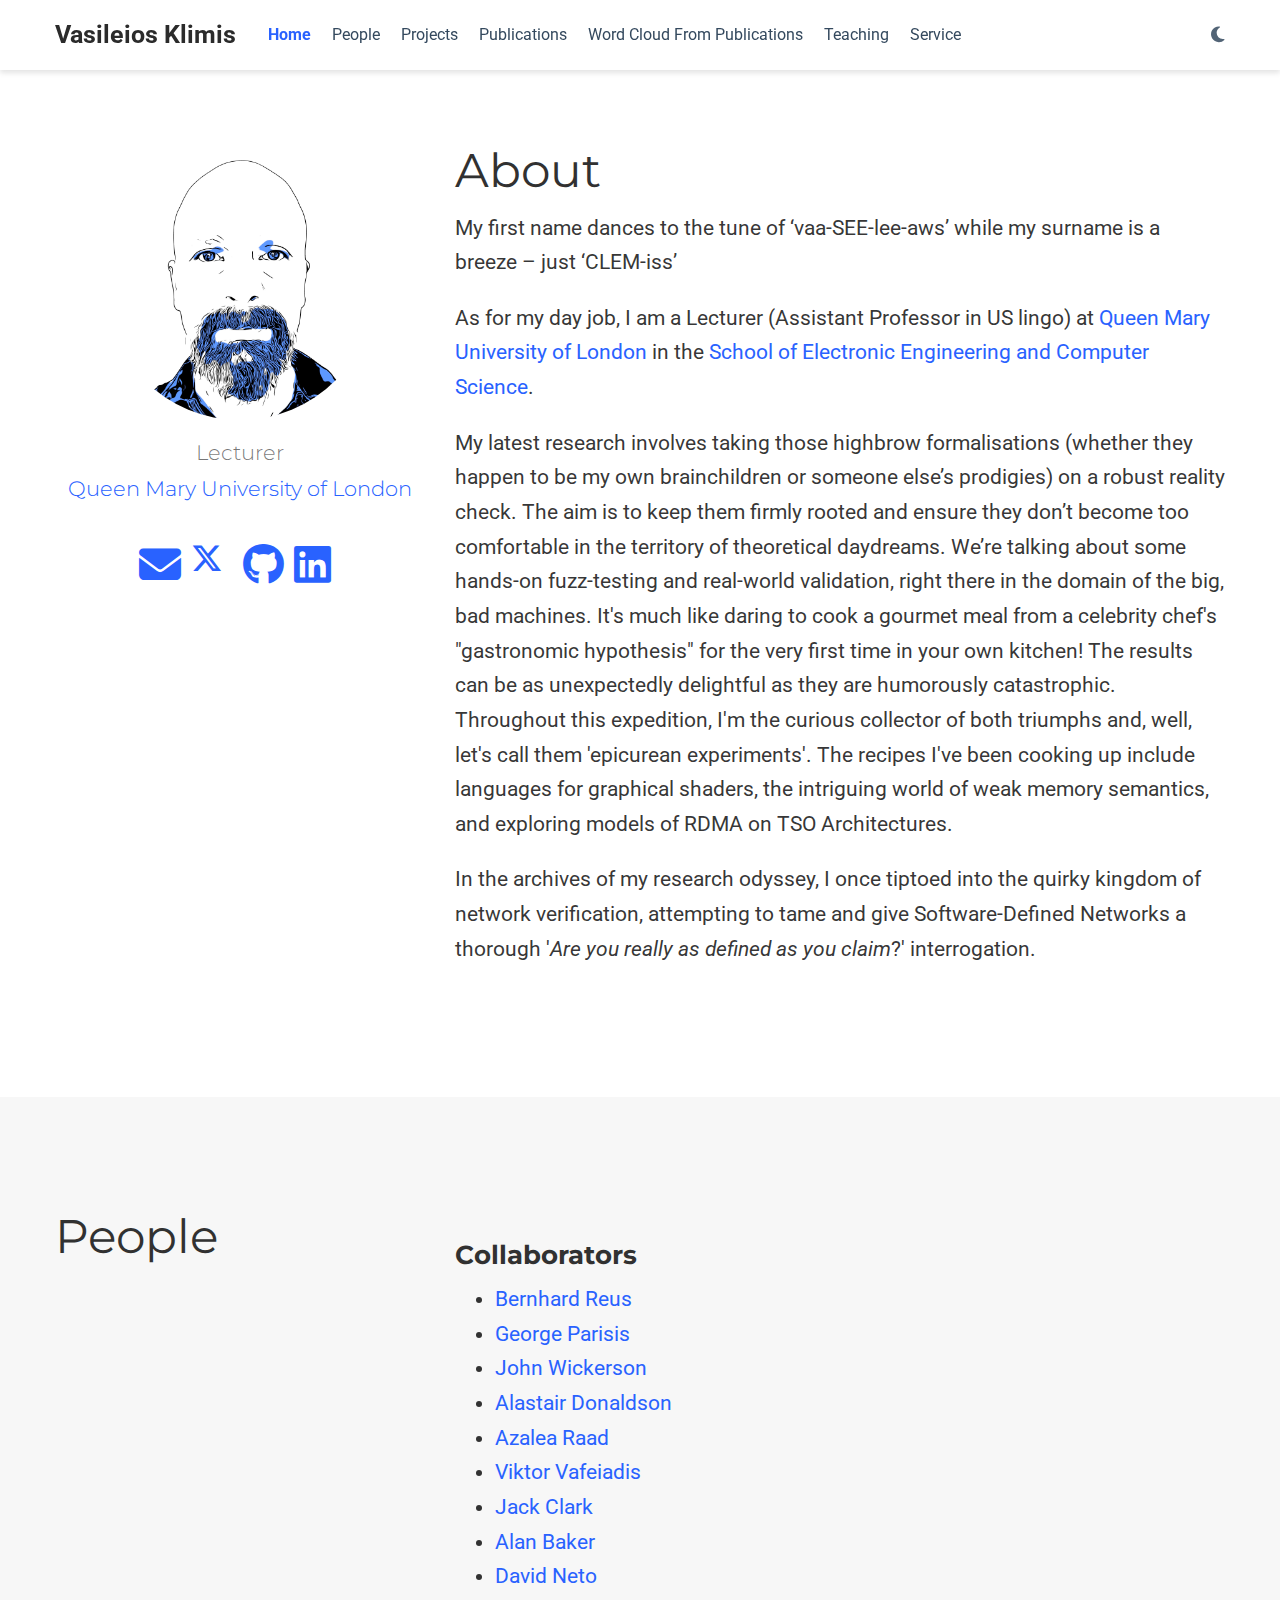
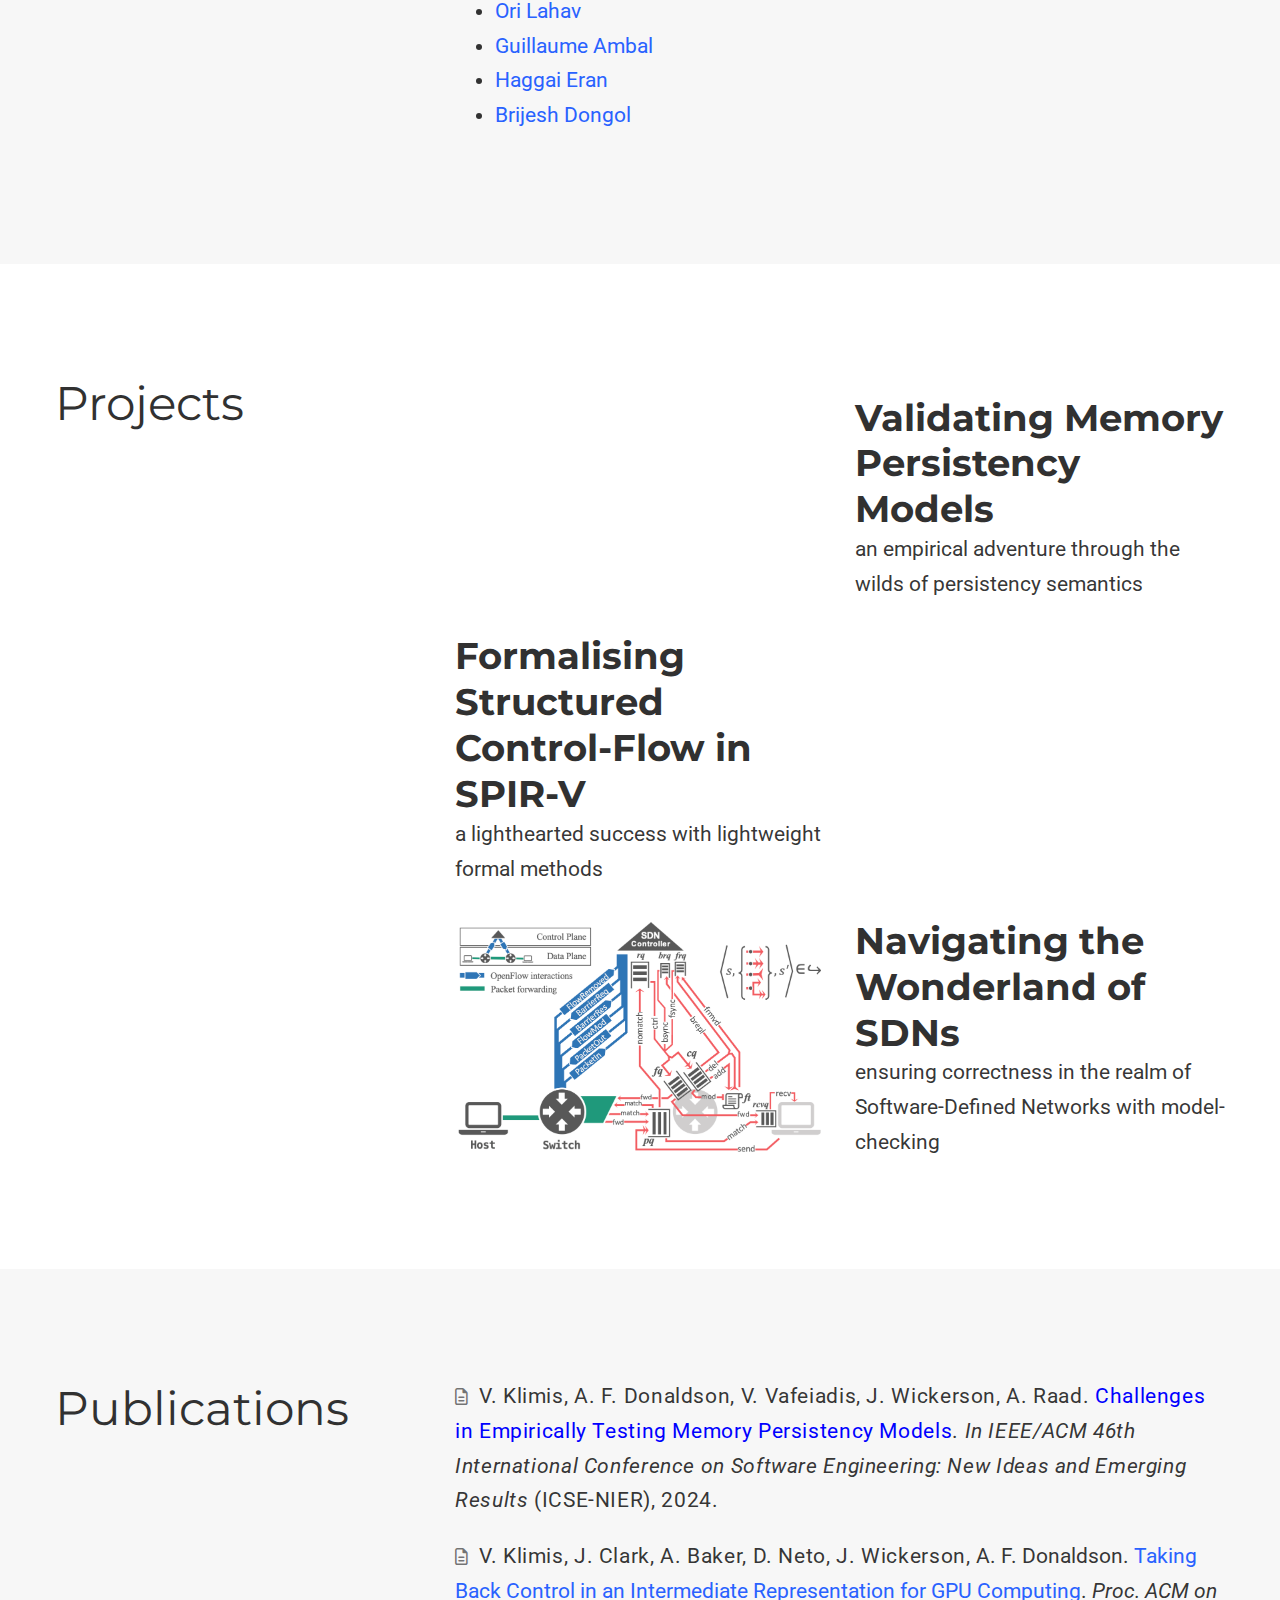
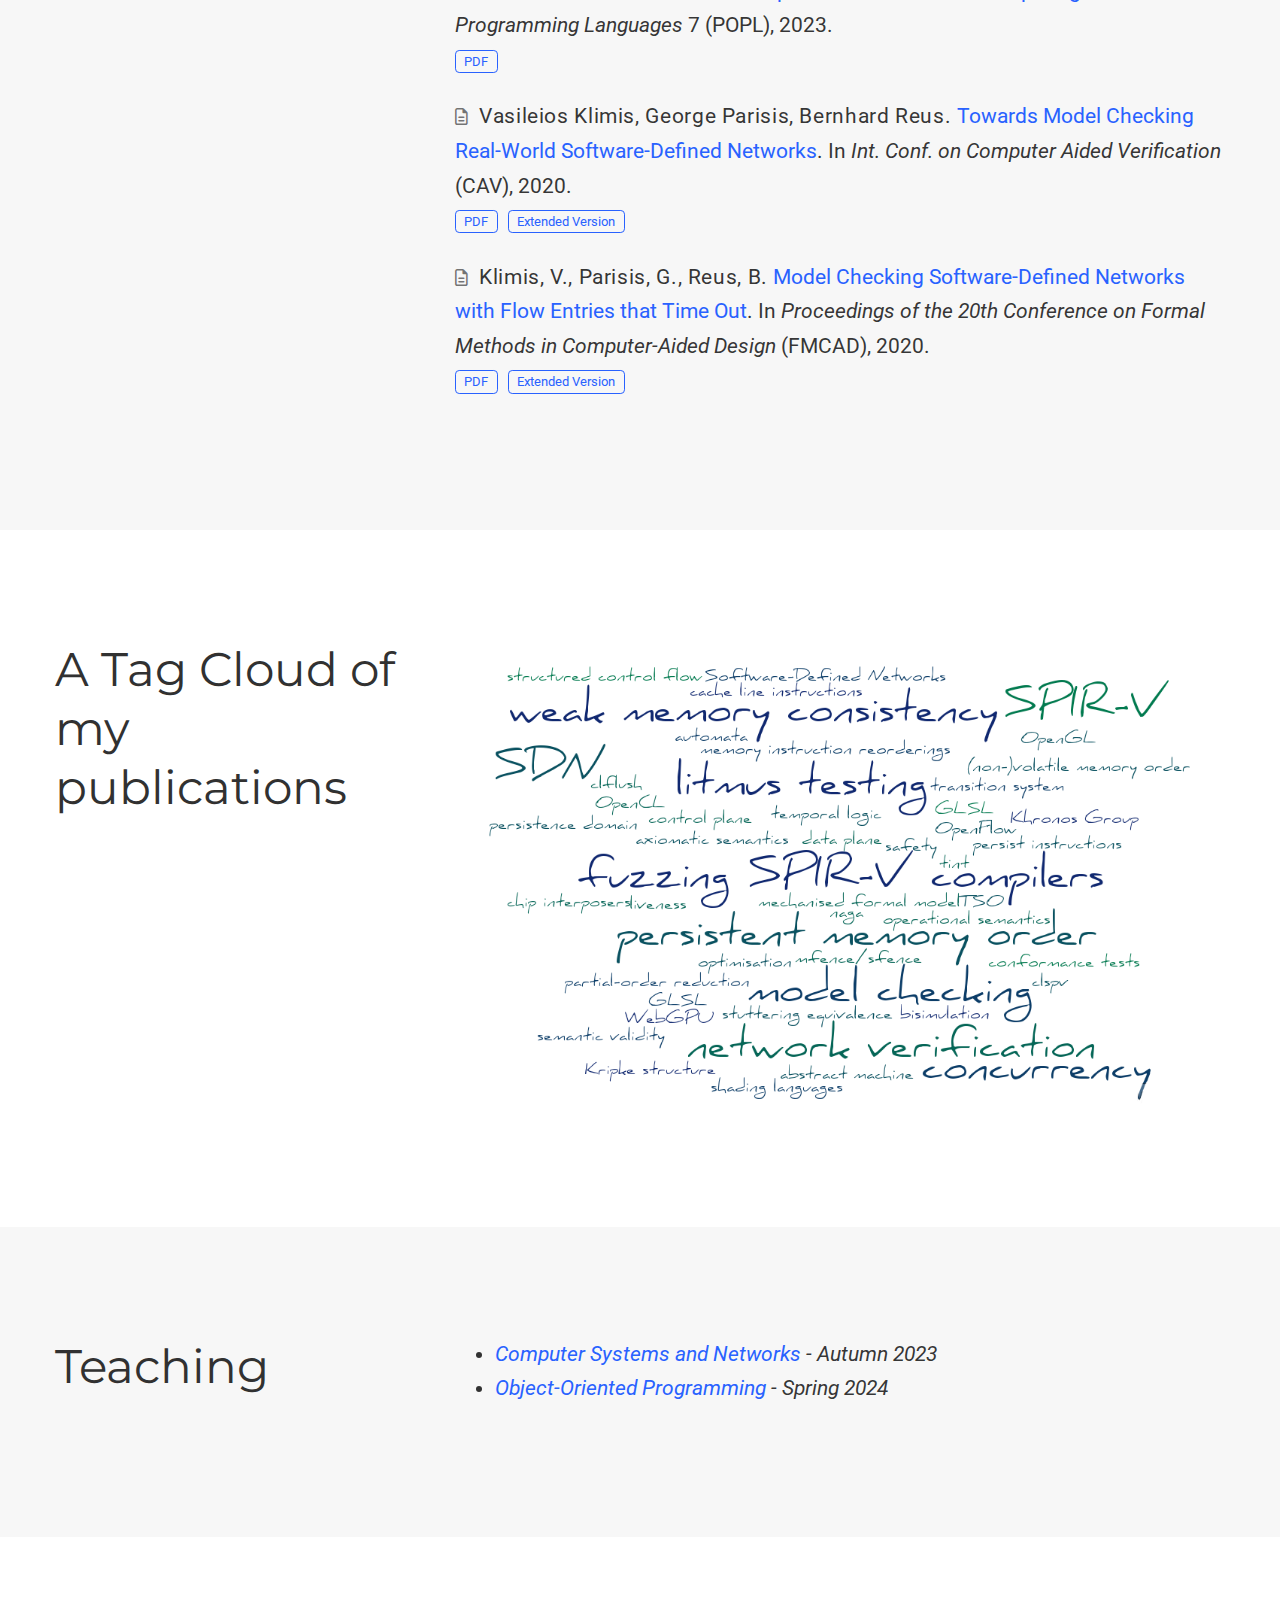
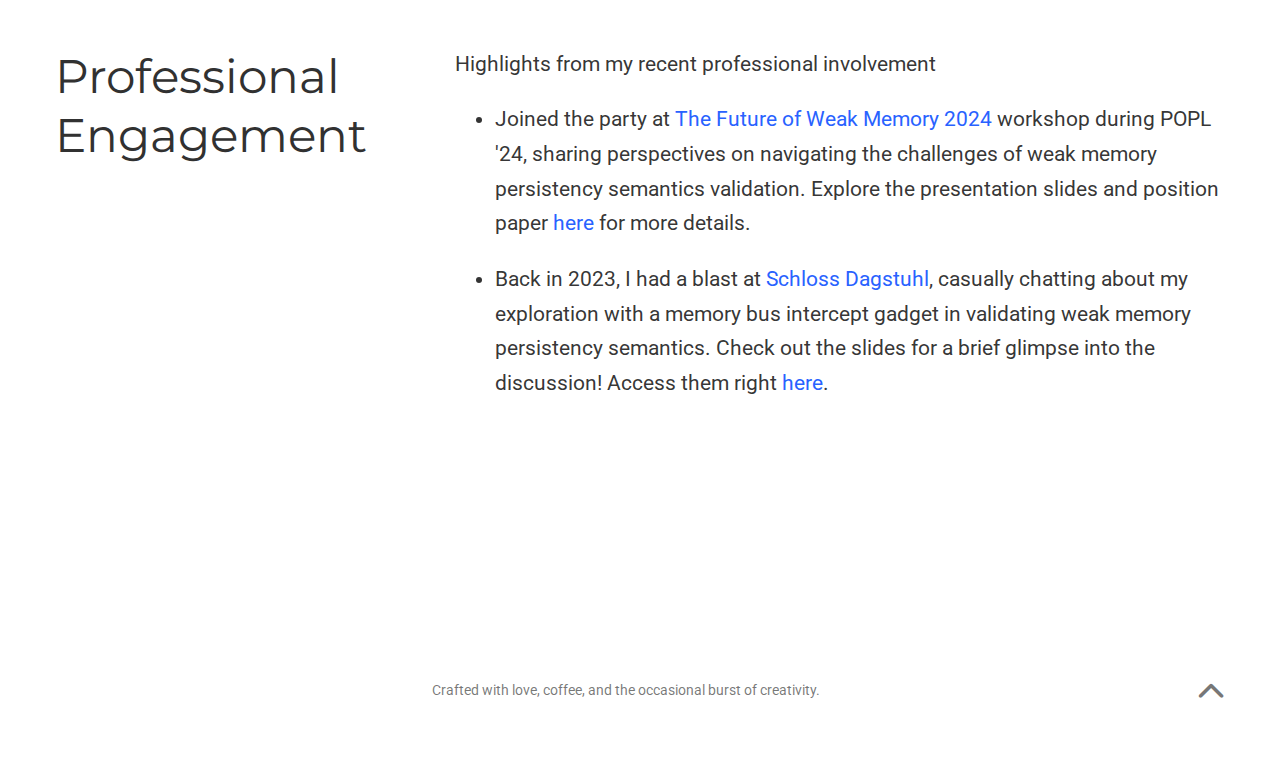
==== index.html @ ff7e1a50 "popl24+" ====
<!DOCTYPE html><html lang="en-us" >

<head>

  <meta charset="utf-8">
  <meta name="viewport" content="width=device-width, initial-scale=1">
  <meta http-equiv="X-UA-Compatible" content="IE=edge">
  
  
  
  <meta name="generator" content="Wowchemy 4.8.0 for Hugo">
  

  

  
  

  
  
  
  
  
    
    
    
  
  

  

  
  
  
    
  
  <meta name="description" content="Assistant Professor">

  
  <link rel="alternate" hreflang="en-us" href="index.html">

  







  




  
  
    <link rel="preconnect" href="https://fonts.gstatic.com" crossorigin>
  

  
  
  
  <meta name="theme-color" content="#2962ff">
  

  
  

  
  
  
  
    
    
      <link rel="stylesheet" href="https://cdnjs.cloudflare.com/ajax/libs/academicons/1.9.0/css/academicons.min.css" integrity="sha512-W4yqoT1+8NLkinBLBZko+dFB2ZbHsYLDdr50VElllRcNt2Q4/GSs6u71UHKxB7S6JEMCp5Ve4xjh3eGQl/HRvg==" crossorigin="anonymous">
    
    <link rel="stylesheet" href="https://cdnjs.cloudflare.com/ajax/libs/font-awesome/6.5.1/css/all.min.css">
    <!-- 
    <link rel="stylesheet" href="https://cdnjs.cloudflare.com/ajax/libs/font-awesome/5.14.0/css/all.min.css" integrity="sha256-FMvZuGapsJLjouA6k7Eo2lusoAX9i0ShlWFG6qt7SLc=" crossorigin="anonymous">
    -->
    <link rel="stylesheet" href="https://cdnjs.cloudflare.com/ajax/libs/fancybox/3.5.7/jquery.fancybox.min.css" integrity="sha256-Vzbj7sDDS/woiFS3uNKo8eIuni59rjyNGtXfstRzStA=" crossorigin="anonymous">

    
    
    
      
    
    
      
      
        
          <link rel="stylesheet" href="https://cdnjs.cloudflare.com/ajax/libs/highlight.js/10.2.0/styles/github.min.css" crossorigin="anonymous" title="hl-light">
          <link rel="stylesheet" href="https://cdnjs.cloudflare.com/ajax/libs/highlight.js/10.2.0/styles/dracula.min.css" crossorigin="anonymous" title="hl-dark" disabled>
        
      
    

    

    

    
    
      

      
      

      
    
      

      
      

      
    
      

      
      

      
    
      

      
      

      
    
      

      
      

      
    
      

      
      

      
    
      

      
      

      
    
      

      
      

      
    
      

      
      

      
    
      

      
      

      
    
      

      
      

      
    
      

      
      

      
        <script src="https://cdnjs.cloudflare.com/ajax/libs/lazysizes/5.2.2/lazysizes.min.js" integrity="sha512-TmDwFLhg3UA4ZG0Eb4MIyT1O1Mb+Oww5kFG0uHqXsdbyZz9DcvYQhKpGgNkamAI6h2lGGZq2X8ftOJvF/XjTUg==" crossorigin="anonymous" async></script>
      
    
      

      
      

      
    
      

      
      

      
    
      

      
      
        
      

      
    
      

      
      

      
    
      

      
      

      
    

  

  
  
  
    
      
      
      <link rel="stylesheet" href="https://fonts.googleapis.com/css?family=Montserrat:400,700%7CRoboto:400,400italic,700%7CRoboto+Mono&display=swap">
    
  

  
  
  
  
  <link rel="stylesheet" href="css/klimis.css">

  




  


  
  
  <script src="https://identity.netlify.com/v1/netlify-identity-widget.js"></script>
  

  
  <link rel="alternate" href="index.xml" type="application/rss+xml" title="Vasileios Klimis">
  

  <link rel="manifest" href="index.webmanifest.html">
  
  <!-- For browsers that DO support SVG favicons (most of them now): -->
  <link rel="icon" href="images/safari-pinned-tab.svg" type="image/svg+xml" />

  <!-- 
  <link rel="icon" type="image/png" href="images/icon_hu0b7a4cb9992c9ac0e91bd28ffd38dd00_9727_16x16_fill_lanczos_center_2.png">
  <link rel="icon" type="image/png" href="images/icon_hu0b7a4cb9992c9ac0e91bd28ffd38dd00_9727_32x32_fill_lanczos_center_2.png">
  <link rel="apple-touch-icon" type="image/png" href="images/icon_hu0b7a4cb9992c9ac0e91bd28ffd38dd00_9727_192x192_fill_lanczos_center_2.png">
   -->
	
  <!-- A special SVG for Safari assuming a single color is OK: -->
  <link rel="mask-icon" href="images/safari-pinned-tab.svg" color="#000000">

  <link rel="canonical" href="index.html">

  
  
  
  
  
  
  
    
    
  
  
  <meta property="twitter:card" content="summary">
  
  <meta property="og:site_name" content="Vasileios Klimis">
  <meta property="og:url" content="https://vasileiosklimis.github.io/portfolio/">
  <meta property="og:title" content="Vasileios Klimis">
  <meta property="og:description" content="Assistant Professor"><meta property="og:image" content="https://vasileiosklimis.github.io/portfolio/images/icon_hu0b7a4cb9992c9ac0e91bd28ffd38dd00_9727_512x512_fill_lanczos_center_2.png">
  <meta property="twitter:image" content="https://vasileiosklimis.github.io/portfolio/images/icon_hu0b7a4cb9992c9ac0e91bd28ffd38dd00_9727_512x512_fill_lanczos_center_2.png"><meta property="og:locale" content="en-us">
  
    <meta property="og:updated_time" content="2023-06-01T00:00:00-07:00">
  

  

<script type="application/ld+json">
{
  "@context": "https://schema.org",
  "@type": "WebSite","url": "https://vasileiosklimis.github.io/portfolio/"
}
</script>


  


  


  





  <title>Vasileios Klimis</title>

</head>


<body id="top" data-spy="scroll" data-offset="70" data-target="#navbar-main" class=" ">

  
  
  
    <script>window.wcDarkLightEnabled = true;</script>
  
  
    <script>const isSiteThemeDark = false;</script>
  
  
  <script src="js/load-theme.js"></script>

  <aside class="search-results" id="search">
  <div class="container">
    <section class="search-header">

      <div class="row no-gutters justify-content-between mb-3">
        <div class="col-6">
          <h1>Search</h1>
        </div>
        <div class="col-6 col-search-close">
          <a class="js-search" href="index.html#"><i class="fas fa-times-circle text-muted" aria-hidden="true"></i></a>
        </div>
      </div>

      <div id="search-box">
        
        
        
      </div>

    </section>
    <section class="section-search-results">

      <div id="search-hits">
        
      </div>

    </section>
  </div>
</aside>


  












<nav class="navbar navbar-expand-lg navbar-light compensate-for-scrollbar" id="navbar-main">
  <div class="container">

    
    <div class="d-none d-lg-inline-flex">
      <a class="navbar-brand" href="index.html">Vasileios Klimis</a>
    </div>
    

    
    <button type="button" class="navbar-toggler" data-toggle="collapse"
            data-target="#navbar-content" aria-controls="navbar" aria-expanded="false" aria-label="Toggle navigation">
    <span><i class="fas fa-bars"></i></span>
    </button>
    

    
    <div class="navbar-brand-mobile-wrapper d-inline-flex d-lg-none">
      <a class="navbar-brand" href="index.html">Vasileios Klimis</a>
    </div>
    

    
    
    <div class="navbar-collapse main-menu-item collapse justify-content-start" id="navbar-content">

      
      <ul class="navbar-nav d-md-inline-flex">
        

        

        
        
        
          
        

        

        
        
        
        

        
          
            
            
          
          
            
            
            
              
            
            
          
        

        <li class="nav-item">
          <a class="nav-link " href="index.html#about" data-target="#about"><span>Home</span></a>
        </li>

        

		  
		  
		  
		  
		  
        

        <li class="nav-item">
          <a class="nav-link " href="index.html#people" data-target="#students"><span>People</span></a>
        </li>

        		  

		  
		  
		  
		  
		  
		  
		  
		  
		  
		  
		  
        
            
              
            
            
          
        

        <li class="nav-item">
          <a class="nav-link " href="index.html#projects2" data-target="#projects2"><span>Projects</span></a>
        </li>

        
        

        

        
        
        
              
            
          
    		  
        

        
        
        
          
        

        

        
        
        
        

        
          
            
            
          
          
            
            
            
              
            
            
          

        

        

        
        
        
          
        

        

        
        
        
        

        
          
            
            
          
          
            
            
            
              

        
        
        
        

        
          
            
            
          
          
            
            
            
              
            
            
          
        

        <li class="nav-item">
          <a class="nav-link " href="index.html#publications" data-target="#publications"><span>Publications</span></a>
        </li>

        
        

		  
		  
		  
		  
		  
        <li class="nav-item">
          <a class="nav-link " href="index.html#tagcloud" data-target="#tagcloud"><span>Word Cloud From Publications</span></a>
        </li>

        
		  
        

        
        
        
          
        

        

        
        
        
        

        
          
            
            
          
          
            
        

        <li class="nav-item">
          <a class="nav-link " href="index.html#teaching2" data-target="#teaching2"><span>Teaching</span></a>
        </li>

        
        

        

        
        
        
          
        

        
        
        

        

        
        
        
        

        
          
            
            
          
          
            
            
            
              
            
            
          
        

        <li class="nav-item">
          <a class="nav-link " href="index.html#teaching" data-target="#teaching"><span>Service</span></a>
        </li>

        
        

        

        
        
        
          
        

        

        
        
        
        

        
          
            
            
          
          
            
            
            
              
            
            
          
        <!--

        <li class="nav-item">
          <a class="nav-link " href="index.html#awards" data-target="#awards"><span>Awards</span></a>
        </li>

		-->
        
        

        

        
        
        
          
        

        

        
        
        
        

        
          
            
            
          
          
            
            
            
              
            
            
          
        <!--

        <li class="nav-item">
          <a class="nav-link " href="index.html#funding" data-target="#funding"><span>Funding</span></a>
        </li>


		-->  
		  
		 
		  
		  
		  

      

        
      </ul>
    </div>

    <ul class="nav-icons navbar-nav flex-row ml-auto d-flex pl-md-2">
      
      

      
      
      <li class="nav-item dropdown theme-dropdown">
        <a href="index.html#" class="nav-link" data-toggle="dropdown" aria-haspopup="true">
          <i class="fas fa-moon" aria-hidden="true"></i>
        </a>
        <div class="dropdown-menu">
          <a href="index.html#" class="dropdown-item js-set-theme-light">
            <span>Light</span>
          </a>
          <a href="index.html#" class="dropdown-item js-set-theme-dark">
            <span>Dark</span>
          </a>
          <a href="index.html#" class="dropdown-item js-set-theme-auto">
            <span>Automatic</span>
          </a>
        </div>
      </li>
      

      

    </ul>

  </div>
</nav>



  











  
<span class="js-widget-page d-none"></span>





  
  
  
  




  
  
  

  

  

  

  

  
  

  

  
  

  
  
  

  
  
  
  
  

  
  

  

  
  

  <section id="about" class="home-section wg-about   "  >
    <div class="container">
      




  










<div class="row">
  <div class="col-12 col-lg-4">
    <div id="profile">

      
      
      <img class="avatar avatar-circle" src="authors/admin/avatar.jpg" alt="">
      

      <div class="portrait-title">
        <h2></h2>
        <h3>Lecturer</h3>

        
        <h3>
          <a href="https://www.qmul.ac.uk/" target="_blank" rel="noopener">
          <span>Queen Mary University of London</span>
          </a>
        </h3>
        
      </div>

      <ul class="network-icon" aria-hidden="true">
        
        
        
        
          
        
        
        
        
        
        <li>
          <a href="mailto:v.klimis@qmul.ac.uk" >
            <i class="fas fa-envelope big-icon"></i>
          </a>
        </li>
        
        
        
        
          
        
        
        
        
        
          
        
        <li>
          <a href="https://twitter.com/ViKlimi" target="_blank" rel="noopener">
            <i class="fa-brands fa-x-twitter fa-xl"></i>
          </a>
        </li>
        
        
        
        
        
        
        
        
          
        
        <li>
          <a href="https://scholar.google.com/citations?user=CfeRGyEAAAAJ&hl=en" target="_blank" rel="noopener">
            <i class="ai ai-google-scholar big-icon"></i>
          </a>
        </li>
        
        
        
        
          
        
        
        
        
        
          
        
        <li>
          <a href="https://github.com/vili-1" target="_blank" rel="noopener">
            <i class="fab fa-github big-icon"></i>
          </a>
        </li>
        
        
        
        
        
        
        
        
          
        
        <li>
		  <a href="https://uk.linkedin.com/in/vasiliosklimis" target="_blank" rel="noopener">
			<i class="fab fa-linkedin big-icon"></i>
          </a>
        </li>
		  
		  
		  
        <li>
          <a href="files/cv.pdf" >
            <i class="ai ai-cv big-icon"></i>
          </a>
        </li>
		  
		  
        
      </ul>

    </div>
  </div>
  <div class="col-12 col-lg-8">

    
    <h1>About</h1>

    <p>My first name dances to the tune of ‘vaa-SEE-lee-aws’ while my surname is a breeze – just ‘CLEM-iss’</p>

<p>As for my day job, I am a Lecturer (Assistant Professor in US lingo) at <a href="https://www.qmul.ac.uk/" target="_blank" rel="noopener">Queen Mary University of London</a> in the <a href="http://eecs.qmul.ac.uk/" target="_blank" rel="noopener">School of Electronic Engineering and Computer Science</a>.</p>
<p>My latest research involves taking those highbrow formalisations (whether they happen to be my own brainchildren or someone else’s prodigies) on a robust reality check. The aim is to keep them firmly rooted and ensure they don’t become too comfortable in the territory of theoretical daydreams. We’re talking about some hands-on fuzz-testing and real-world validation, right there in the domain of the big, bad machines. It's much like daring to cook a gourmet meal from a celebrity chef's "gastronomic hypothesis" for the very first time in your own kitchen! The results can be as unexpectedly delightful as they are humorously catastrophic. Throughout this expedition, I'm the curious collector of both triumphs and, well, let's call them 'epicurean experiments'.
The recipes I've been cooking up include languages for graphical shaders, the intriguing world of weak memory semantics, and exploring models of RDMA on TSO Architectures.</p>
<p>In the archives of my research odyssey, I once tiptoed into the quirky kingdom of network verification, attempting to tame and give Software-Defined Networks a thorough '<em>Are you really as defined as you claim</em>?' interrogation.</p>


    <div class="row">

      
      
      

      
 
      

    </div>
  </div>
</div>

    </div>
  </section>

  
  

	
	
	
	
	
	
	
	
	
	
	
	
	
	
	
	

  <section id="people" class="home-section wg-blank   "  >
    <div class="container">
      


<div class="row">
  
    <div class="col-12 col-lg-4 section-heading">
      <h1>People</h1>
      
    </div>
	
	
    <div class="col-12 col-lg-8">
		
	 <!--
      <h3 id="phd-students">Phd Students</h3>
<ul>
<li><a href="https://users.soe.ucsc.edu/~reeselevine/" target="_blank" rel="noopener">Reese Levine</a> - Started Fall 2020</li>
<li><a href="https://people.ucsc.edu/~yxu83" target="_blank" rel="noopener">Yanwen Xu</a> - Started Spring 2021</li>
<li><a href="https://sharmarithik.github.io/rithiksharma/" target="_blank" rel="noopener">Rithik Sharma</a> - Started Fall 2022</li>
<li><a href="https://jessicadagostini.herokuapp.com/" target="_blank" rel="noopener">Jessica Dagostini</a> - Started Fall 2022 (co-advised with Scott Beamer)</li>
<li><a href="https://www.linkedin.com/in/devonmckee/" target="_blank" rel="noopener">Devon McKee</a> - Started Spring 2023</li>
</ul>
-->
		
		
<!--		
<h3 id="ms-students">MS Students</h3>
<ul>
<li><a href="https://www.linkedin.com/in/abhijeet-nikam-29024b11a/" target="_blank" rel="noopener">Abhijeet Nikam</a></li>
<li><a href="https://www.linkedin.com/in/zheyuan-chen-7b3b78180/" target="_blank" rel="noopener">Zheyuan Chen</a></li>
</ul>
-->
		
		
<!--		
<h3 id="undergrad-students">Undergrad Students</h3>
<ul>
<li><a href="http://linkedin.com/in/sanyasrivas" target="_blank" rel="noopener">Sanya Srivastava</a>, <a href="https://www.linkedin.com/in/kyle-little-26580a247/" target="_blank" rel="noopener">Kyle Little</a></li>
</ul>
-->
		
		
<!--		
<h3 id="alumni">Alumni</h3>
<ul>
<li><a href="https://www.linkedin.com/in/alec-siegel-59a03b163/" target="_blank" rel="noopener">Alec Siegel</a> - MS, now at centric software</li>
<li><a href="https://www.linkedin.com/in/christianlei/" target="_blank" rel="noopener">Christian Lei</a> - MS, now at Microsoft</li>
<li><a href="https://www.linkedin.com/in/richard-kiefer-selmon-963212149" target="_blank" rel="noopener">Kiefer Selmon</a> - MS, now at Nvidia</li>
<li><a href="https://mangoship.github.io/" target="_blank" rel="noopener">Mingun Cho</a> - undergrad, now a PhD student at UCD</li>
<li><a href="https://www.linkedin.com/in/tim-guo-04a574194/" target="_blank" rel="noopener">Tianhao Guo</a> - undergrad, now an MS student at NYU</li>
<li><a href="https://chrisliu.org/" target="_blank" rel="noopener">Chris Liu</a> - undergrad, now a PhD student at UCLA</li>
</ul>
-->

		
		
<h3 id="collaborators">Collaborators</h3>
<ul>
<li><a href="https://profiles.sussex.ac.uk/p115097-bernhard-reus" target="_blank" rel="noopener">Bernhard Reus</a> </li>
<li><a href="https://georgeparisis.github.io/" target="_blank" rel="noopener">George Parisis</a> </li>
<li><a href="https://johnwickerson.github.io/" target="_blank" rel="noopener">John Wickerson</a> </li>
<li><a href="https://multicore.doc.ic.ac.uk/" target="_blank" rel="noopener">Alastair Donaldson</a> </li>
<li><a href="http://www.soundandcomplete.org/" target="_blank" rel="noopener">Azalea Raad</a> </li>
<li><a href="https://people.mpi-sws.org/~viktor/" target="_blank" rel="noopener">Viktor Vafeiadis</a> </li>
<li><a href="https://www.linkedin.com/in/jack-clark-31447960/" target="_blank" rel="noopener">Jack Clark</a> </li>
<li><a href="https://www.linkedin.com/in/alanjbaker/" target="_blank" rel="noopener">Alan Baker</a> </li>
<li><a href="https://www.linkedin.com/in/david-neto-0b315927/" target="_blank" rel="noopener">David Neto</a> </li>
<li><a href="http://www.cs.tau.ac.il/~orilahav/" target="_blank" rel="noopener">Ori Lahav</a> </li>
<li><a href="https://www.imperial.ac.uk/people/g.ambal" target="_blank" rel="noopener">Guillaume Ambal</a> </li>
<li><a href="https://haggaie.github.io/" target="_blank" rel="noopener">Haggai Eran</a> </li>
<li><a href="https://brijeshdongol.github.io/" target="_blank" rel="noopener">Brijesh Dongol</a> </li>
</ul>
		

    </div>
  
</div>

    </div>
  </section>

 
	
	
	
	
	
	
	
	
	
	
	
	
	
	
	
	
	
	
	
	
	
	
	
	
	

  

  
  

  <section id="projects2" class="home-section wg-portfolio   "  >
    <div class="container">
      










<div class="row">
  <div class="col-12 col-lg-4 section-heading">

    <h1>Projects</h1>
    

  </div>
  <div class="col-12 col-lg-8">



    <!-- raw HTML omitted -->
<p><!-- raw HTML omitted --><!-- raw HTML omitted --></p>


    

    <div class=" row js-layout-row ">
      

        
        
        
          
          
        

        
          




  








  







<div class="col-lg-12 project-item isotope-item ">
  <div class="row align-items-center">
    <div class="col-12 col-md-6">
      <h3 class="article-title mb-0 mt-0">Validating Memory Persistency Models</h3>

      
      <div class="article-style">
        an empirical adventure through the wilds of persistency semantics
      </div>
      

      <div class="btn-links">
        








  



















      </div>

    </div>
    <div class="col-12 col-md-6 order-first ">
      
      
      
      <img src="project/persistency_1+2_15sec.gif" alt="">
      
    </div>
  </div>
</div>

        

      

        
        
        
          
          
        

        
          




  








  




  




<div class="col-lg-12 project-item isotope-item ">
  <div class="row align-items-center">
    <div class="col-12 col-md-6">
      <h3 class="article-title mb-0 mt-0">Formalising Structured Control-Flow in SPIR-V</h3>

      
      <div class="article-style">
        a lighthearted success with lightweight formal methods
      </div>
      

      <div class="btn-links">
        








  



















      </div>

    </div>
    <div class="col-12 col-md-6 order-first order-md-2">
      
      
      
      <img src="project/POPL23_Presentation_20sec.gif" alt="">
      
    </div>
  </div>
</div>

		
		
		
		
		
		
		
		
		
		
		
		
<div class="col-lg-12 project-item isotope-item ">
  <div class="row align-items-center">
    <div class="col-12 col-md-6">
      <h3 class="article-title mb-0 mt-0">Navigating the Wonderland of SDNs</h3>

      
      <div class="article-style">
        ensuring correctness in the realm of Software-Defined Networks with model-checking
      </div>
      

      <div class="btn-links">
        








  



















      </div>

    </div>
    <div class="col-12 col-md-6 order-first ">
      
      
      
      <img src="project/sdn.png" alt="">
      
    </div>
  </div>
</div>		
		
		
		
		
		
		
		
		
        

      
    </div>

  </div>
</div>

    </div>
  </section>

  
  	

  

  

  

  

  
  

  

  
  

  
  
  

  
  
  
  
  

  
  

  

  
  

  
  

  

  

  

  

  
  

  

  
  

  
  
  

  
  
  
  
  

  
  

  

 

  

  

  

  

  
  

  

  
  

  
  
  

  
  
  
  
  

  
  

  

  
  

  <section id="publications" class="home-section wg-pages   "  >
    <div class="container">
      








  











  
  














  





  




<div class="row ">
  
    
      <div class="col-12 col-lg-4 section-heading">
        <h1>Publications</h1>
        <!-- <p>Conference</p> -->
      </div>
    
  
  <div class="col-12 col-lg-8">

    

	  
	
	  
	  
	  
	  
	  
<!-- ICSE start -->	  
	  
        <div class="pub-list-item" style="margin-bottom: 1rem">
  <i class="far fa-file-alt pub-icon" aria-hidden="true"></i>

  
 
  <span class="article-metadata li-cite-author">
    

  
  <span >V. Klimis</span>, <span >A. F. Donaldson</span>, <span >V. Vafeiadis</span>, <span >J. Wickerson</span>, <span >A. Raad.</span>
  <font color="blue">Challenges in Empirically Testing Memory Persistency Models</font></a>.
  <em>In IEEE/ACM 46th International Conference on Software Engineering: New Ideas and Emerging Results</em> (ICSE-NIER), 2024.
  
  
  <p>








  
    
  


<!--
<a class="btn btn-outline-primary my-1 mr-1 btn-sm" href="https://dl.acm.org/doi/pdf/10.1145/3571253" target="_blank" rel="noopener">
  PDF
</a>

-->














</p>

  
  
</div>
		
<!-- ICSE end -->
	  
	  
	  
	  
	  
	  
	  
	  
	  
	  
	  
	  
	  
	  
	  
	  
	  
    
      
        <div class="pub-list-item" style="margin-bottom: 1rem">
  <i class="far fa-file-alt pub-icon" aria-hidden="true"></i>

  
  

  <span class="article-metadata li-cite-author">
    

  
  <span >V. Klimis</span>, <span >J. Clark</span>, <span >A. Baker</span>, <span >D. Neto</span>, <span >J. Wickerson</span>,
  </span>A. F. Donaldson.</span>
  </span>
  <a href="https://dl.acm.org/doi/abs/10.1145/3571253">Taking Back Control in an Intermediate Representation for GPU Computing</a>.
  <em>Proc. ACM on Programming Languages</em> 7 (POPL), 2023.
  
  <p>








  
    
  



<a class="btn btn-outline-primary my-1 mr-1 btn-sm" href="https://dl.acm.org/doi/pdf/10.1145/3571253" target="_blank" rel="noopener">
  PDF
</a>
















</p>

  
  
</div>

      
    
      
        <div class="pub-list-item" style="margin-bottom: 1rem">
  <i class="far fa-file-alt pub-icon" aria-hidden="true"></i>

  
  

  <span class="article-metadata li-cite-author">
    

  
  <span >Vasileios Klimis</span>, <span >George Parisis</span>, <span >Bernhard Reus.</span>
  </span>
  <a href="https://link.springer.com/chapter/10.1007/978-3-030-53291-8_8">Towards Model Checking Real-World Software-Defined Networks</a>.
  In <em>Int. Conf. on Computer Aided Verification</em> (CAV), 2020.
  
  <p>








  
    
  



<a class="btn btn-outline-primary my-1 mr-1 btn-sm" href="https://link.springer.com/content/pdf/10.1007/978-3-030-53291-8_8.pdf?pdf=inline%20link" target="_blank" rel="noopener">
  PDF
</a>









<a class="btn btn-outline-primary my-1 mr-1 btn-sm" href="https://arxiv.org/pdf/2004.11988.pdf" target="_blank" rel="noopener">
  Extended Version
</a>






</p>

  
  
</div>

      
    
      
    
      
    
      


      
    
      
        <div class="pub-list-item" style="margin-bottom: 1rem">
  <i class="far fa-file-alt pub-icon" aria-hidden="true"></i>

  
  

  <span class="article-metadata li-cite-author">
    

  
  <span >Klimis, V.</span>, <span >Parisis, G.</span>, <span >Reus, B.</span>
  </span>
  <a href="https://repositum.tuwien.at/handle/20.500.12708/15521">Model Checking Software-Defined Networks with Flow Entries that Time Out</a>.
  In <em>Proceedings of the 20th Conference on Formal Methods in Computer-Aided Design</em> (FMCAD), 2020.
  
  <p>








  
    
  



<a class="btn btn-outline-primary my-1 mr-1 btn-sm" href="https://repositum.tuwien.at/bitstream/20.500.12708/15521/1/25_Model%20Checking%20Software_Defined%20Networks%20with%20Flow%20Entries%20that%20Time%20Out.pdf" target="_blank" rel="noopener">
  PDF
</a>













  
  
    
  
<a class="btn btn-outline-primary my-1 mr-1 btn-sm" href="https://arxiv.org/pdf/2008.06149.pdf" target="_blank" rel="noopener">
  Extended Version
</a>




</p>

  
  
</div>

      
    
      


      
    
      


      
    
      


      
    
      


      
    
      


      
    
      


      
    
      


      
    
      


      
    
      


      
    
      


      
    

    
    
    

  </div>
</div>

    </div>
  </section>

  
  
  

  

  

  

  

  
  

  

  
  

  
  
  

  
  
  
  
  

  
  

  

  
  

  

  
  
  

  

  

  

  

  
  

  

  
  











  <section id="tagcloud" class="home-section wg-blank   "  >
    <div class="container">
      


<div class="row">
  
    <div class="col-12 col-lg-4 section-heading">
      <h1>A Tag Cloud of my publications</h1>
      
    </div>

	<div class="col-12 col-lg-8">
		<img src="project/word-cloud.png" alt="">
	</div>
  
</div>

    </div>
  </section>



      



  
  
  

  
  
  
  
  

  
  

  

  

  

  

  

  
  

  

  
  

  
  
  





 
  

  <section id="teaching2" class="home-section wg-blank   "  >
    <div class="container">
      


<div class="row">
  
    <div class="col-12 col-lg-4 section-heading">
      <h1>Teaching</h1>
      
    </div>
    <div class="col-12 col-lg-8">
     <!-- <p>I teach classes at QMUL on architecture and programming.</p> -->
<ul>
<li>
<p><em><a href="http://eecs.qmul.ac.uk/undergraduate/programmes/module-information/items/ecs404u-computer-systems-and-networks.html" target="_blank" rel="noopener">Computer Systems and Networks</a> - Autumn 2023</em> </p>
</li>
<li>
<p><em><a href="http://www.eecs.qmul.ac.uk/undergraduate/programmes/module-information/items/ecs414u-object-oriented-programming.html" target="_blank" rel="noopener">Object-Oriented Programming</a> - Spring 2024</em> </p>
</li>
</ul>

    </div>
  
</div>

    </div>
  </section>

  
  
  




  
  
  
  
  

  
  

  

  
  

  <section id="teaching" class="home-section wg-blank   "  >
    <div class="container">
      


<div class="row">
  
    <div class="col-12 col-lg-4 section-heading">
      <h1>Professional Engagement</h1>
      
    </div>
    <div class="col-12 col-lg-8">
      <p>Highlights from my recent professional involvement</p>

<ul>
<li>Joined the party at <a href="https://popl24.sigplan.org/home/fowm-2024" >The Future of Weak Memory 2024</a> workshop during POPL '24, sharing perspectives on navigating the challenges of weak memory persistency semantics validation. Explore the presentation slides and position paper <a href="https://popl24.sigplan.org/details/fowm-2024-papers/7/Chasing-Unicorns-and-Not-Losing-Hope-in-Validating-Weak-Memory-Persistency-Models">here</a> for more details.</li>
</ul>
		
<ul>
<li>Back in 2023, I had a blast at <a href="https://www.dagstuhl.de/en/seminars/seminar-calendar/seminar-details/23412" >Schloss Dagstuhl</a>, casually chatting about my exploration with a memory bus intercept gadget in validating weak memory persistency semantics. Check out the slides for a brief glimpse into the discussion! Access them right <a href="files/Dagstuhl_Slides.pdf" >here</a>.</li>
	<!--
<li><strong>Program Committee</strong>: ASPLOS 2024, ASPLOS 2022, IA^3 2021, PACT 2021, CF 2021, FORTE 2020, PLDI 2020, IWOCL 2019</li>
<li><strong>External Program Committee</strong>: MICRO 2021, MICRO 2020, ASPLOS 2020, ISCA 2019</li>
    -->
</ul>
		<!--
<p>Journal reviewer for:</p>
<ul>
<li>ACM TACO</li>
<li>Formal Methods in System Design</li>
</ul>
        -->
    </div>
  
</div>

    </div>
  </section>

  
  
  

  

  

  

  

  
  

  

  
  

  
  
  

  
  
  
  
  

  
  

  

  <!--
  

  <section id="thesis" class="home-section wg-pages   "  >
    <div class="container">
      








  











  
  














  





  




<div class="row ">
  
    
      <div class="col-12 col-lg-4 section-heading">
        <h1>Theses</h1>
        
      </div>
    
  
  <div class="col-12 col-lg-8">

    

    
      
        










  
  


<div class="view-list-item">
  <i class="far fa-file-alt pub-icon" aria-hidden="true"></i>
  <a href="publication/phdthesis/index.html" >PhD: Device-wide Barrier Synchronisation on Graphics Processing Units</a>

  

  
  <div class="article-metadata">
    

  
  <span >T. Sorensen</span>, <span >Adviser: A. F. Donaldson</span>
  </div>
  

  
  <div class="btn-links">
    








  
    
  



<a class="btn btn-outline-primary my-1 mr-1 btn-sm" href="files/phdthesis.pdf" target="_blank" rel="noopener">
  PDF
</a>

















  </div>
  

</div>

      
    
      
        










  
  


<div class="view-list-item">
  <i class="far fa-file-alt pub-icon" aria-hidden="true"></i>
  <a href="publication/mthesis/index.html" >MS: Testing and Exposing Weak GPU Memory Models</a>

  

  
  <div class="article-metadata">
    

  
  <span >T. Sorensen</span>, <span >Adviser: G. Gopalakrishnan and Z. Rakamaric</span>
  </div>
  

  
  <div class="btn-links">
    








  
    
  



<a class="btn btn-outline-primary my-1 mr-1 btn-sm" href="files/msthesis.pdf" target="_blank" rel="noopener">
  PDF
</a>

















  </div>
  

</div>

      
    
      
        










  
  


<div class="view-list-item">
  <i class="far fa-file-alt pub-icon" aria-hidden="true"></i>
  <a href="publication/bsthesis/index.html" >BS: Towards Shared Memory Consistency Models for GPUS</a>

  

  
  <div class="article-metadata">
    

  
  <span >T. Sorensen</span>, <span >Adviser: G. Gopalakrishnan</span>
  </div>
  

  
  <div class="btn-links">
    








  
    
  



<a class="btn btn-outline-primary my-1 mr-1 btn-sm" href="files/bsthesis.pdf" target="_blank" rel="noopener">
  PDF
</a>

















  </div>
  

</div>

      
    

    
    
    

  </div>
</div>

    </div>
  </section>

 --> 
  
  

  

  

  

  

  
  

  

  
  

  
  
  

  
  
  
  
  

  
  

  

  <!--
  

  <section id="awards" class="home-section wg-blank   "  >
    <div class="container">
      


<div class="row">
  
    <div class="col-12 col-lg-4 section-heading">
      <h1>Awards and Recognition</h1>
      
    </div>
    <div class="col-12 col-lg-8">
      <table>
<thead>
<tr>
<th></th>
<th></th>
</tr>
</thead>
<tbody>
<tr>
<td>ISPASS'20 Best Paper Nomination</td>
<td>2020</td>
</tr>
<tr>
<td>IISWC'19 Best Paper Award</td>
<td>2019</td>
</tr>
<tr>
<td>IWOCL'19 Best Paper Award</td>
<td>2019</td>
</tr>
<tr>
<td>PLDI'18 Best Paper Award</td>
<td>2018</td>
</tr>
<tr>
<td>FSE'17 Best Paper Award</td>
<td>2017</td>
</tr>
<tr>
<td><a href="http://multicore.doc.ic.ac.uk/projects/artofresearch" target="_blank" rel="noopener">ICL Art of Research Staff Pick</a></td>
<td>2016</td>
</tr>
</tbody>
</table>

    </div>
  
</div>

    </div>
  </section>

  -->
  
  

  

  

  

  

  
  

  

  
  

  
  
  

  
  
  
  
  

  
  

  

  <!--
  

  <section id="funding" class="home-section wg-blank   "  >
    <div class="container">
      


<div class="row">
  
    <div class="col-12 col-lg-4 section-heading">
      <h1>Funding</h1>
      
    </div>
    <div class="col-12 col-lg-8">
      <p>I am grateful to the following organizations for funding support:</p>
<ul>
<li>
<p><strong>NSF</strong>: <em>CAREER award support for exploring heterogeneous memory models</em></p>
</li>
<li>
<p><strong>Google</strong>: <em>support for memory consistency testing work</em></p>
</li>
<li>
<p><strong>DARPA</strong>: <em>support for irregular application acceleration</em> (subcontracted from the <a href="http://decades.cs.princeton.edu/" target="_blank" rel="noopener">DECADES</a> project)</p>
</li>
</ul>

    </div>
  
</div>

    </div>
  </section>

  -->














    
    
    
      <script src="https://cdnjs.cloudflare.com/ajax/libs/jquery/3.5.1/jquery.min.js" integrity="sha256-9/aliU8dGd2tb6OSsuzixeV4y/faTqgFtohetphbbj0=" crossorigin="anonymous"></script>
      <script src="https://cdnjs.cloudflare.com/ajax/libs/jquery.imagesloaded/4.1.4/imagesloaded.pkgd.min.js" integrity="sha256-lqvxZrPLtfffUl2G/e7szqSvPBILGbwmsGE1MKlOi0Q=" crossorigin="anonymous"></script>
      <script src="https://cdnjs.cloudflare.com/ajax/libs/jquery.isotope/3.0.6/isotope.pkgd.min.js" integrity="sha256-CBrpuqrMhXwcLLUd5tvQ4euBHCdh7wGlDfNz8vbu/iI=" crossorigin="anonymous"></script>
      <script src="https://cdnjs.cloudflare.com/ajax/libs/fancybox/3.5.7/jquery.fancybox.min.js" integrity="sha256-yt2kYMy0w8AbtF89WXb2P1rfjcP/HTHLT7097U8Y5b8=" crossorigin="anonymous"></script>
      <script src="https://cdnjs.cloudflare.com/ajax/libs/instant.page/5.1.0/instantpage.min.js" integrity="sha512-1+qUtKoh9XZW7j+6LhRMAyOrgSQKenQ4mluTR+cvxXjP1Z54RxZuzstR/H9kgPXQsVB8IW7DMDFUJpzLjvhGSQ==" crossorigin="anonymous"></script>

      

      
        
        <script src="https://cdnjs.cloudflare.com/ajax/libs/highlight.js/10.2.0/highlight.min.js" integrity="sha512-TDKKr+IvoqZnPzc3l35hdjpHD0m+b2EC2SrLEgKDRWpxf2rFCxemkgvJ5kfU48ip+Y+m2XVKyOCD85ybtlZDmw==" crossorigin="anonymous"></script>
        
        <script src="https://cdnjs.cloudflare.com/ajax/libs/highlight.js/10.2.0/languages/r.min.js"></script>
        
      

    

    
    

    
    
    <script>const code_highlighting = true;</script>
    

    

    
    

    

    
    

    
    

    
    
    <script>
      if (window.netlifyIdentity) {
        window.netlifyIdentity.on("init", user => {
          if (!user) {
            window.netlifyIdentity.on("login", () => {
              document.location.href = "/admin/";
            });
          }
        });
      }
    </script>
    

    
    

    
    

    
    
    
    
    
    
    
    
    
    
    
    
    <script src="js/wowchemy.min.d2d84622196ffd7614d3444ee31a784e.js"></script>

    






  
  
  <div class="container">
    <footer class="site-footer">
  

  <p class="powered-by">
    
  </p>

  
  






  <p class="powered-by">
    
    Crafted with love, coffee, and the occasional burst of creativity.
    

    
    <span class="float-right" aria-hidden="true">
      <a href="index.html#" class="back-to-top">
        <span class="button_icon">
          <i class="fas fa-chevron-up fa-2x"></i>
        </span>
      </a>
    </span>
    
  </p>
</footer>

  </div>
  

  
<div id="modal" class="modal fade" role="dialog">
  <div class="modal-dialog">
    <div class="modal-content">
      <div class="modal-header">
        <h5 class="modal-title">Cite</h5>
        <button type="button" class="close" data-dismiss="modal" aria-label="Close">
          <span aria-hidden="true">&times;</span>
        </button>
      </div>
      <div class="modal-body">
        <pre><code class="tex hljs"></code></pre>
      </div>
      <div class="modal-footer">
        <a class="btn btn-outline-primary my-1 js-copy-cite" href="index.html#" target="_blank">
          <i class="fas fa-copy"></i> Copy
        </a>
        <a class="btn btn-outline-primary my-1 js-download-cite" href="index.html#" target="_blank">
          <i class="fas fa-download"></i> Download
        </a>
        <div id="modal-error"></div>
      </div>
    </div>
  </div>
</div>

</body>
</html>
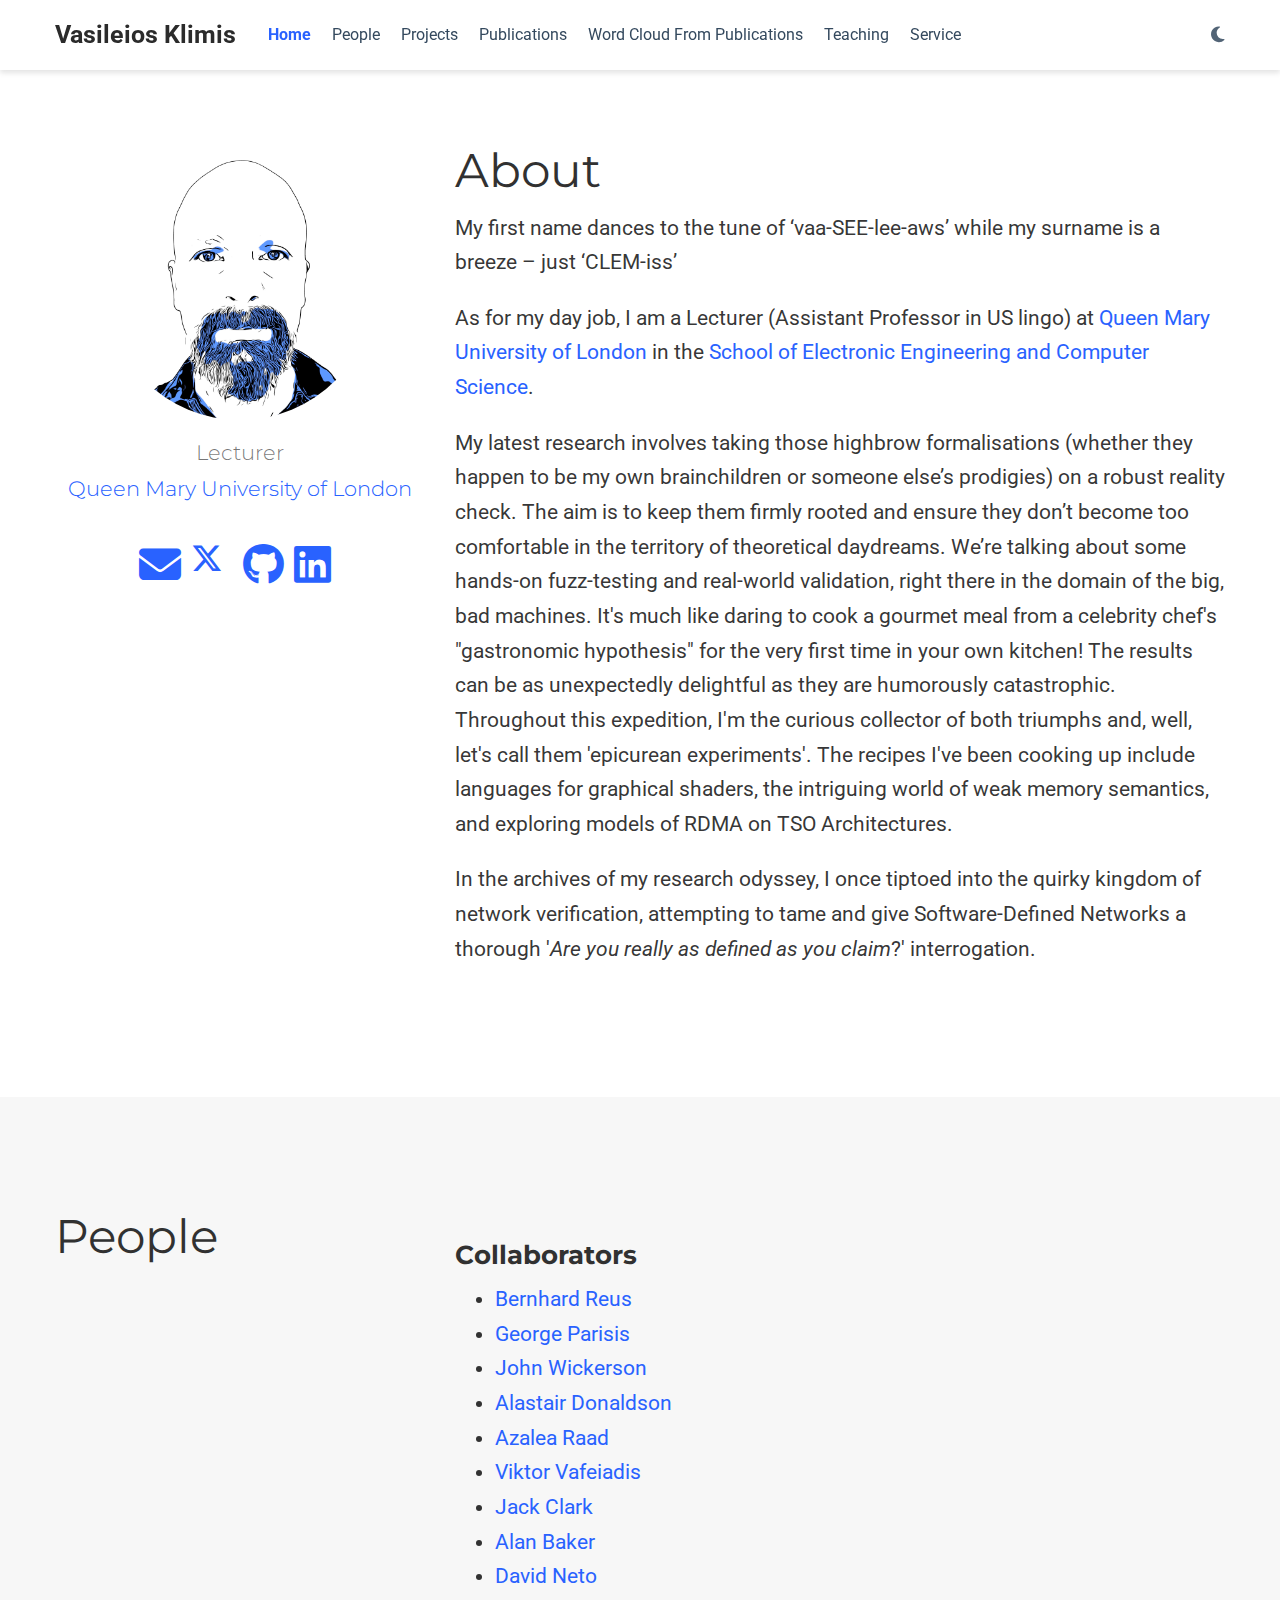
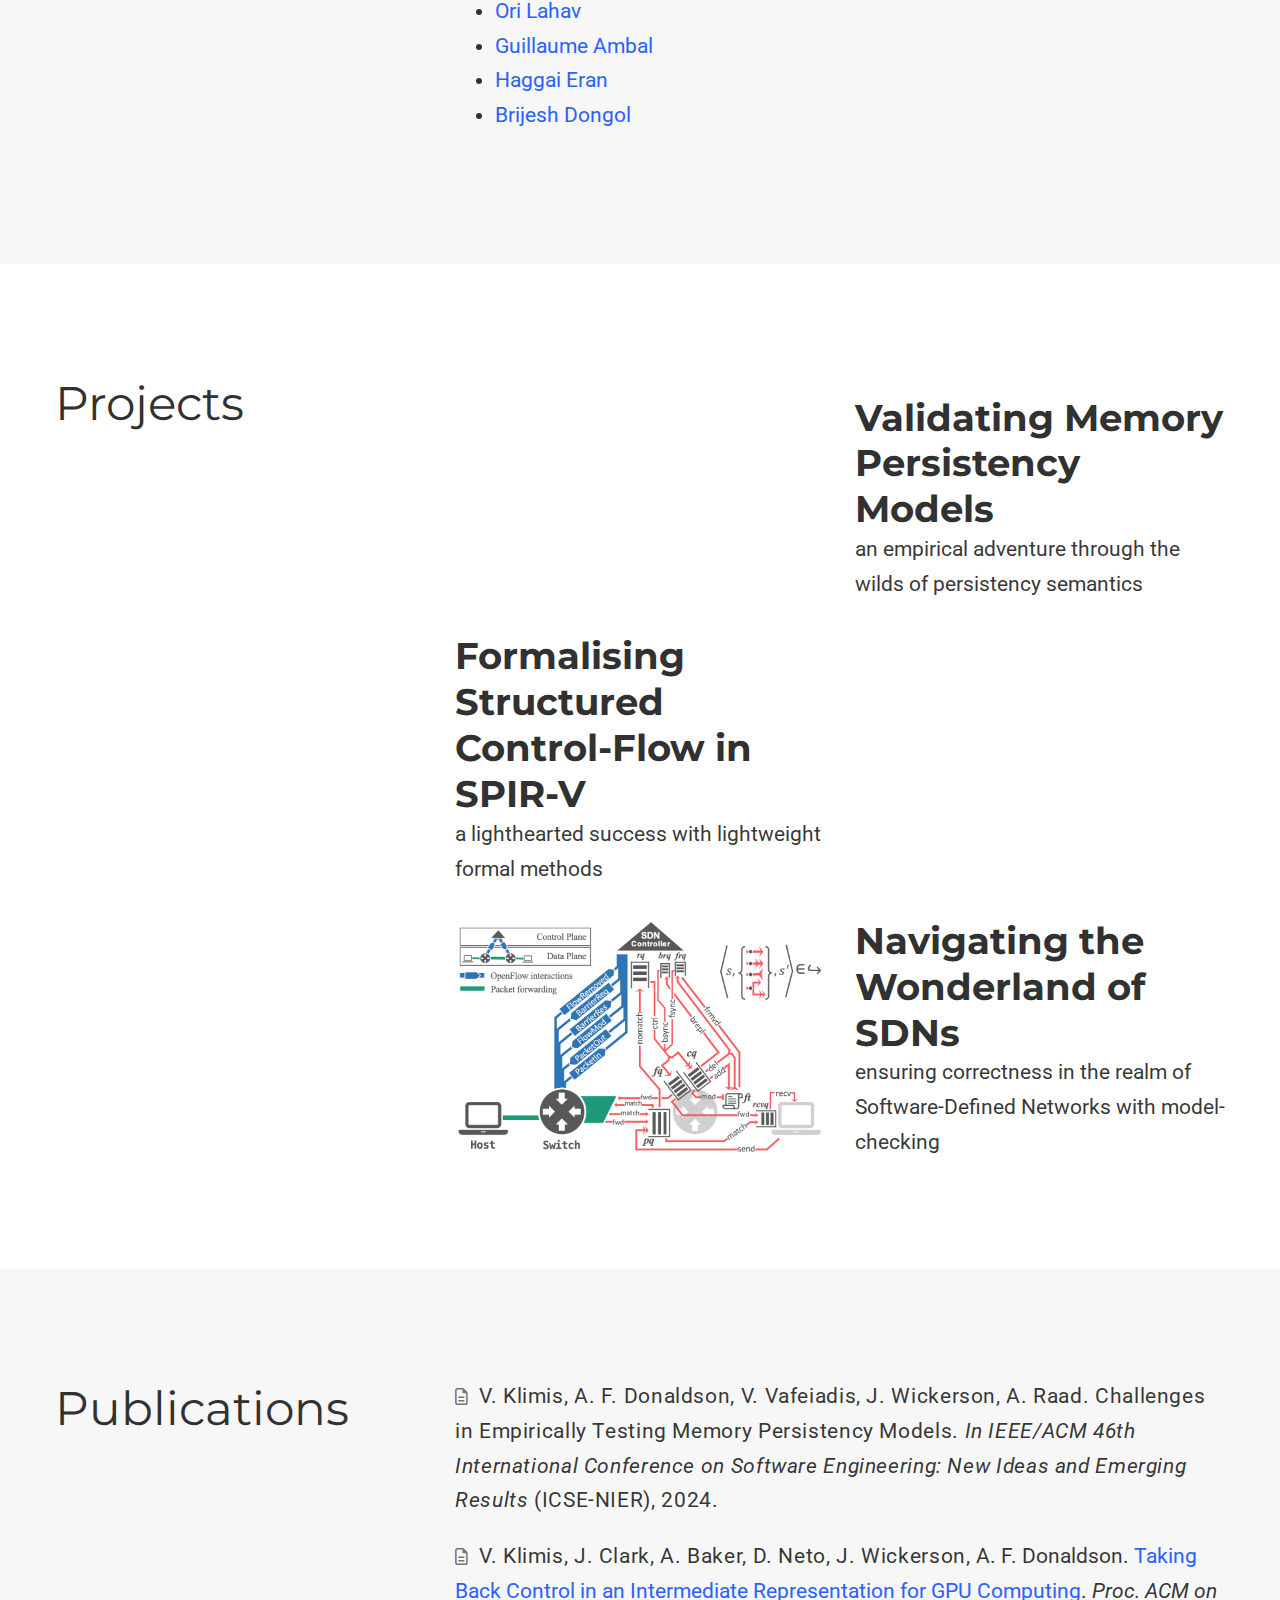
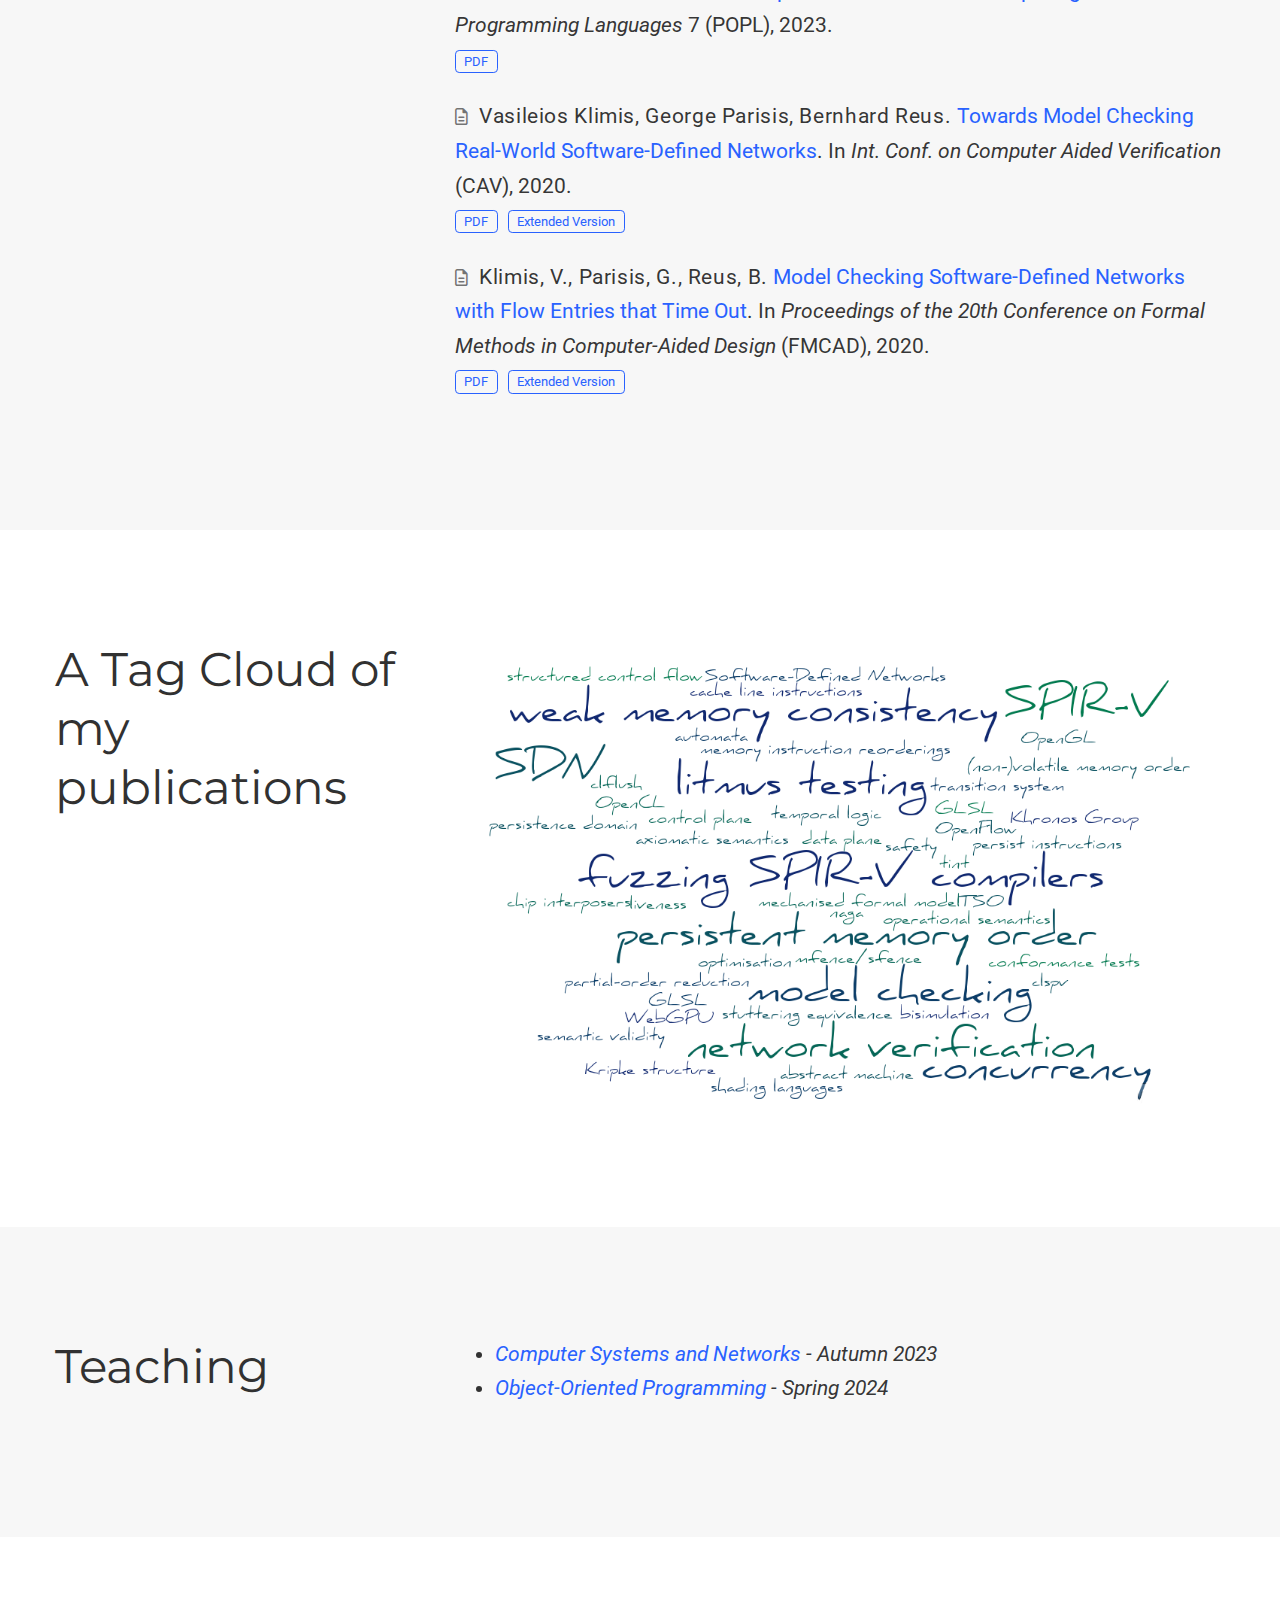
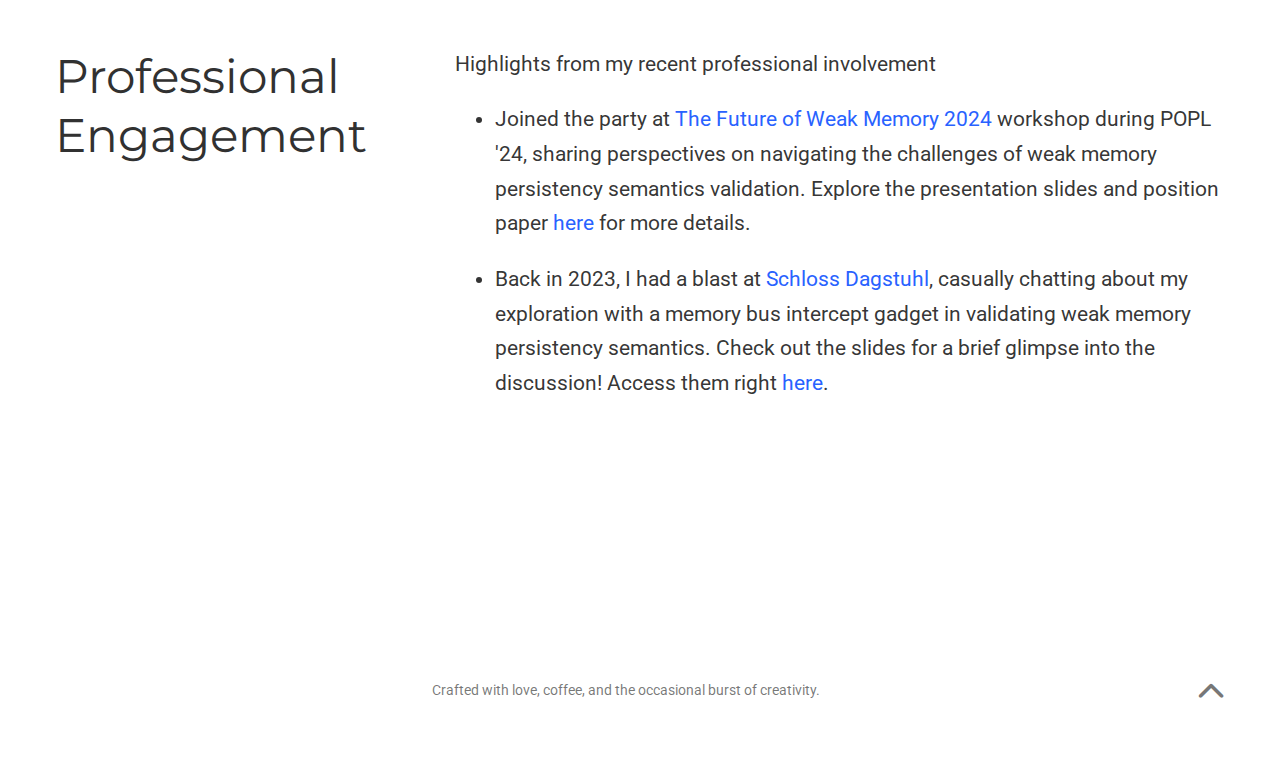
==== commit 5b29520e: "icse_link" ====
--- a/index.html
+++ b/index.html
@@ -1627,7 +1627,7 @@
 
   
   <span >V. Klimis</span>, <span >A. F. Donaldson</span>, <span >V. Vafeiadis</span>, <span >J. Wickerson</span>, <span >A. Raad.</span>
-  <font color="blue">Challenges in Empirically Testing Memory Persistency Models</font></a>.
+  <a href="https://dl.acm.org/doi/pdf/10.1145/3639476.3639765">Challenges in Empirically Testing Memory Persistency Models</font></a>.
   <em>In IEEE/ACM 46th International Conference on Software Engineering: New Ideas and Emerging Results</em> (ICSE-NIER), 2024.
   
   
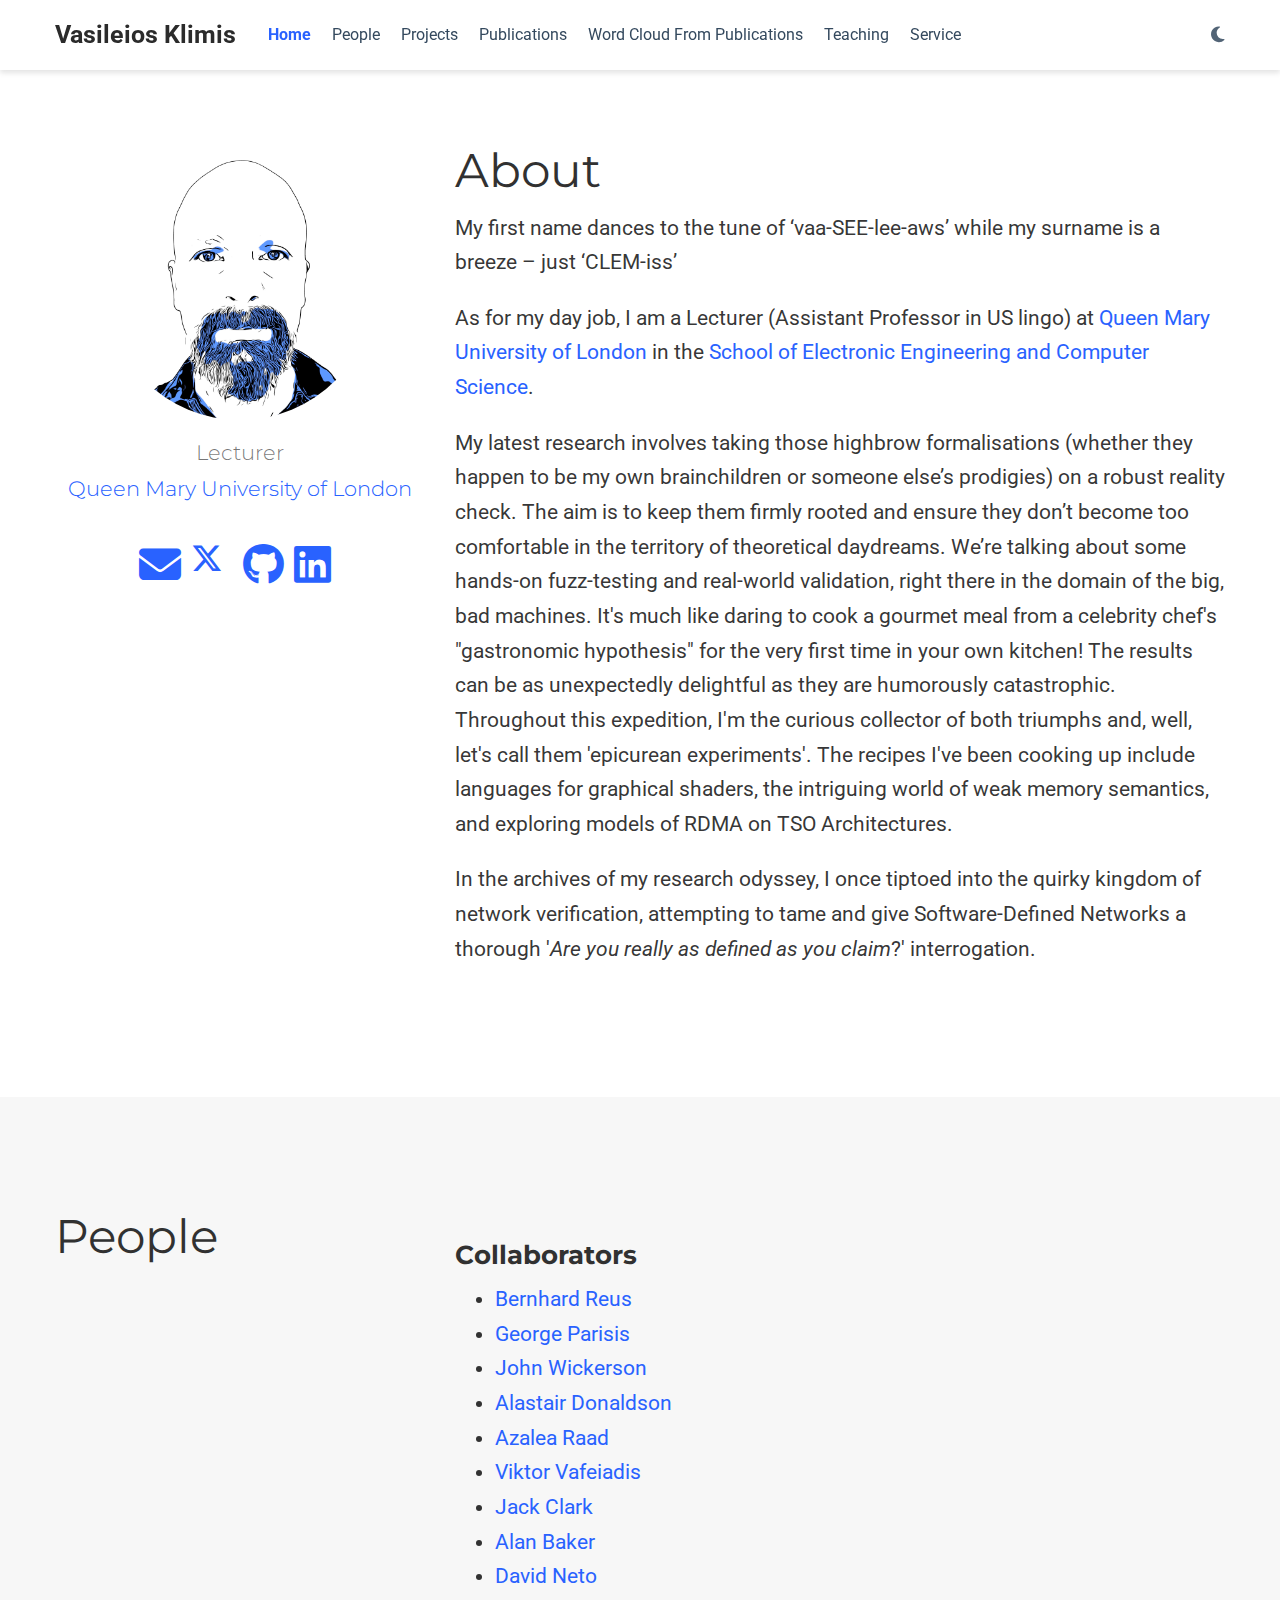
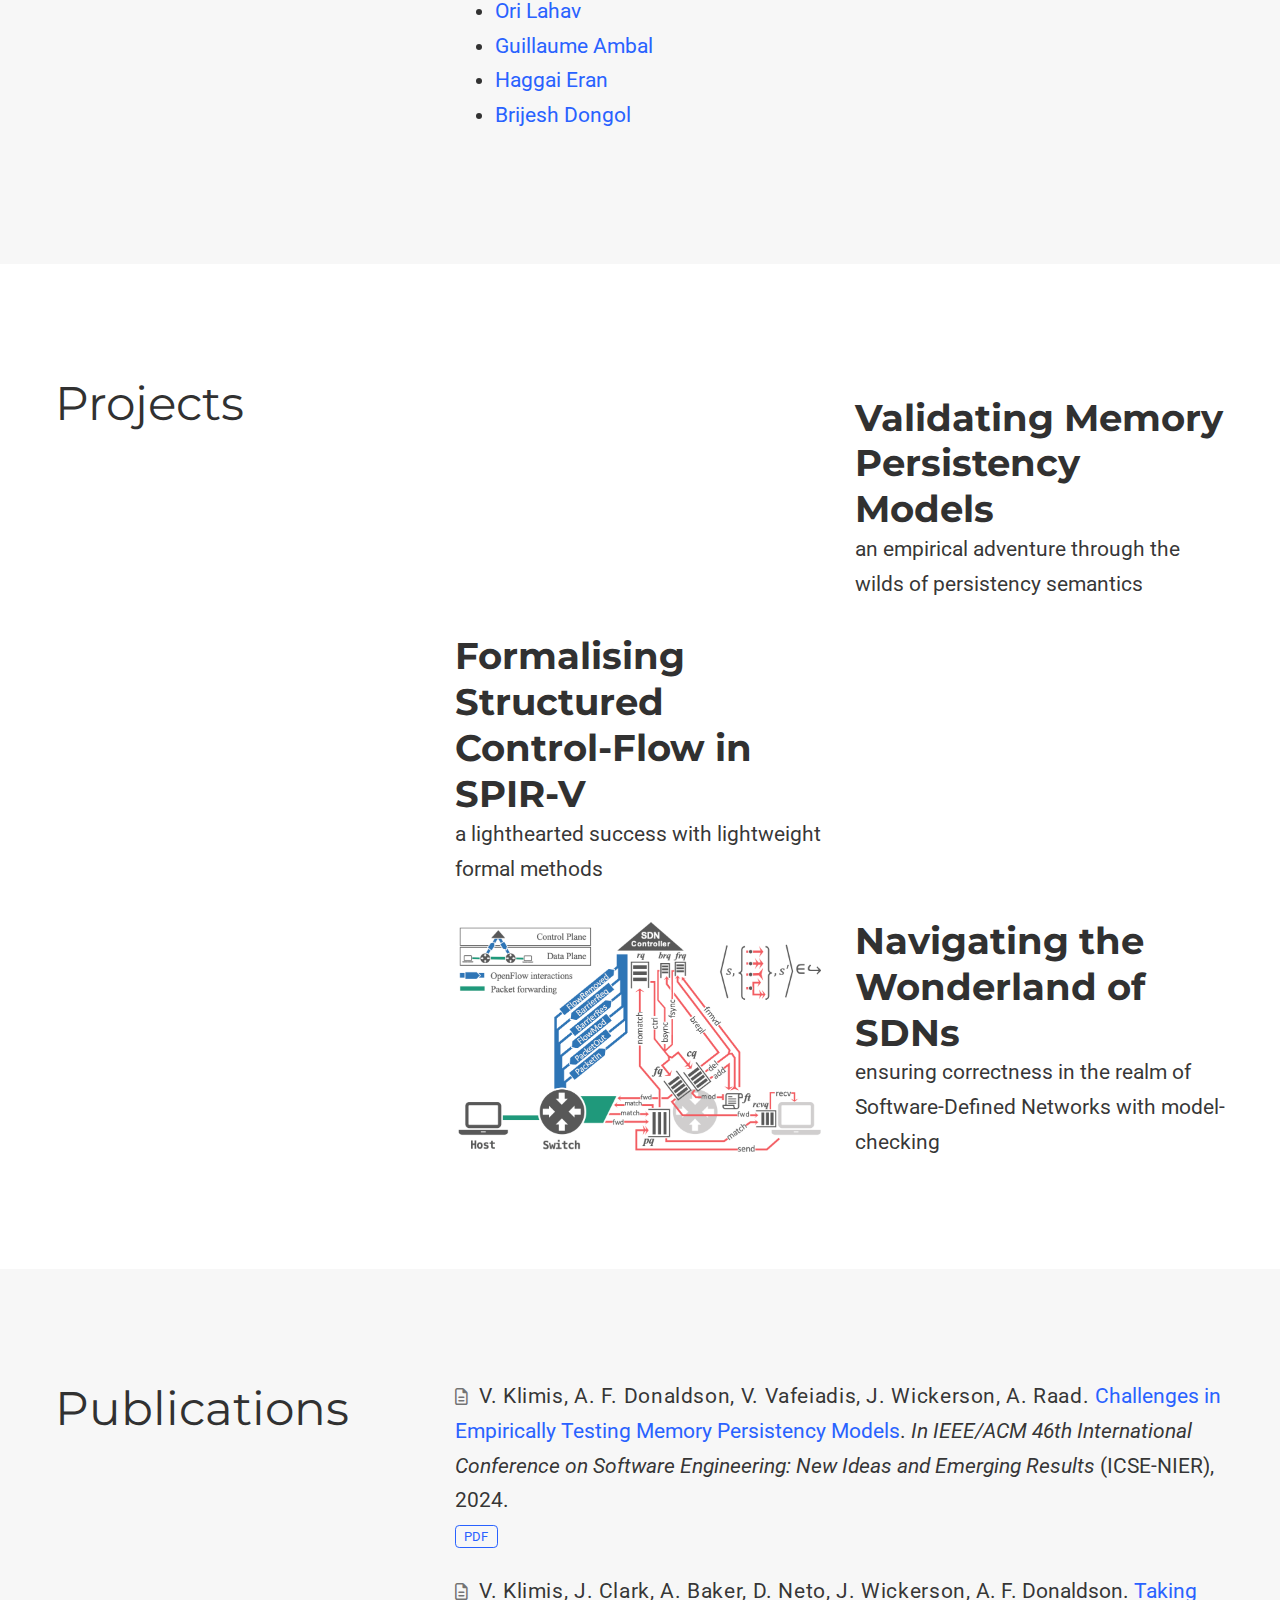
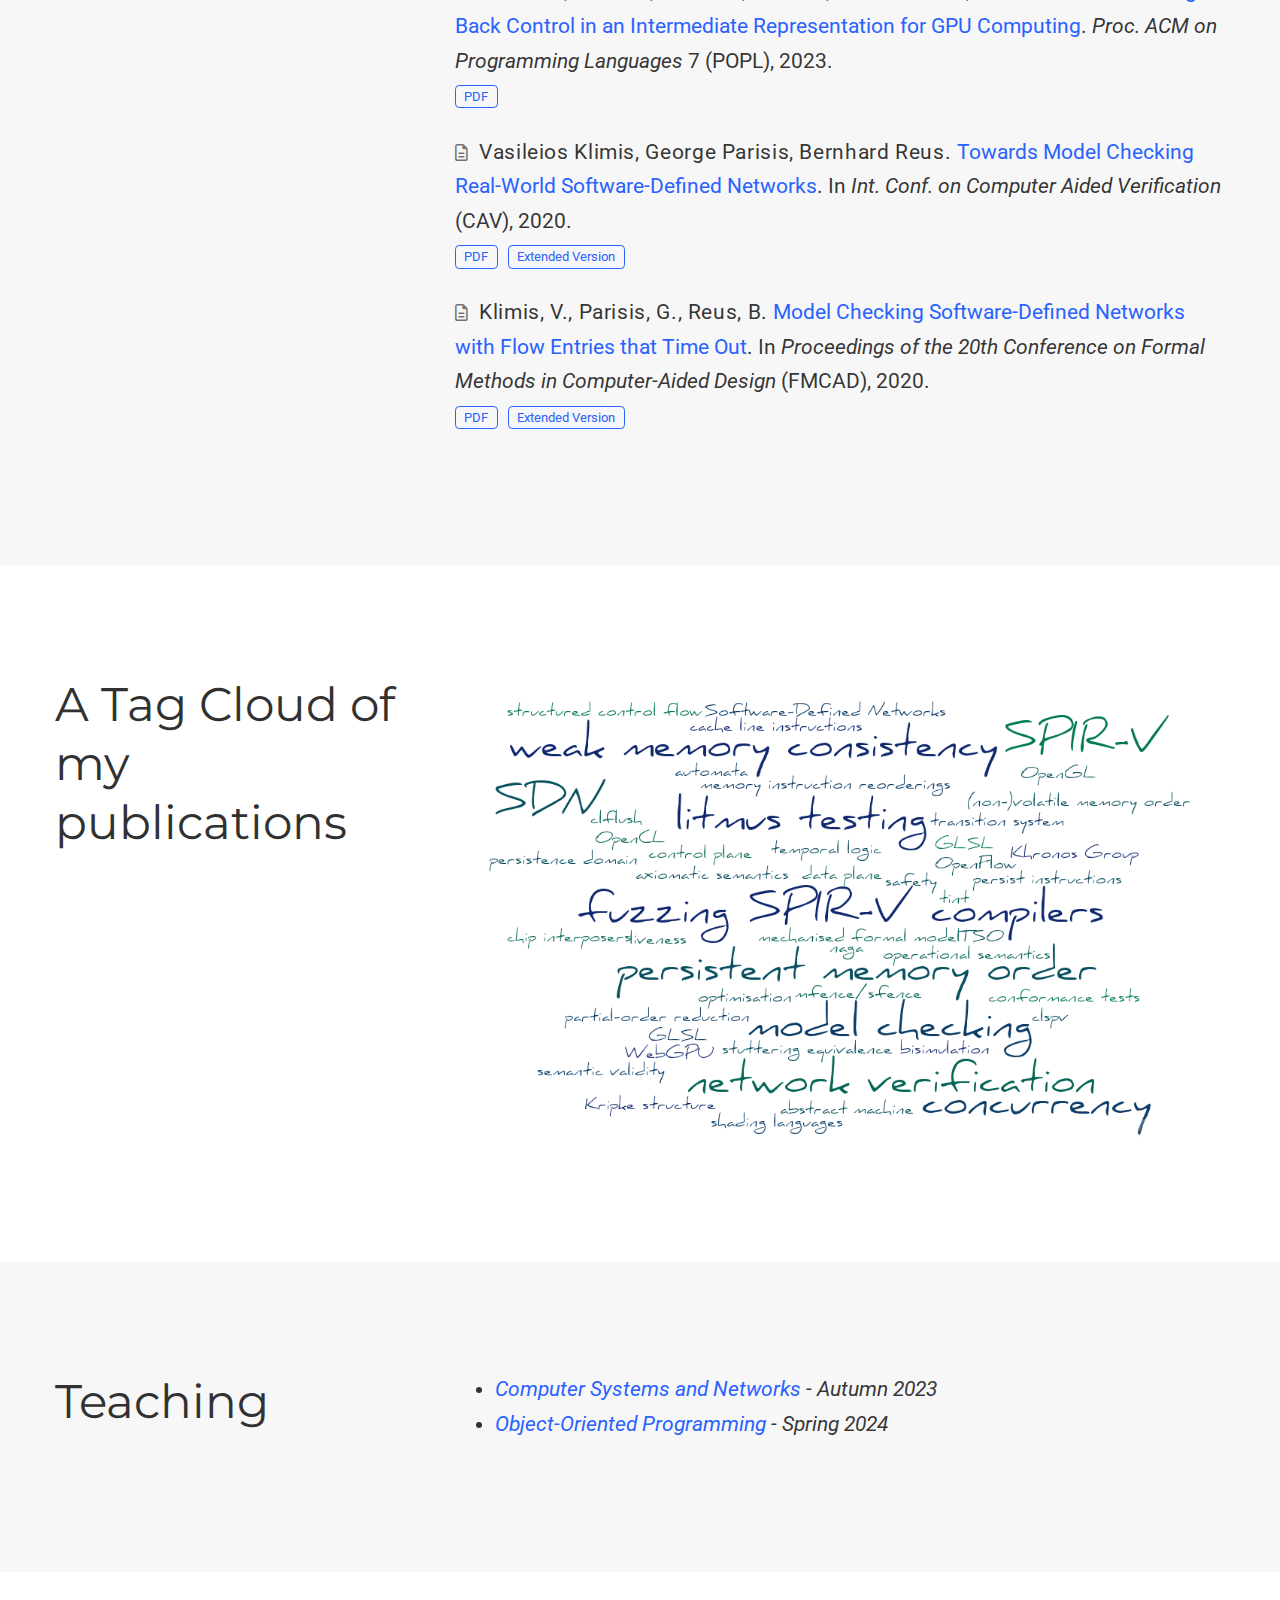
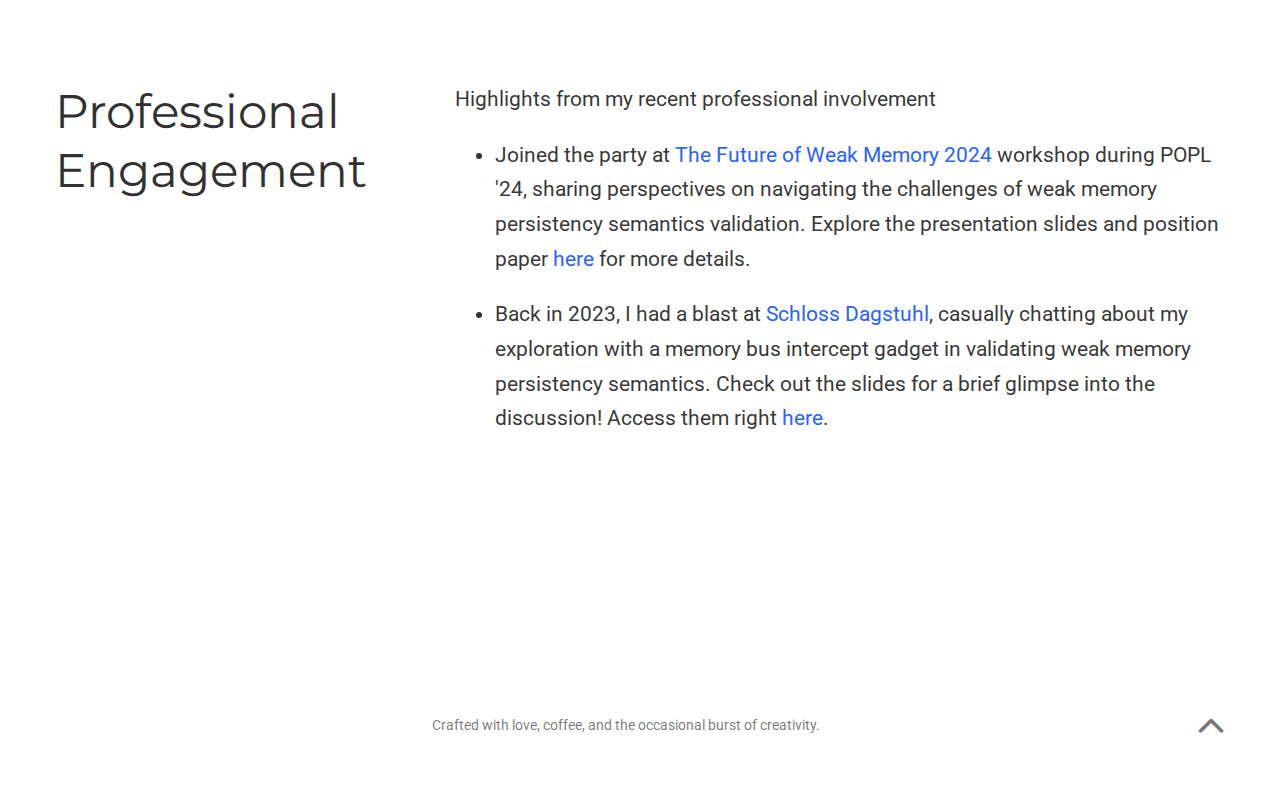
==== commit e114138d: "icse_link" ====
--- a/index.html
+++ b/index.html
@@ -1627,7 +1627,8 @@
 
   
   <span >V. Klimis</span>, <span >A. F. Donaldson</span>, <span >V. Vafeiadis</span>, <span >J. Wickerson</span>, <span >A. Raad.</span>
-  <a href="https://dl.acm.org/doi/pdf/10.1145/3639476.3639765">Challenges in Empirically Testing Memory Persistency Models</font></a>.
+	  </span>
+  <a href="https://dl.acm.org/doi/10.1145/3639476.3639765">Challenges in Empirically Testing Memory Persistency Models</a>.
   <em>In IEEE/ACM 46th International Conference on Software Engineering: New Ideas and Emerging Results</em> (ICSE-NIER), 2024.
   
   
@@ -1645,12 +1646,12 @@
   
 
 
-<!--
-<a class="btn btn-outline-primary my-1 mr-1 btn-sm" href="https://dl.acm.org/doi/pdf/10.1145/3571253" target="_blank" rel="noopener">
+
+<a class="btn btn-outline-primary my-1 mr-1 btn-sm" href="https://dl.acm.org/doi/pdf/10.1145/3639476.3639765" target="_blank" rel="noopener">
   PDF
 </a>
 
--->
+
 
 
 
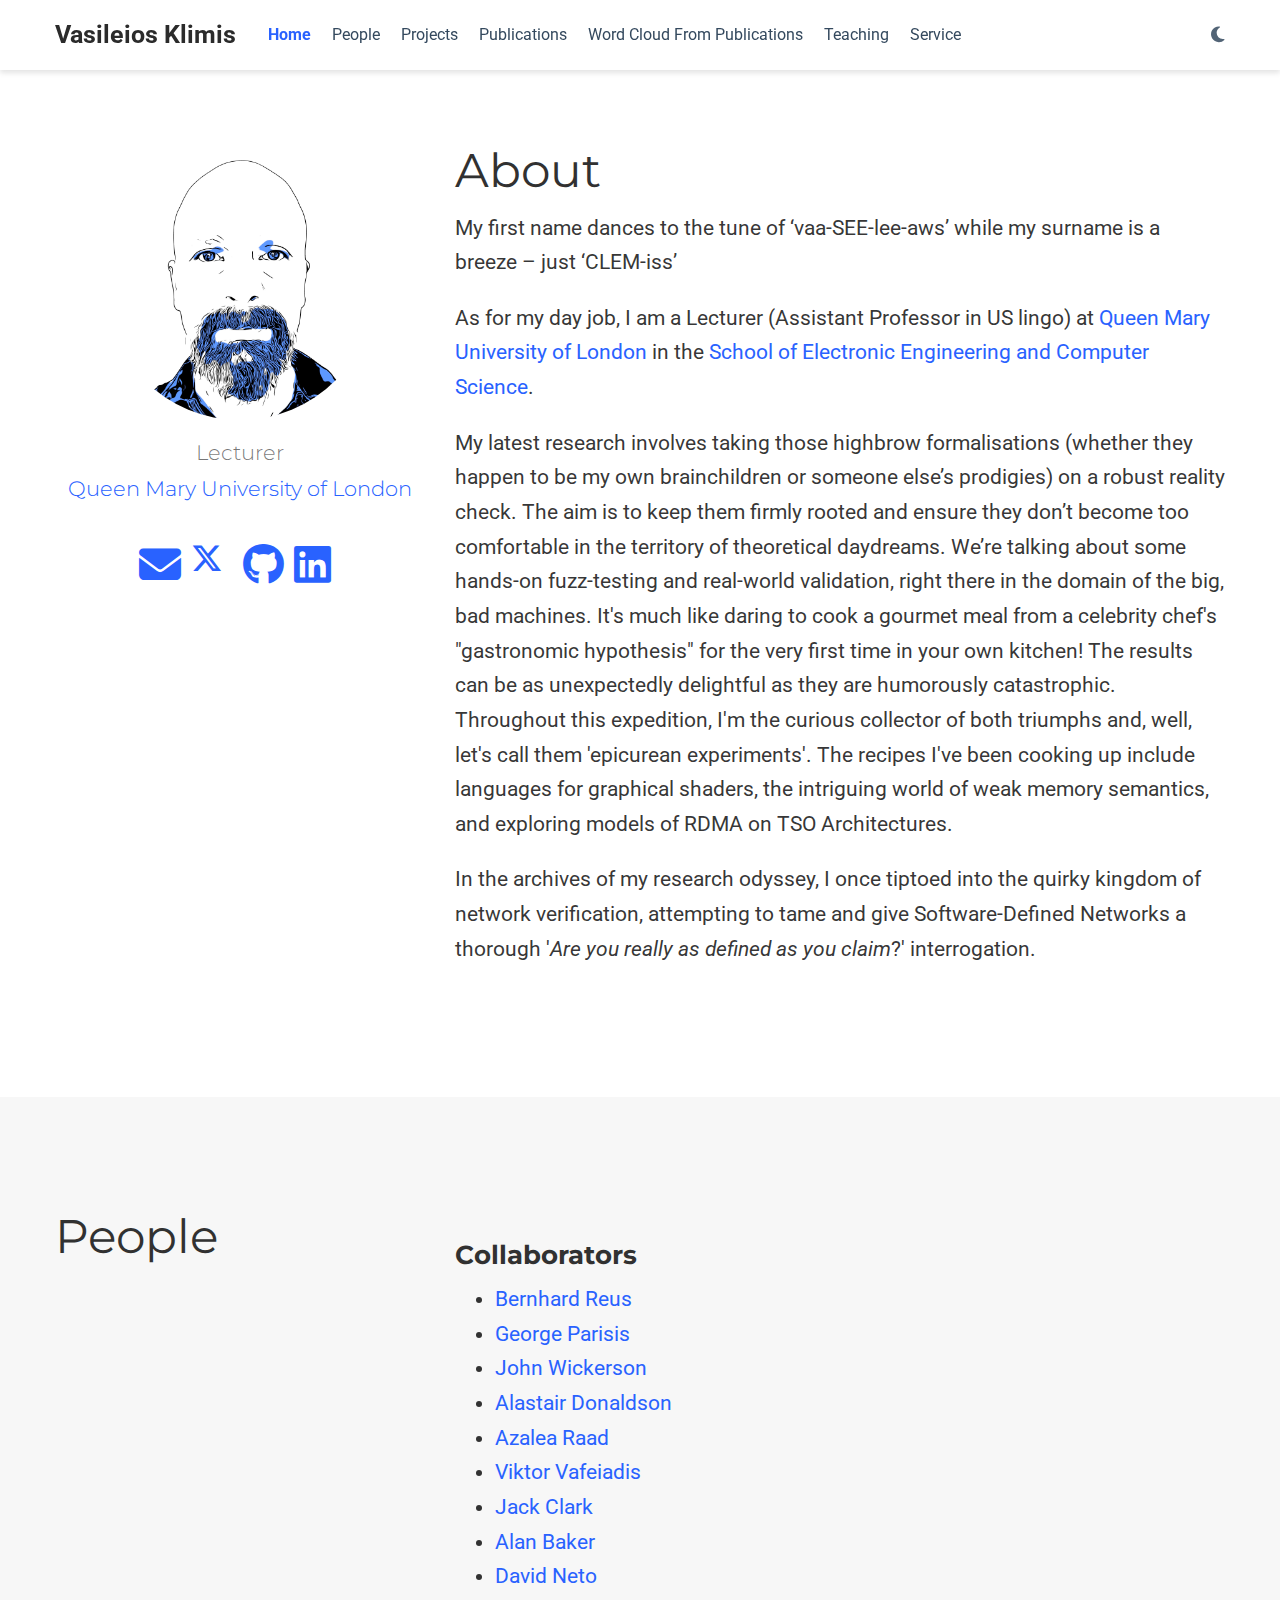
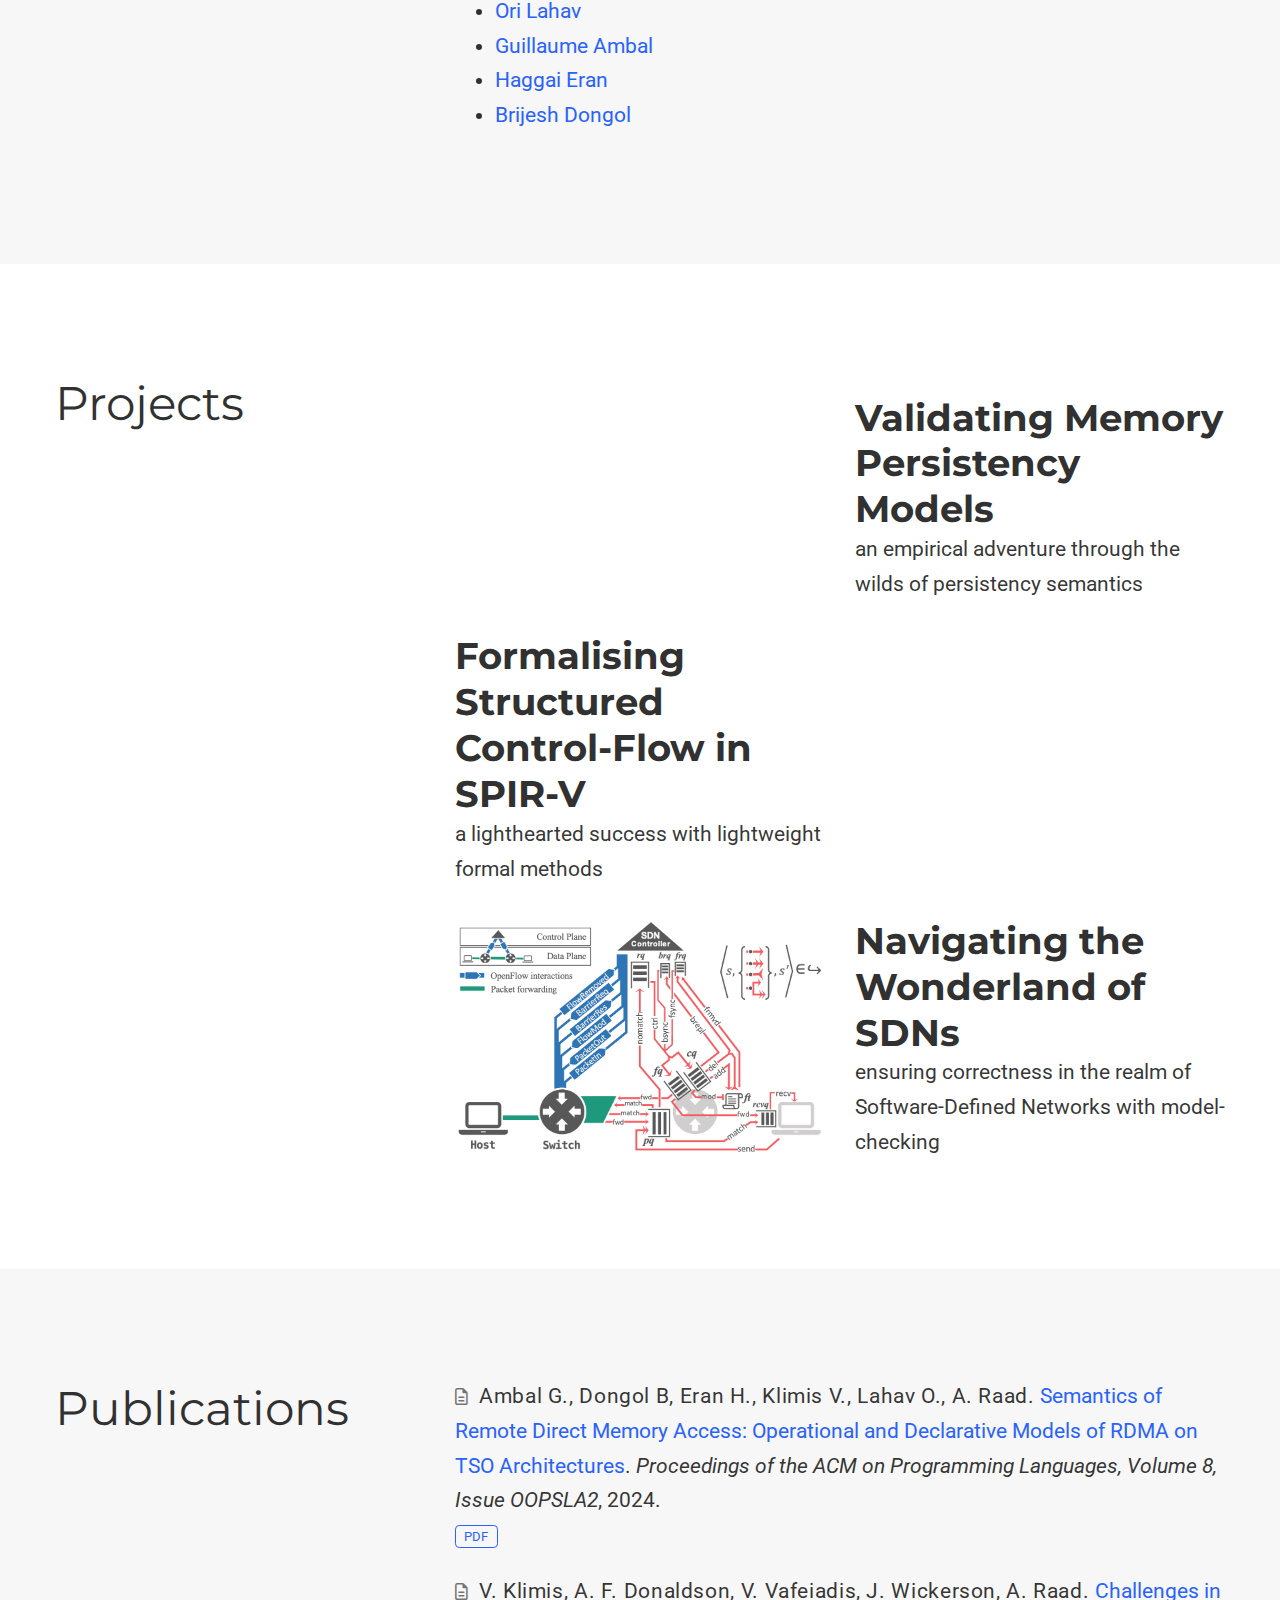
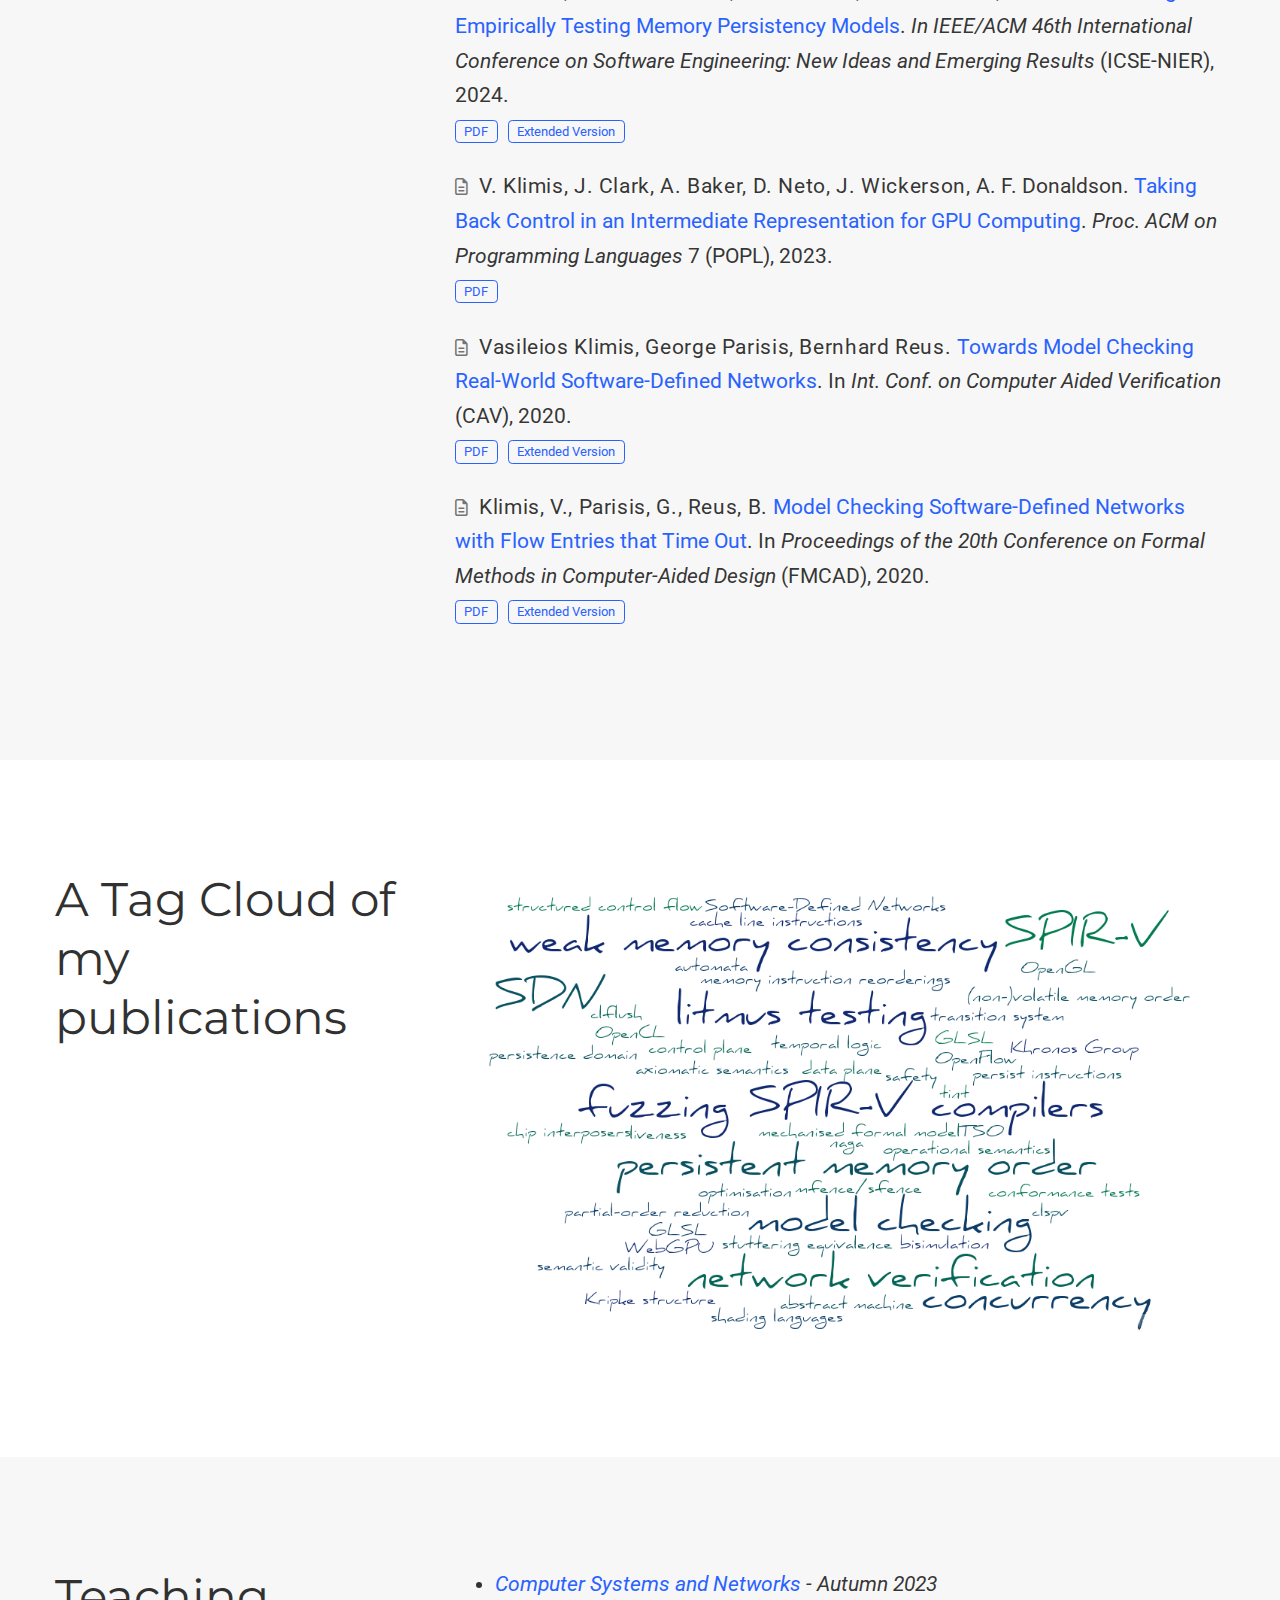
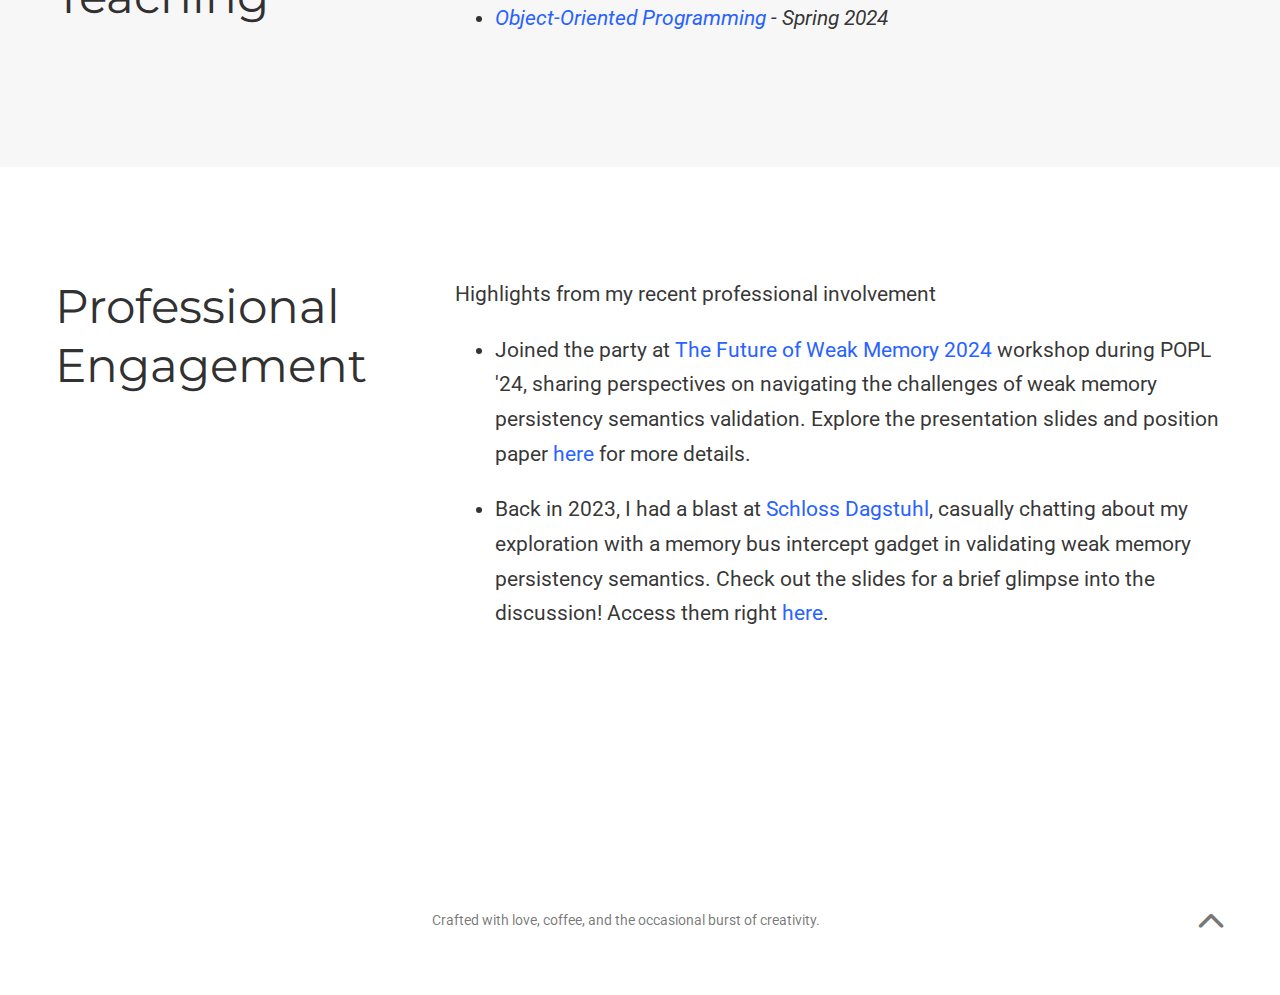
==== commit 68766b24: "rdma paper" ====
--- a/index.html
+++ b/index.html
@@ -1610,6 +1610,55 @@
 
 	  
 	
+
+
+    
+ 	  
+<!-- OOPSLA24 start -->	  
+	  
+<div class="pub-list-item" style="margin-bottom: 1rem">
+  <i class="far fa-file-alt pub-icon" aria-hidden="true"></i>
+
+  
+ 
+  <span class="article-metadata li-cite-author">
+    
+
+  
+  <span >Ambal G.</span>, <span >Dongol B</span>, <span >Eran H.</span>, <span >Klimis V.</span>, <span >Lahav O.</span>, <span ></span>A. Raad.</span>
+	  </span>
+  <a href="https://dl.acm.org/doi/10.1145/3689781">Semantics of Remote Direct Memory Access: Operational and Declarative Models of RDMA on TSO Architectures</a>.
+  <em>Proceedings of the ACM on Programming Languages, Volume 8, Issue OOPSLA2</em>, 2024.
+  
+  
+  <p>
+
+
+
+
+<a class="btn btn-outline-primary my-1 mr-1 btn-sm" href="https://dl.acm.org/doi/pdf/10.1145/3689781" target="_blank" rel="noopener">
+  PDF
+</a>
+
+
+
+
+
+
+
+</p>
+
+  
+  
+</div>
+		
+<!-- OOPSLA24 end -->
+	  
+	  
+	  
+	  
+	  
+	    
 	  
 	  
 	  
@@ -1637,29 +1686,16 @@
 
 
 
-
-
-
-
-  
-    
-  
-
-
-
-<a class="btn btn-outline-primary my-1 mr-1 btn-sm" href="https://dl.acm.org/doi/pdf/10.1145/3639476.3639765" target="_blank" rel="noopener">
+<a class="btn btn-outline-primary my-1 mr-1 btn-sm" href="pdfs/Klimis_ICSE-NIER.pdf" target="_blank" rel="noopener">
   PDF
 </a>
 
 
 
 
-
-
-
-
-
-
+<a class="btn btn-outline-primary my-1 mr-1 btn-sm" href="https://arxiv.org/pdf/2405.18575" target="_blank" rel="noopener">
+  Extended Version
+</a>
 
 
 
@@ -1712,17 +1748,6 @@
 
 
 
-
-
-
-
-
-  
-    
-  
-
-
-
 <a class="btn btn-outline-primary my-1 mr-1 btn-sm" href="https://dl.acm.org/doi/pdf/10.1145/3571253" target="_blank" rel="noopener">
   PDF
 </a>
@@ -1730,18 +1755,6 @@
 
 
 
-
-
-
-
-
-
-
-
-
-
-
-
 </p>
 
   
@@ -1749,6 +1762,10 @@
 </div>
 
       
+
+
+
+
     
       
         <div class="pub-list-item" style="margin-bottom: 1rem">
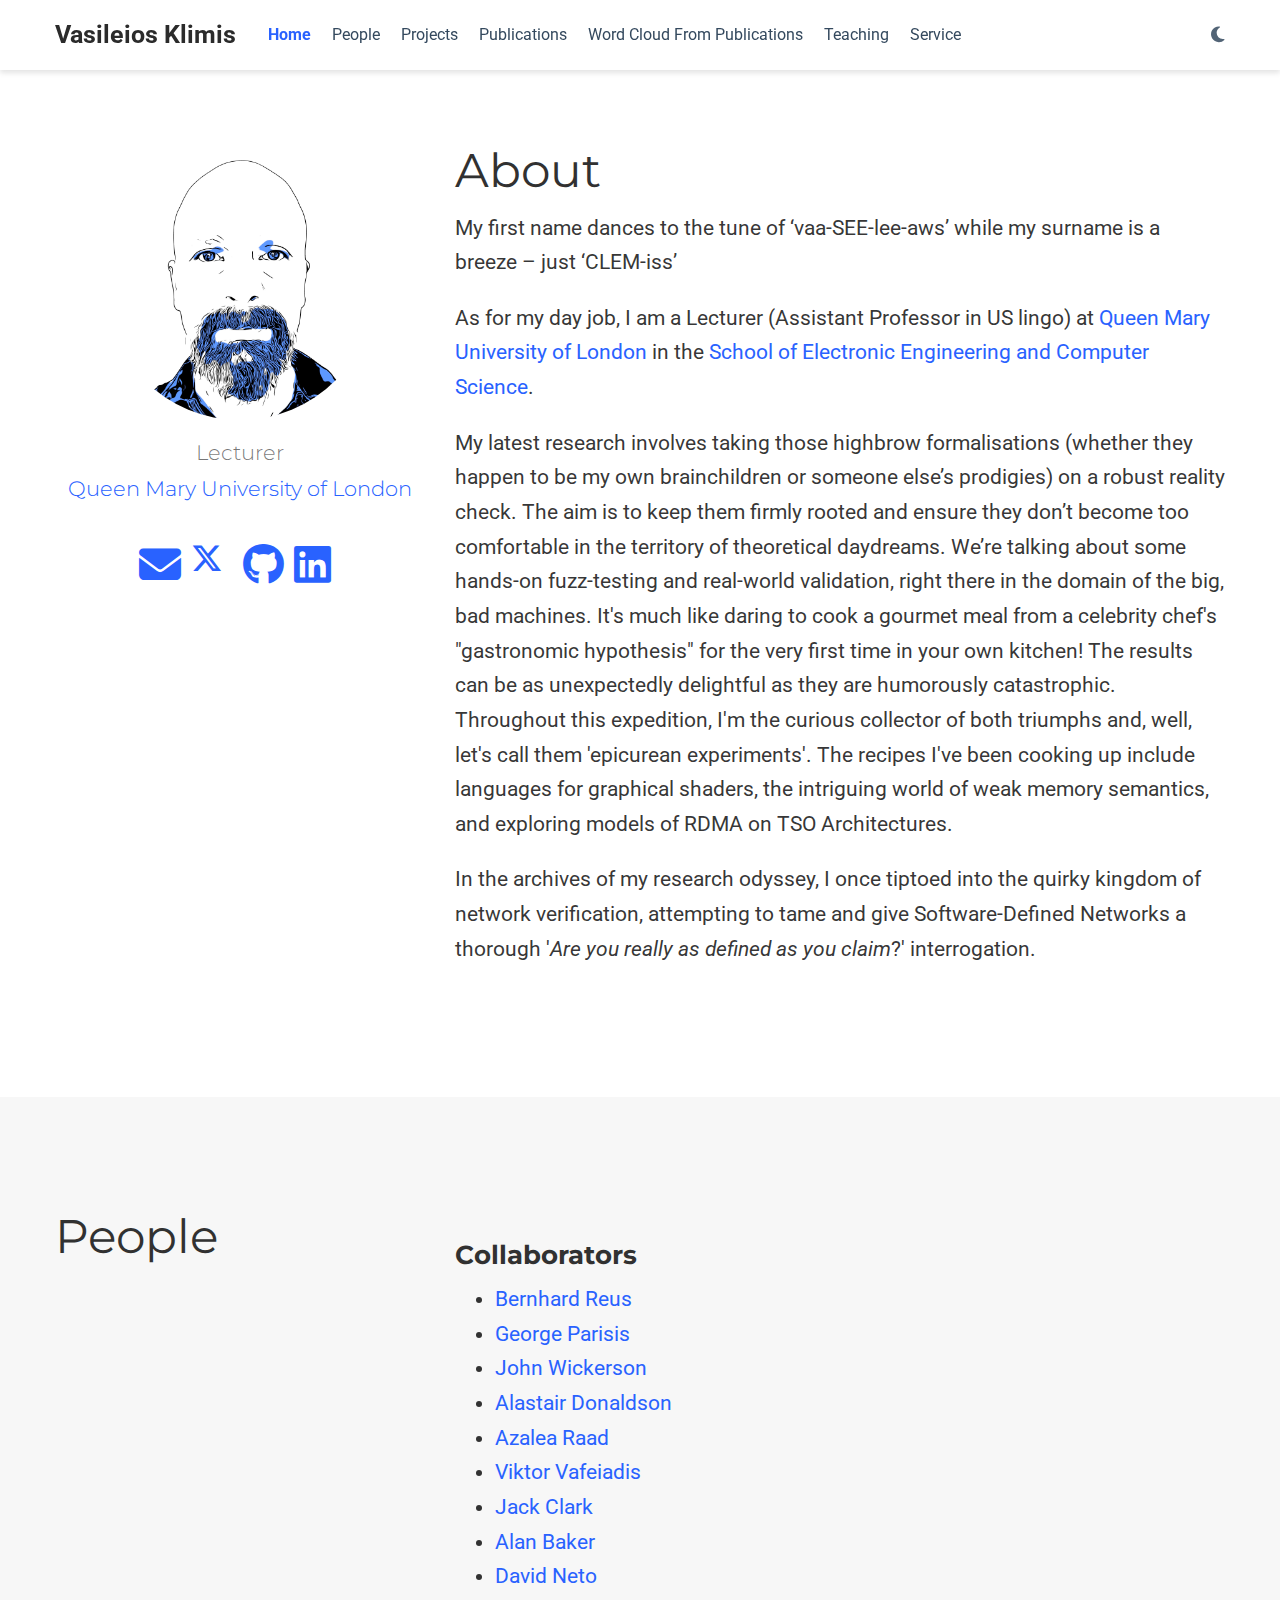
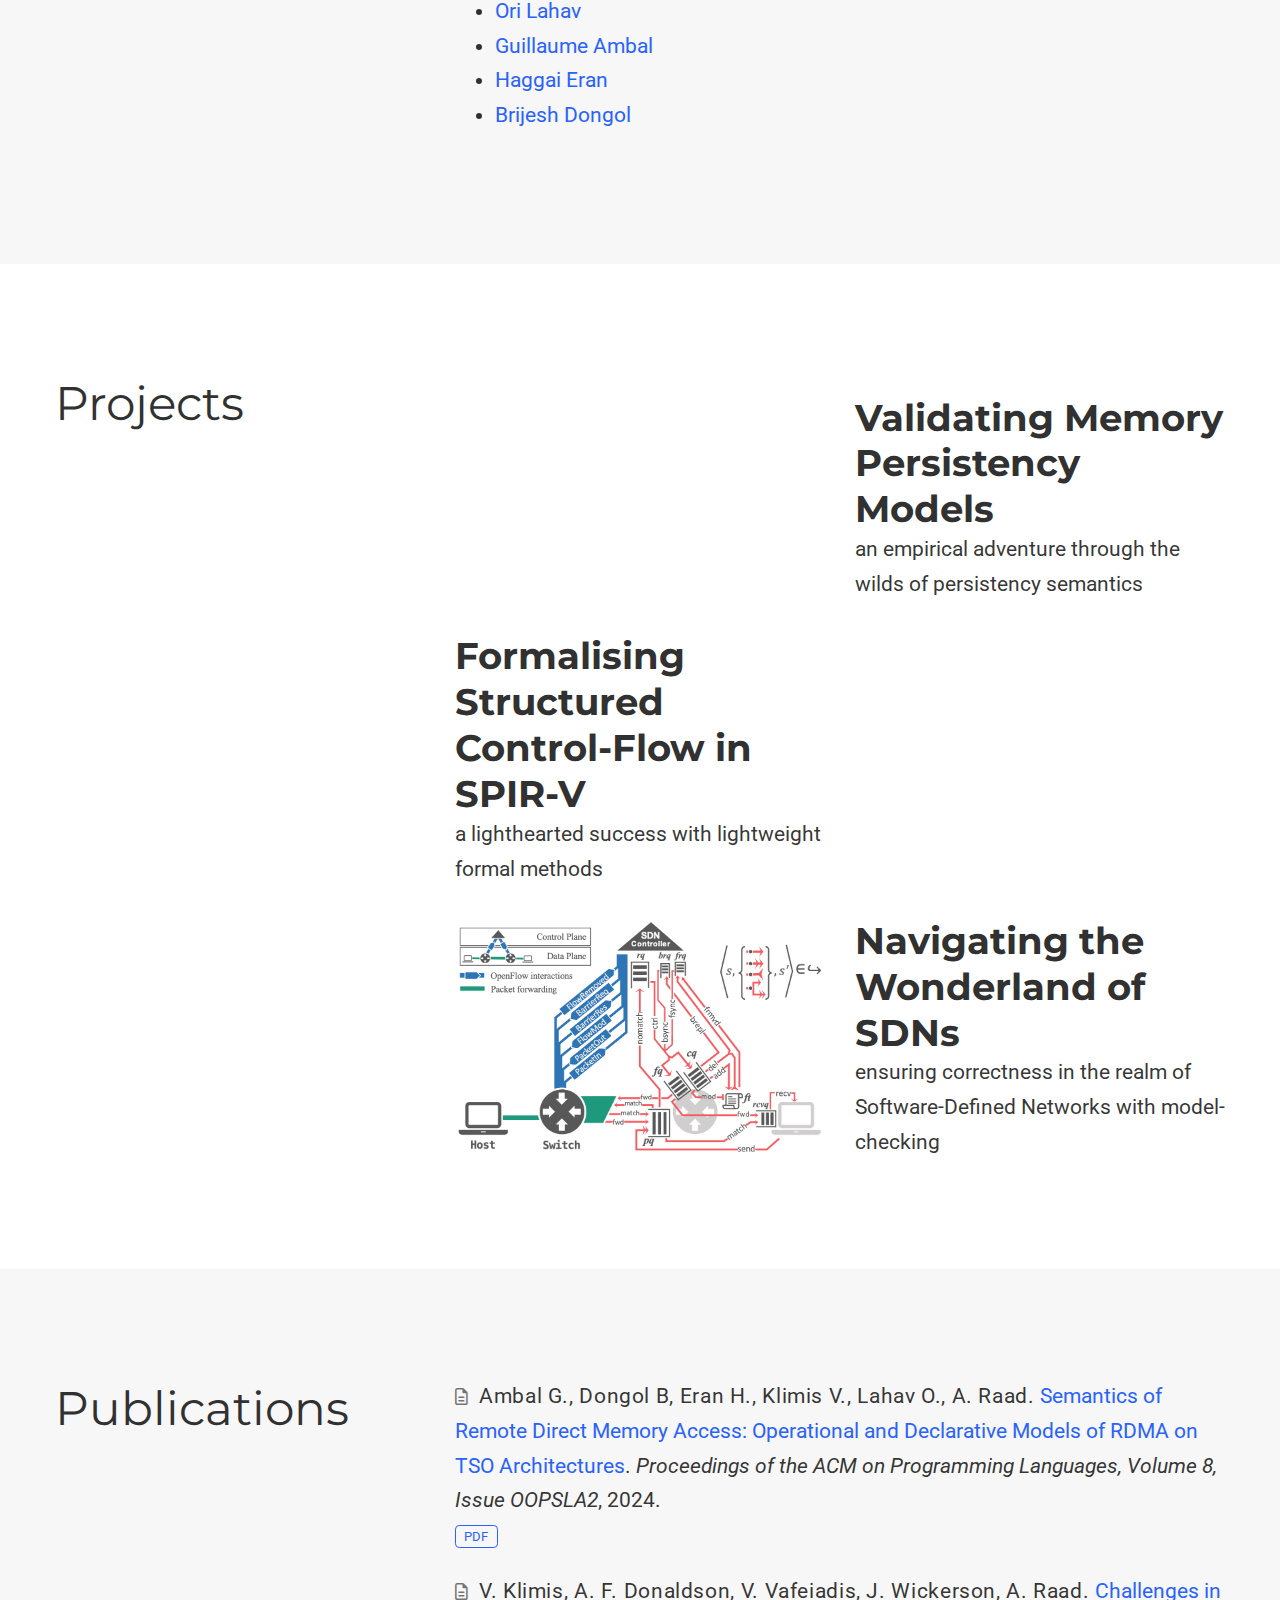
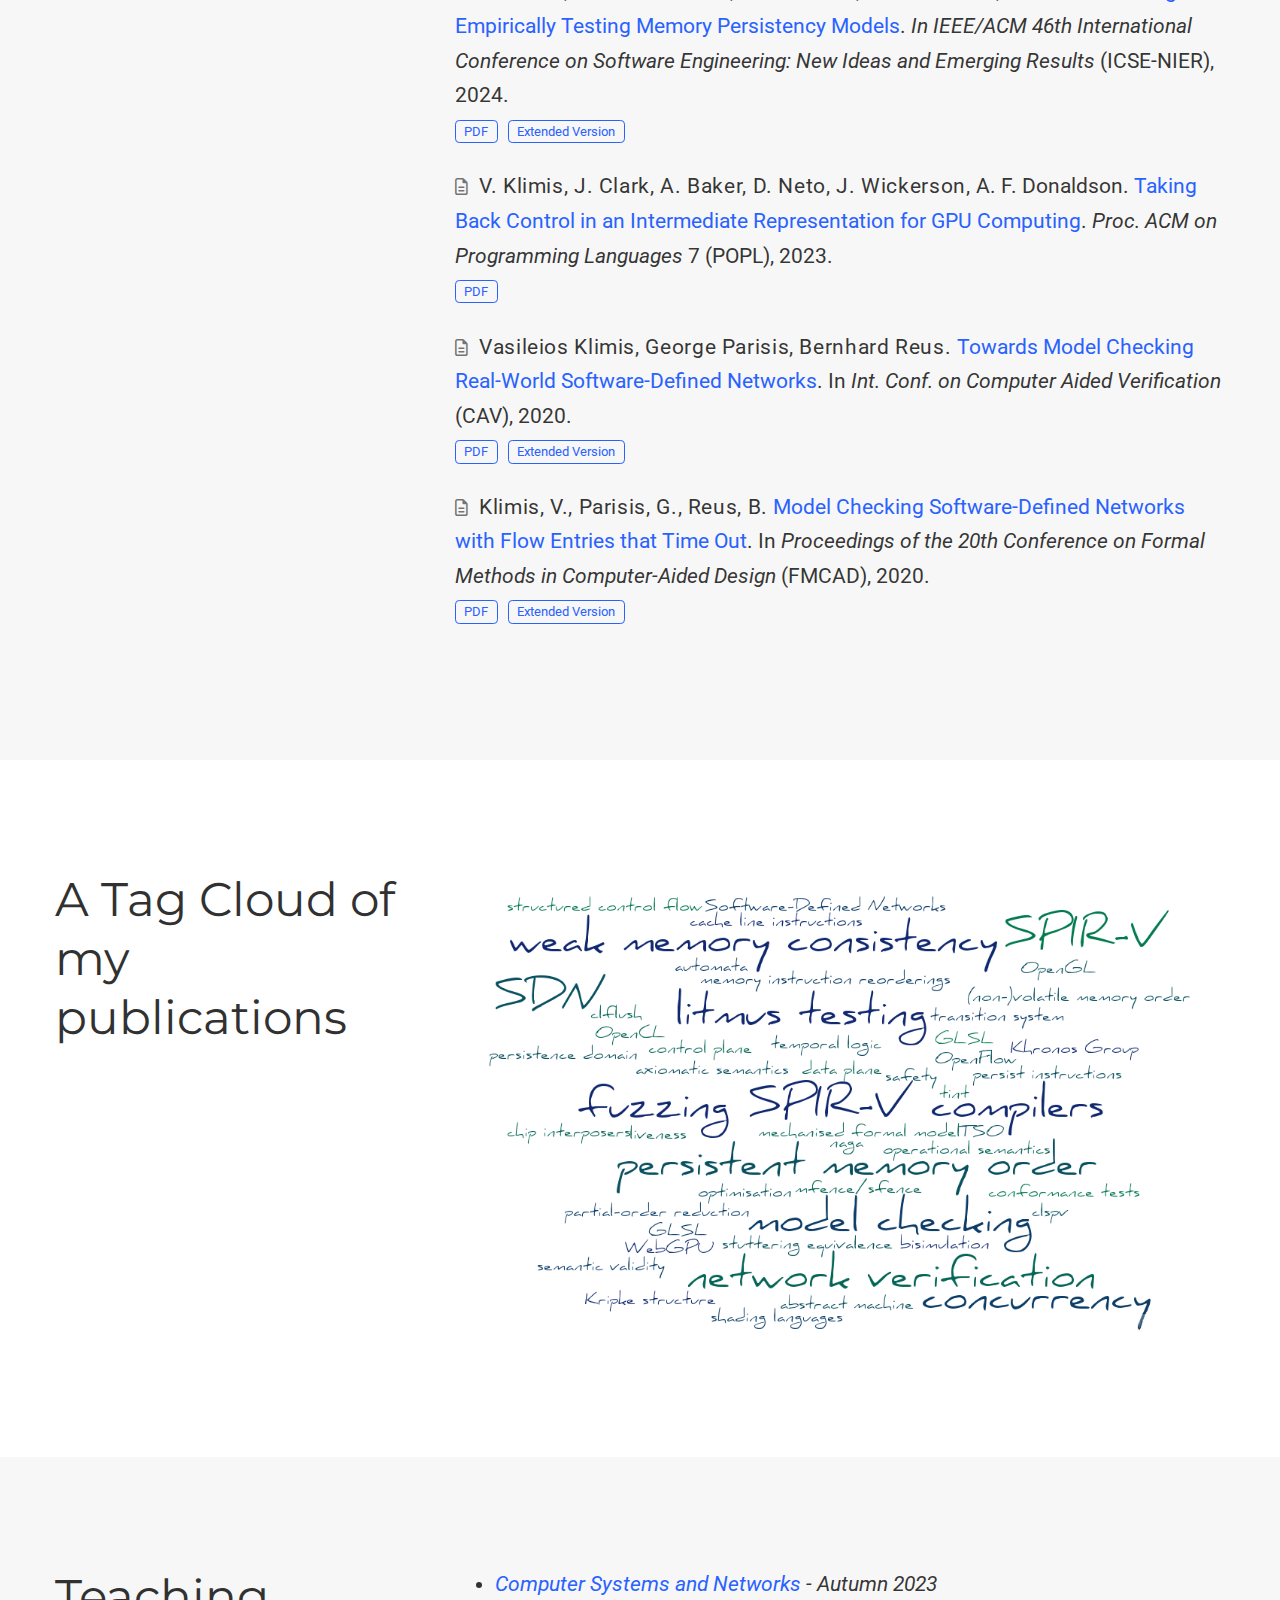
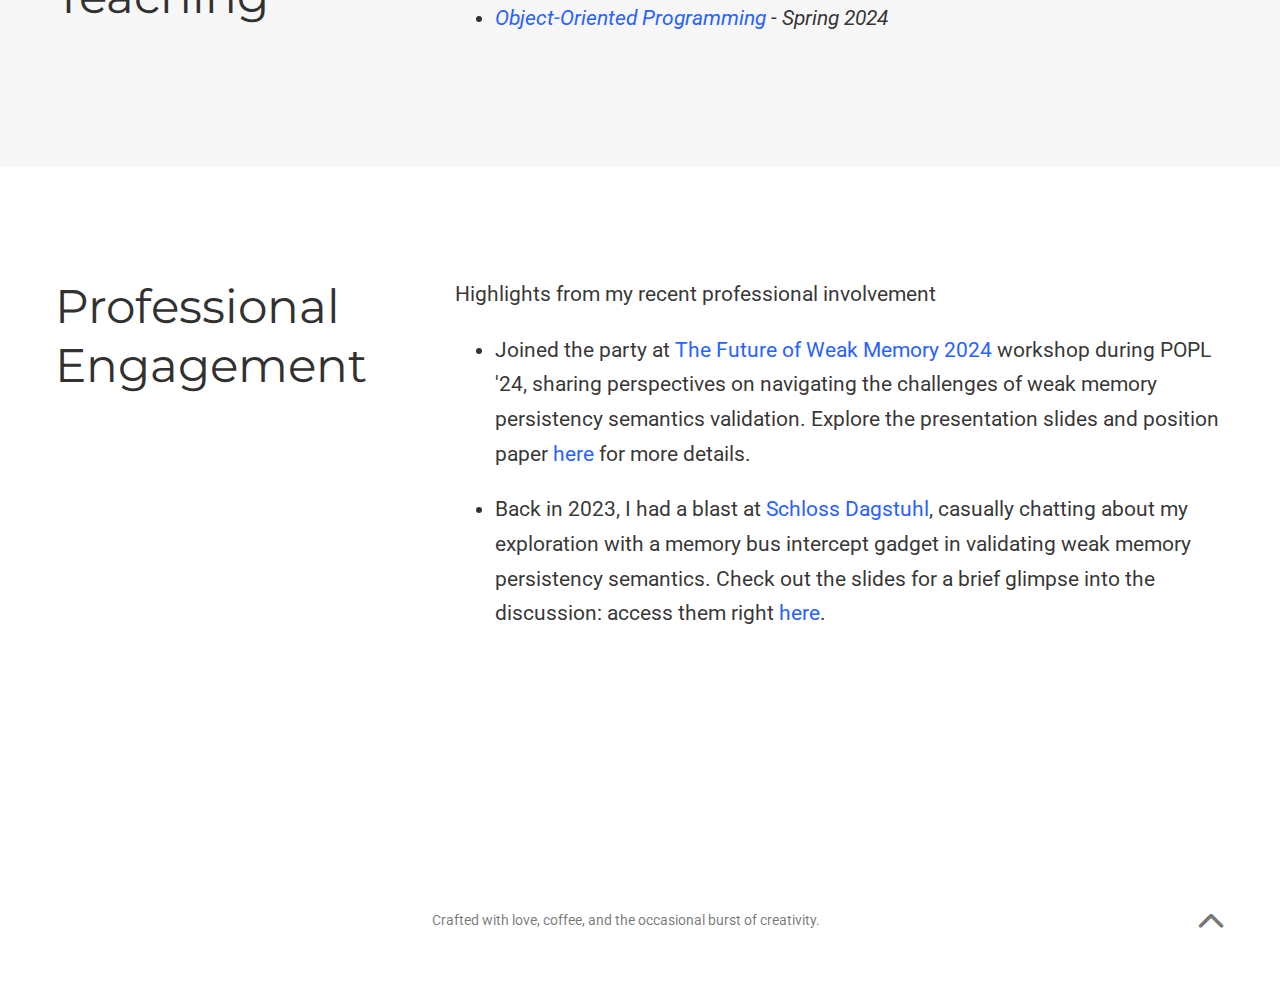
==== commit d4666ebe: "rdma paper" ====
--- a/index.html
+++ b/index.html
@@ -2171,7 +2171,7 @@
 </ul>
 		
 <ul>
-<li>Back in 2023, I had a blast at <a href="https://www.dagstuhl.de/en/seminars/seminar-calendar/seminar-details/23412" >Schloss Dagstuhl</a>, casually chatting about my exploration with a memory bus intercept gadget in validating weak memory persistency semantics. Check out the slides for a brief glimpse into the discussion! Access them right <a href="files/Dagstuhl_Slides.pdf" >here</a>.</li>
+<li>Back in 2023, I had a blast at <a href="https://www.dagstuhl.de/en/seminars/seminar-calendar/seminar-details/23412" >Schloss Dagstuhl</a>, casually chatting about my exploration with a memory bus intercept gadget in validating weak memory persistency semantics. Check out the slides for a brief glimpse into the discussion: access them right <a href="files/Dagstuhl_Slides.pdf" >here</a>.</li>
 	<!--
 <li><strong>Program Committee</strong>: ASPLOS 2024, ASPLOS 2022, IA^3 2021, PACT 2021, CF 2021, FORTE 2020, PLDI 2020, IWOCL 2019</li>
 <li><strong>External Program Committee</strong>: MICRO 2021, MICRO 2020, ASPLOS 2020, ISCA 2019</li>
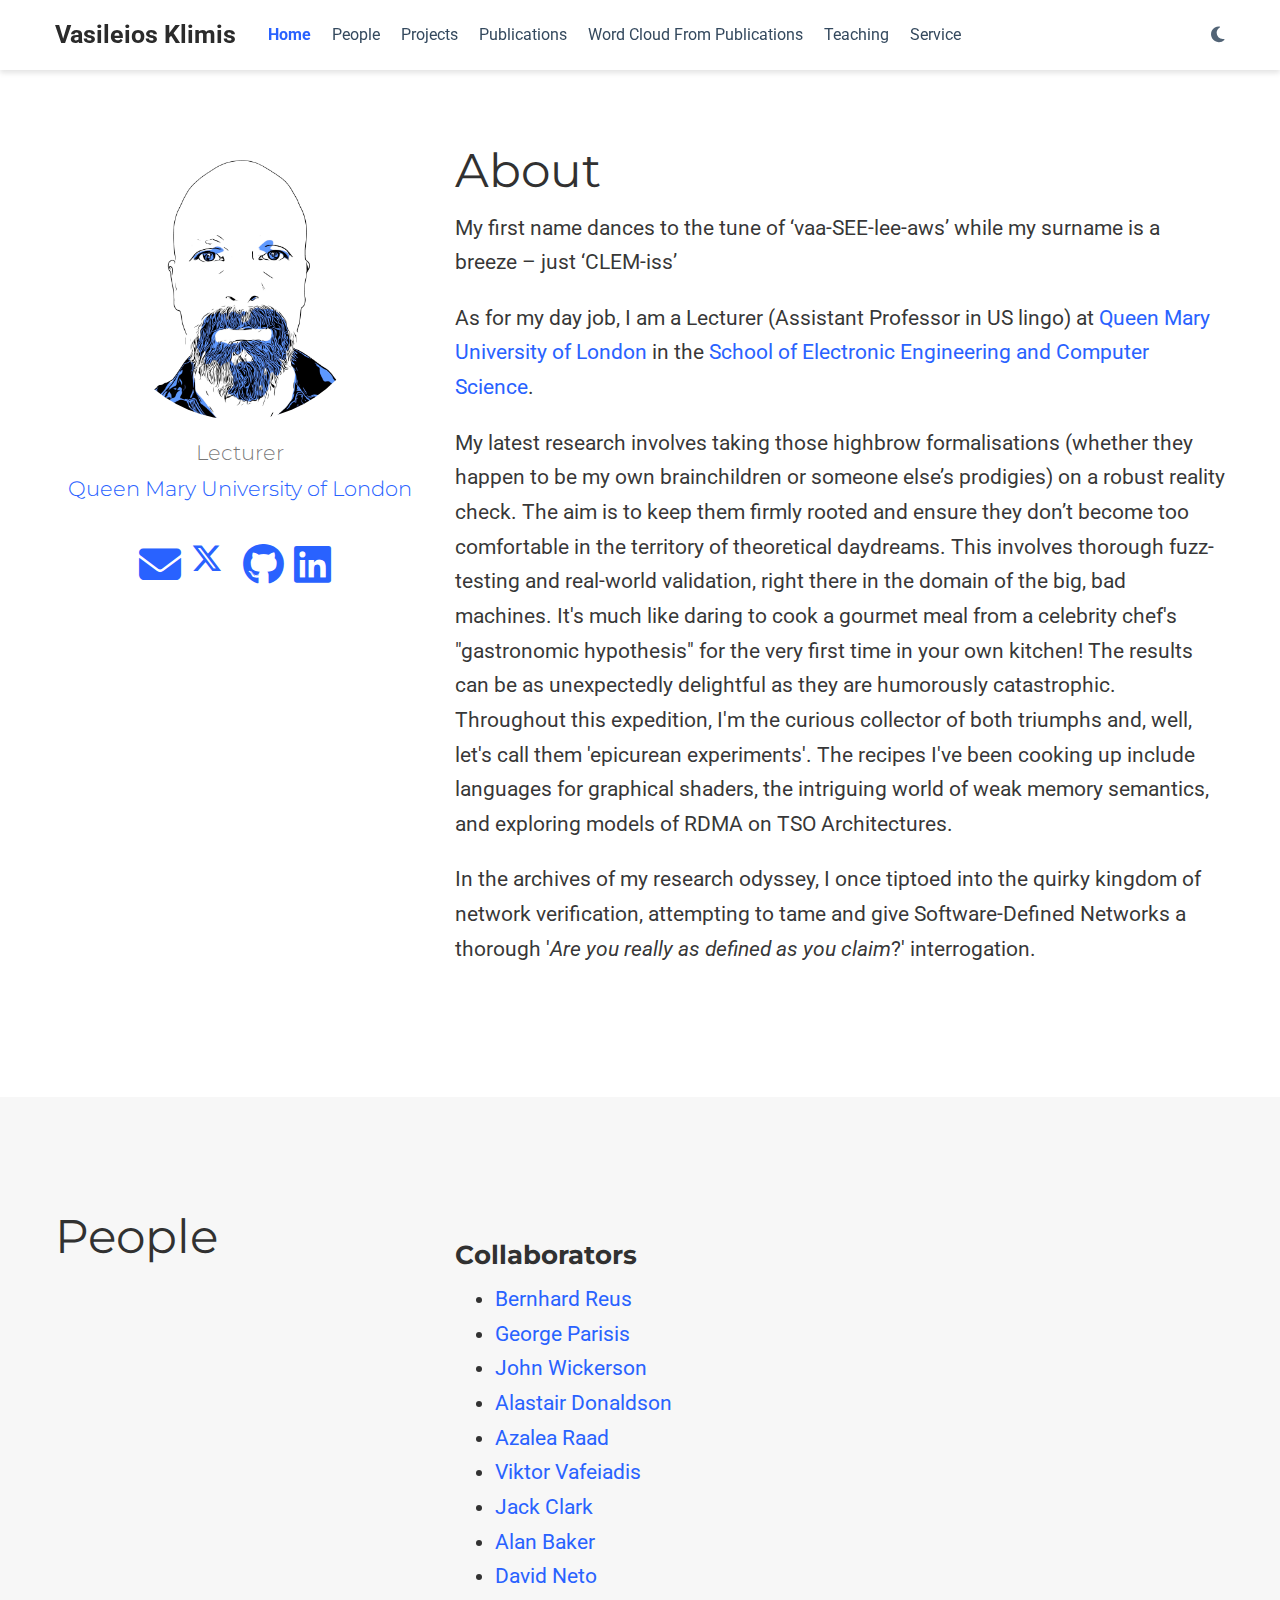
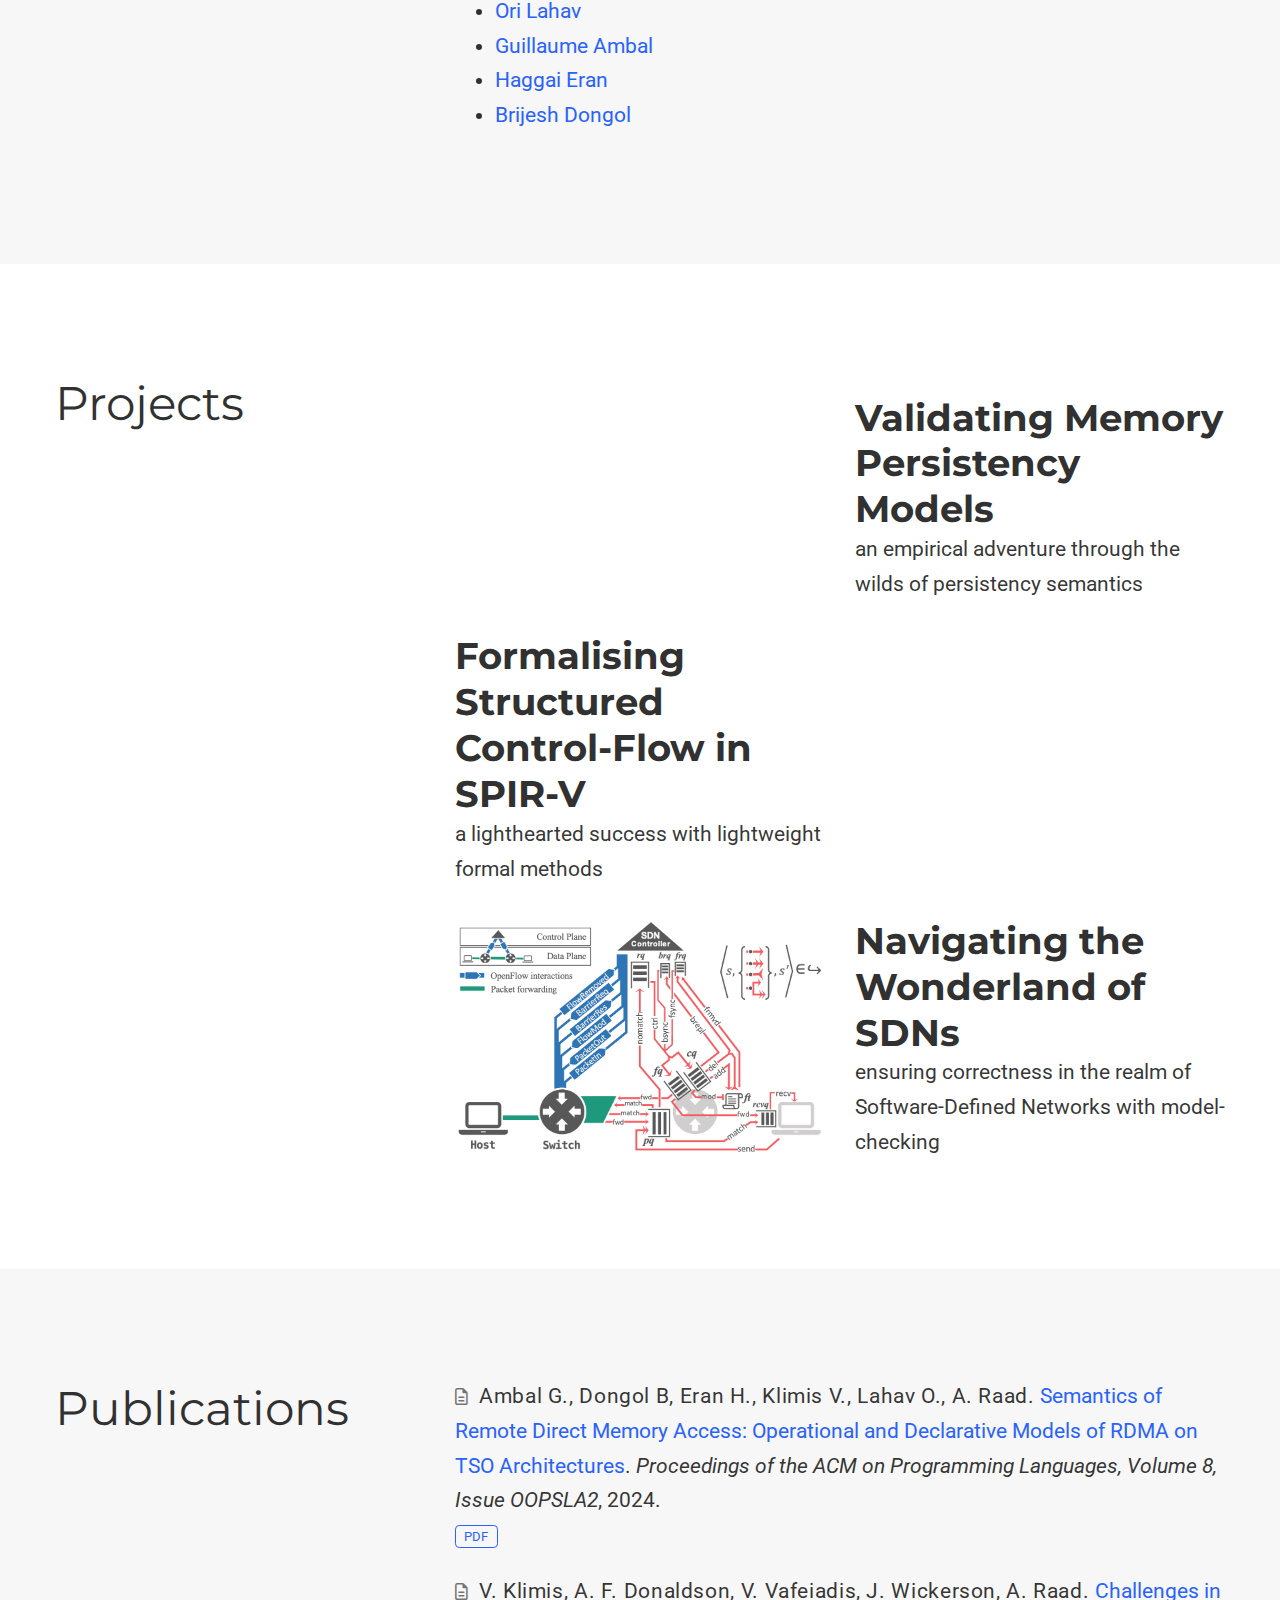
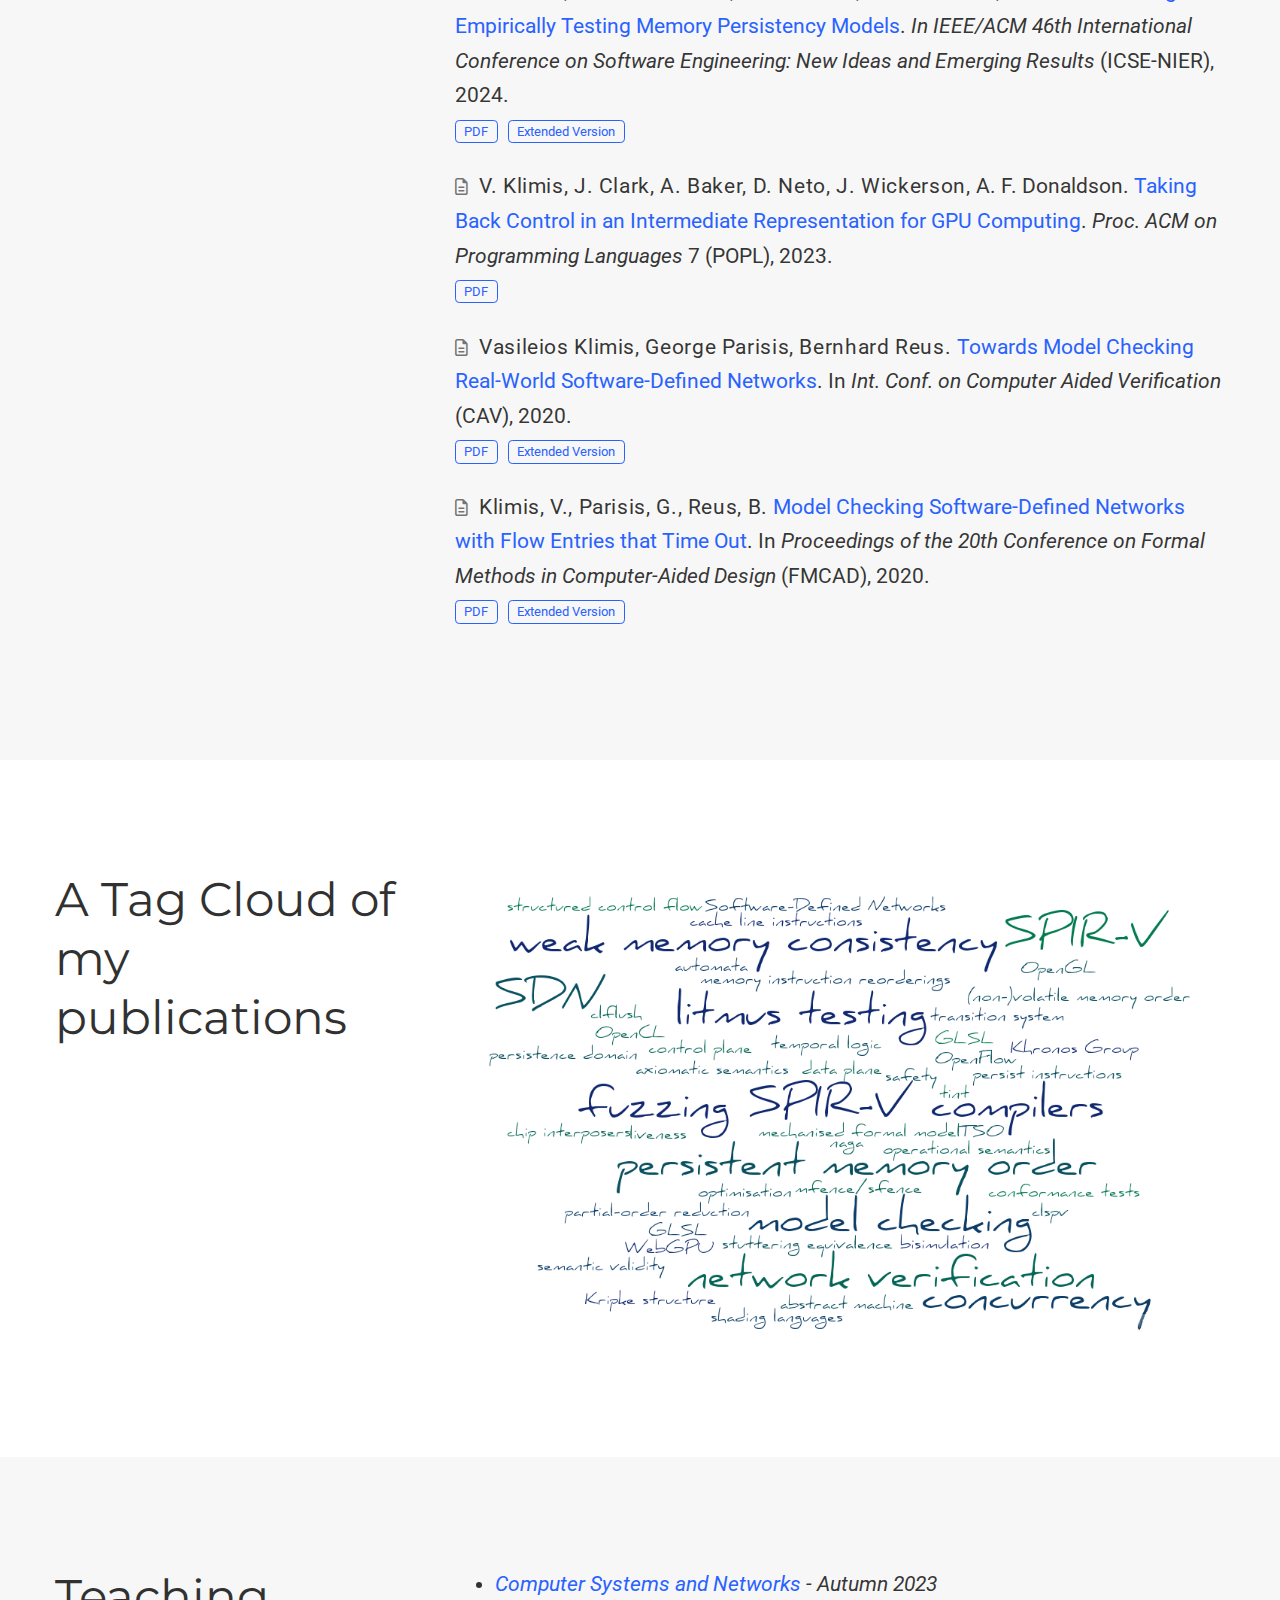
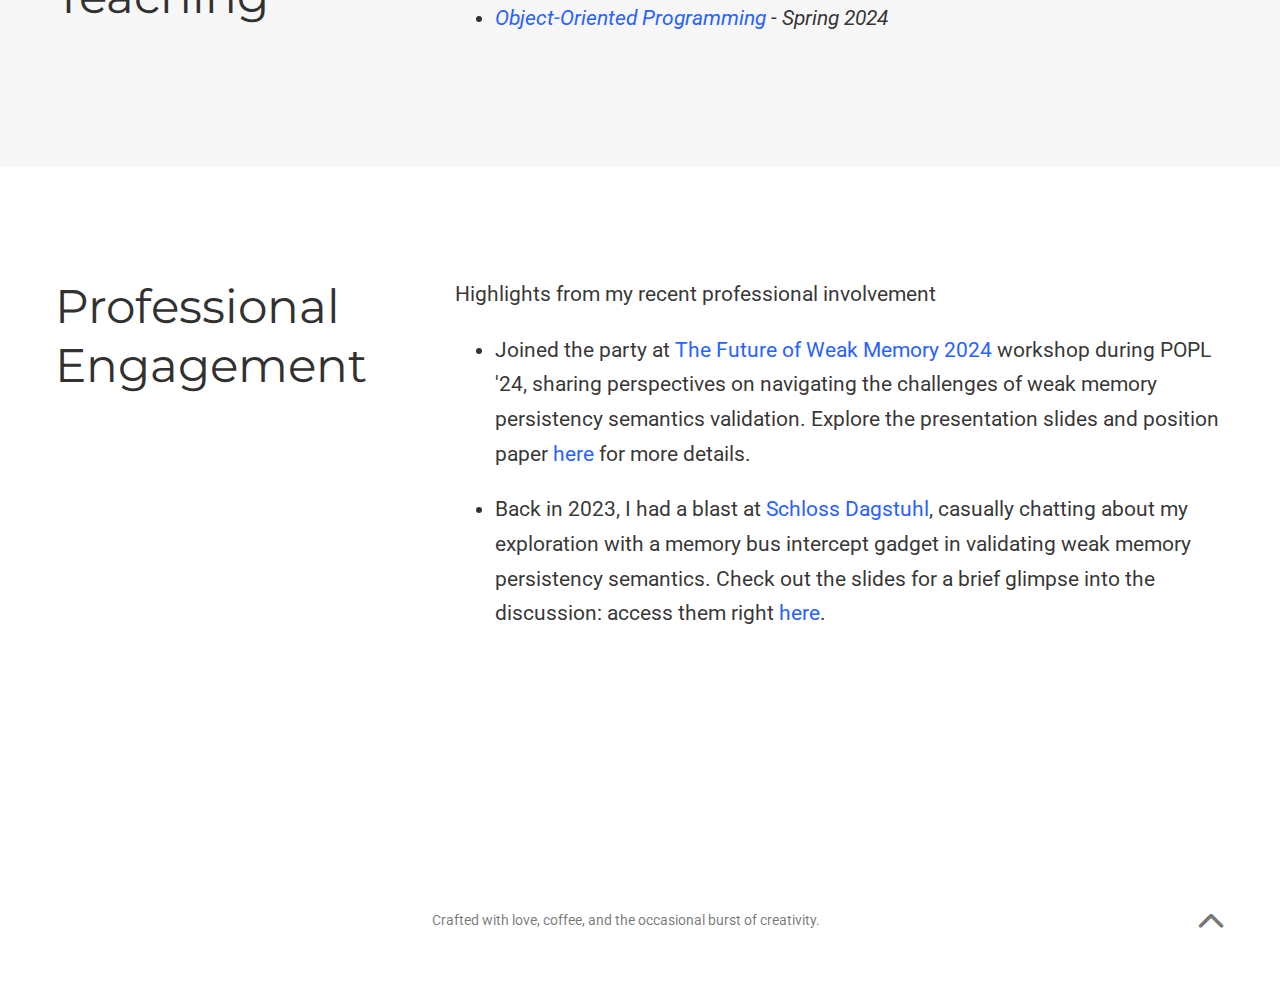
==== commit 48aaf7a6: "rdma paper" ====
--- a/index.html
+++ b/index.html
@@ -990,7 +990,7 @@
     <p>My first name dances to the tune of ‘vaa-SEE-lee-aws’ while my surname is a breeze – just ‘CLEM-iss’</p>
 
 <p>As for my day job, I am a Lecturer (Assistant Professor in US lingo) at <a href="https://www.qmul.ac.uk/" target="_blank" rel="noopener">Queen Mary University of London</a> in the <a href="http://eecs.qmul.ac.uk/" target="_blank" rel="noopener">School of Electronic Engineering and Computer Science</a>.</p>
-<p>My latest research involves taking those highbrow formalisations (whether they happen to be my own brainchildren or someone else’s prodigies) on a robust reality check. The aim is to keep them firmly rooted and ensure they don’t become too comfortable in the territory of theoretical daydreams. We’re talking about some hands-on fuzz-testing and real-world validation, right there in the domain of the big, bad machines. It's much like daring to cook a gourmet meal from a celebrity chef's "gastronomic hypothesis" for the very first time in your own kitchen! The results can be as unexpectedly delightful as they are humorously catastrophic. Throughout this expedition, I'm the curious collector of both triumphs and, well, let's call them 'epicurean experiments'.
+<p>My latest research involves taking those highbrow formalisations (whether they happen to be my own brainchildren or someone else’s prodigies) on a robust reality check. The aim is to keep them firmly rooted and ensure they don’t become too comfortable in the territory of theoretical daydreams. This involves thorough fuzz-testing and real-world validation, right there in the domain of the big, bad machines. It's much like daring to cook a gourmet meal from a celebrity chef's "gastronomic hypothesis" for the very first time in your own kitchen! The results can be as unexpectedly delightful as they are humorously catastrophic. Throughout this expedition, I'm the curious collector of both triumphs and, well, let's call them 'epicurean experiments'.
 The recipes I've been cooking up include languages for graphical shaders, the intriguing world of weak memory semantics, and exploring models of RDMA on TSO Architectures.</p>
 <p>In the archives of my research odyssey, I once tiptoed into the quirky kingdom of network verification, attempting to tame and give Software-Defined Networks a thorough '<em>Are you really as defined as you claim</em>?' interrogation.</p>
 
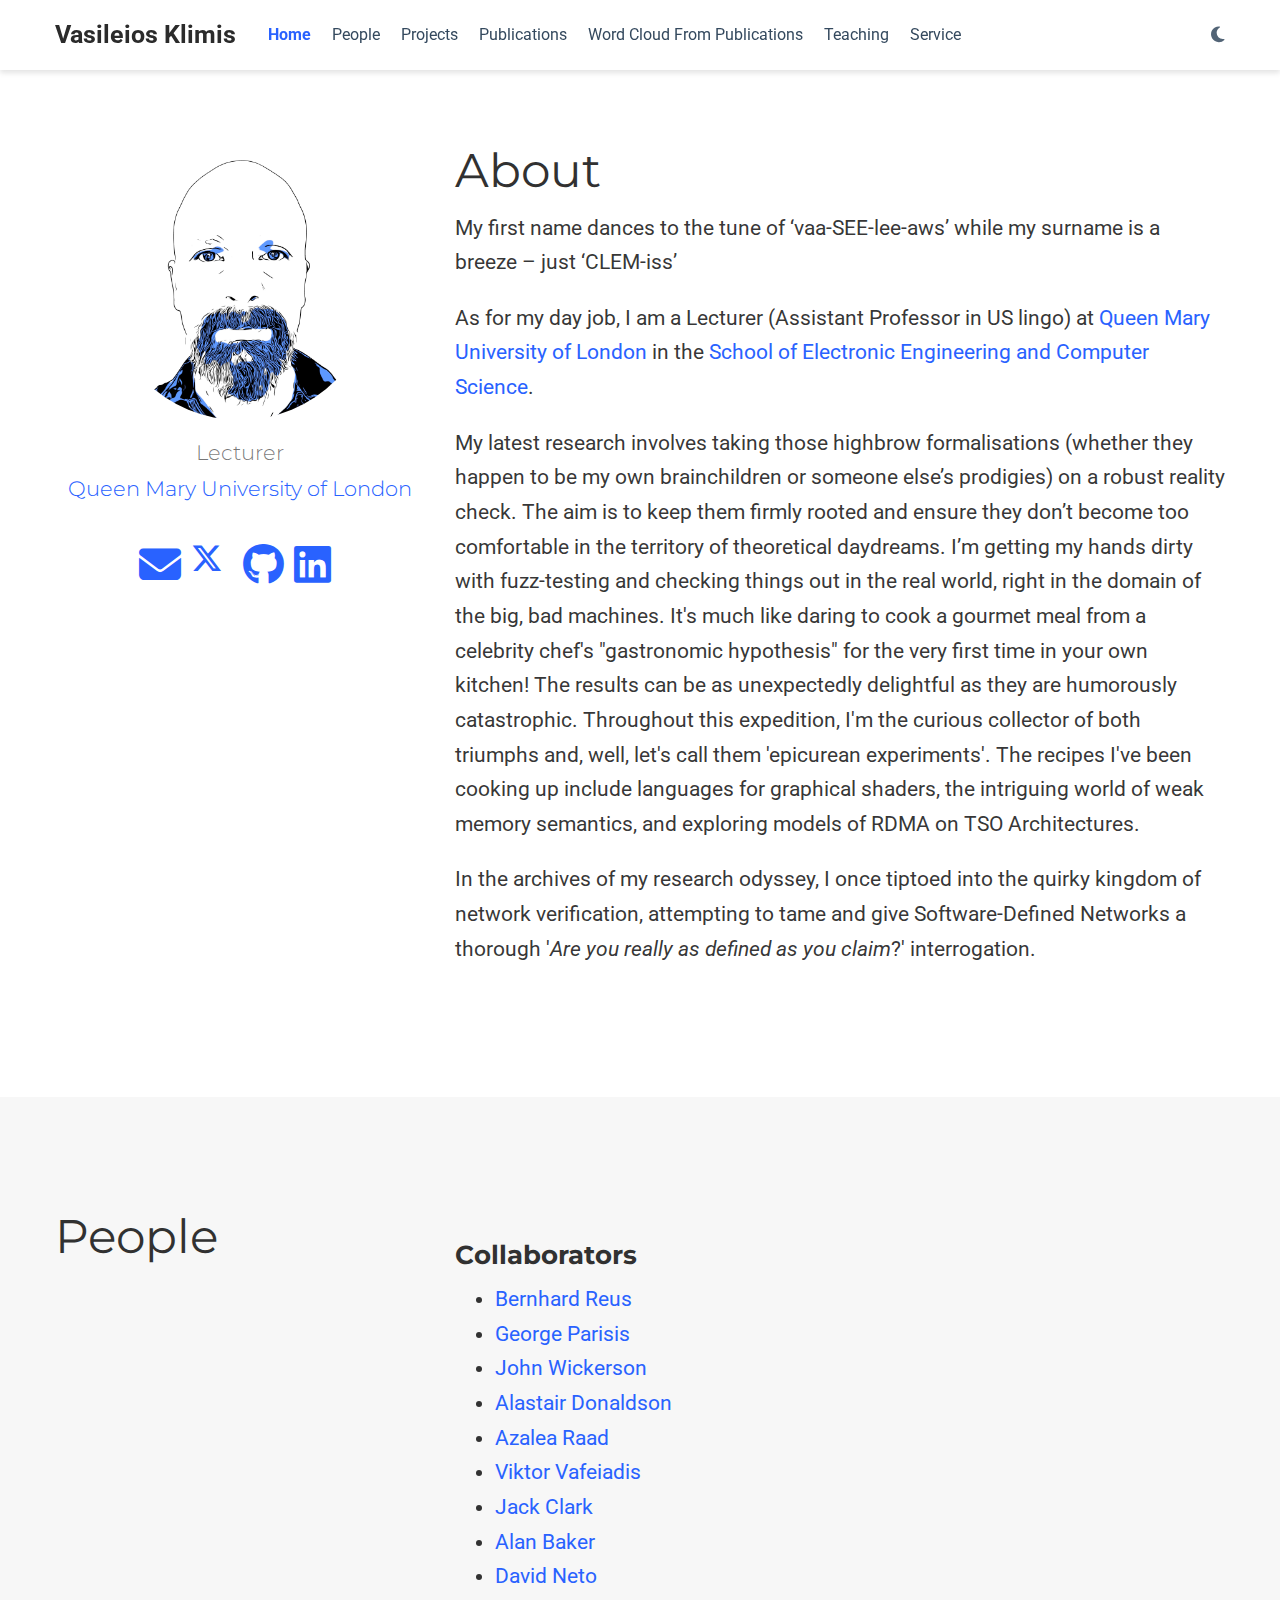
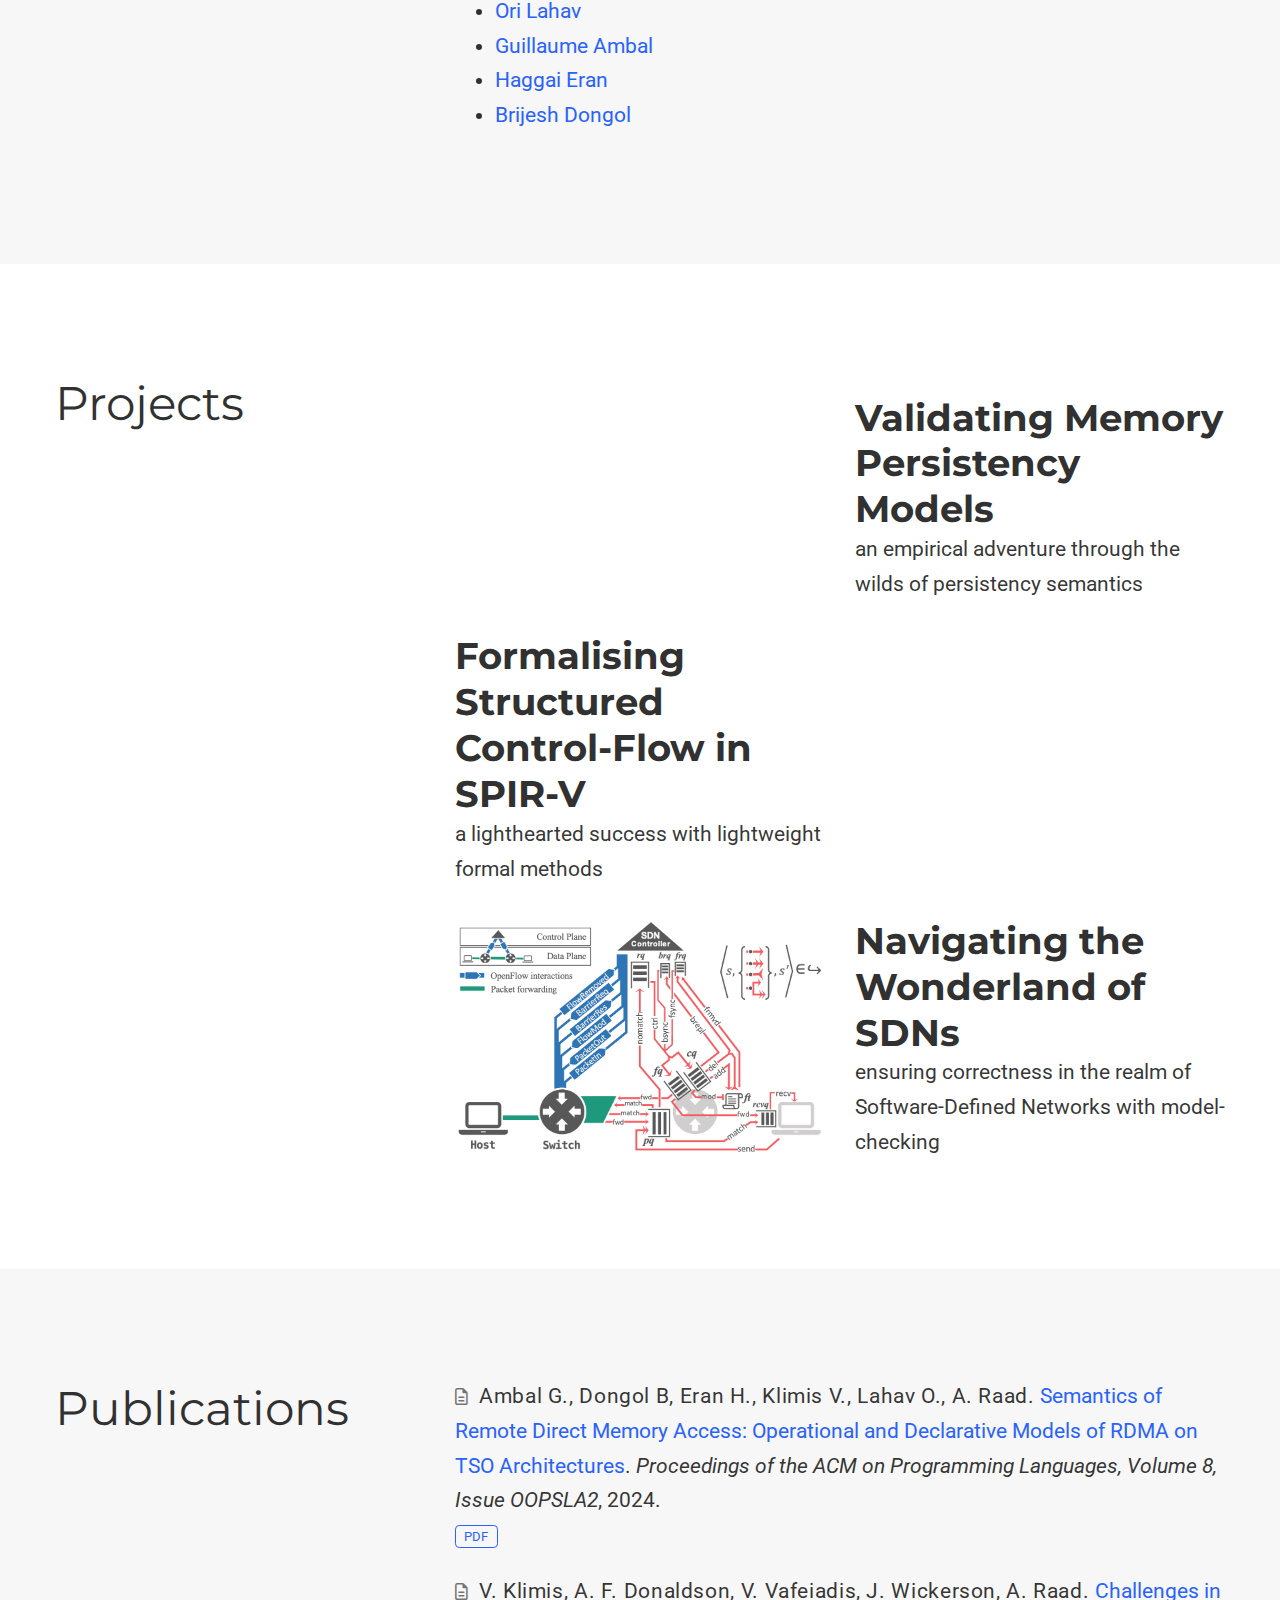
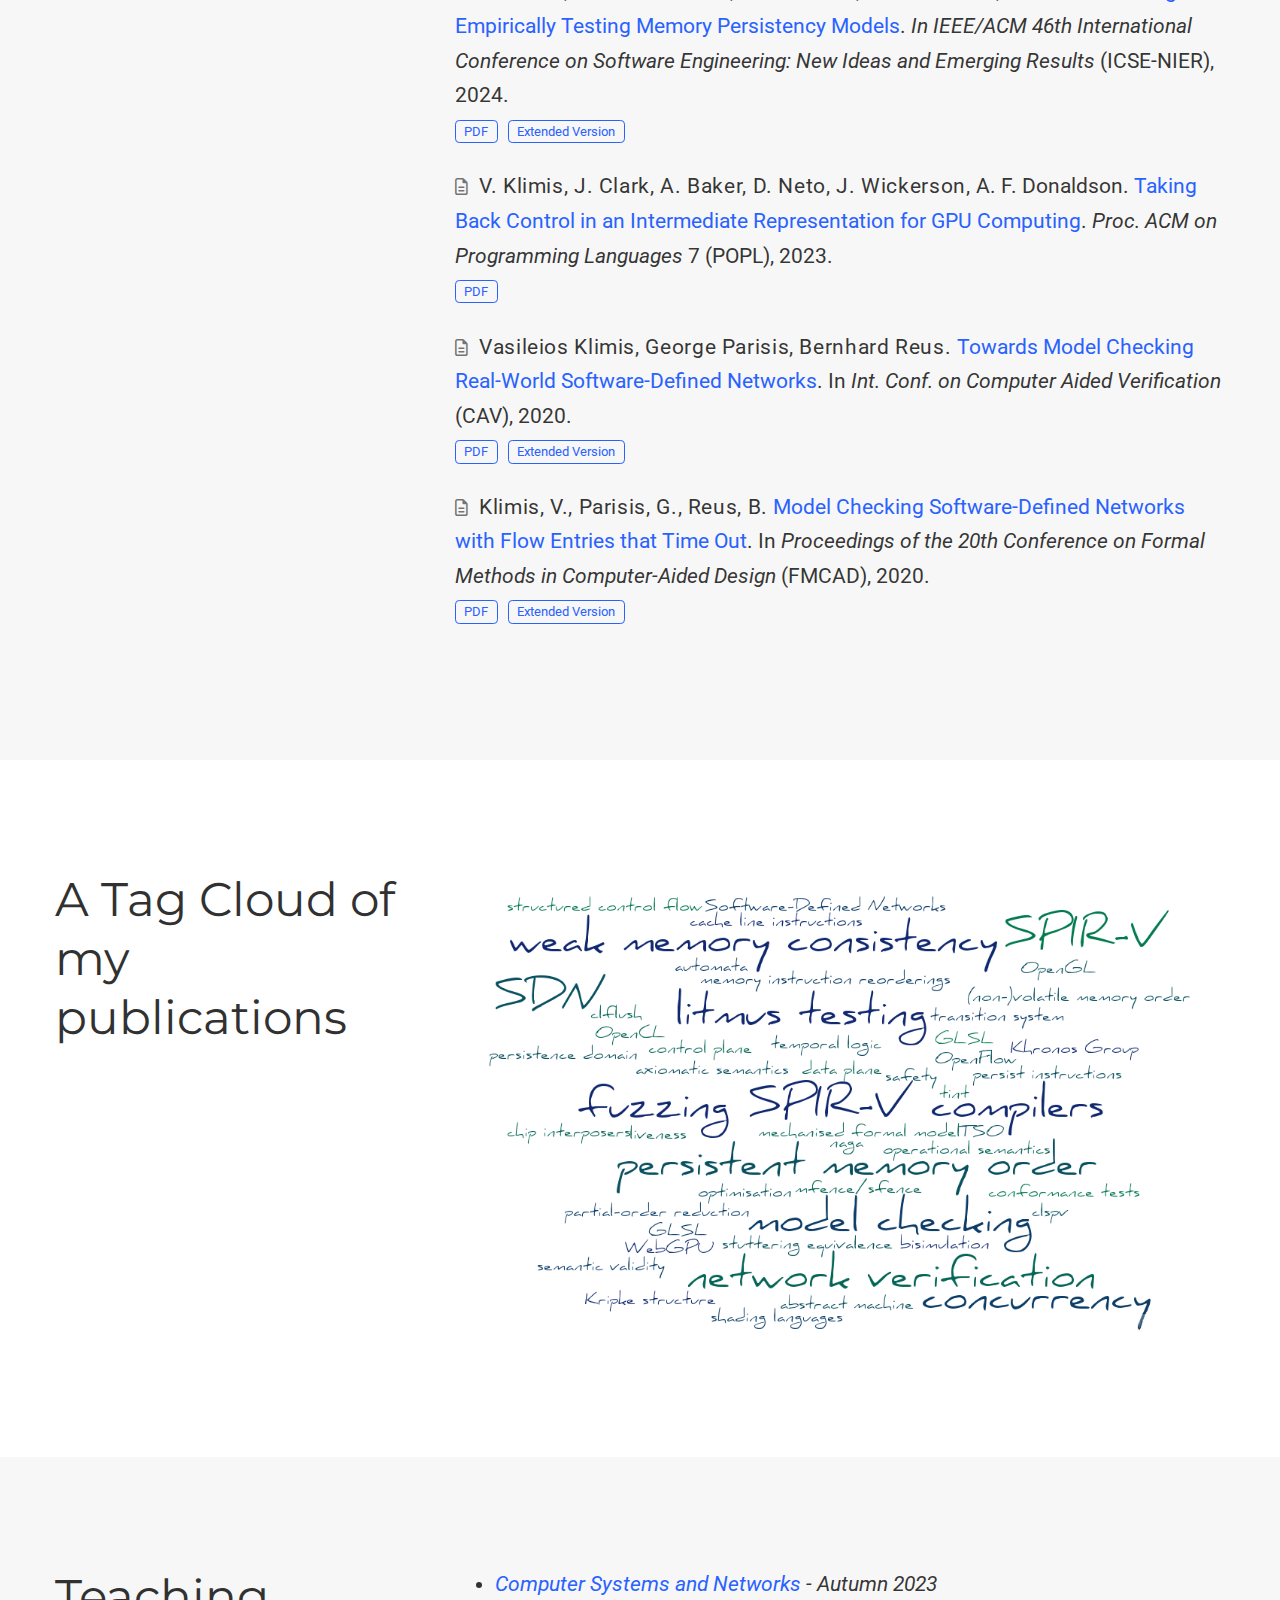
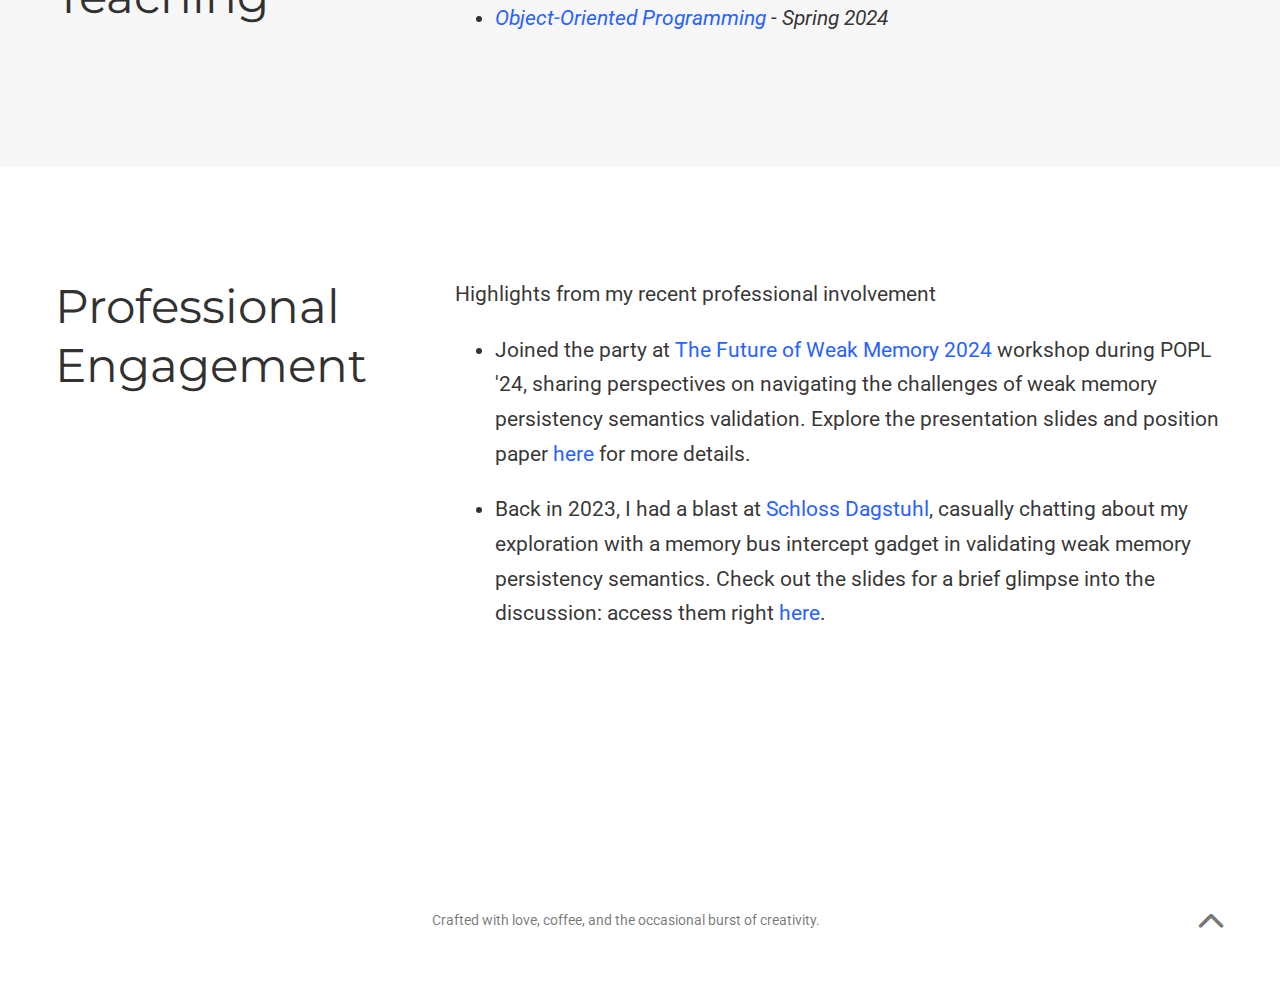
==== commit c6a36053: "rdma paper" ====
--- a/index.html
+++ b/index.html
@@ -990,7 +990,7 @@
     <p>My first name dances to the tune of ‘vaa-SEE-lee-aws’ while my surname is a breeze – just ‘CLEM-iss’</p>
 
 <p>As for my day job, I am a Lecturer (Assistant Professor in US lingo) at <a href="https://www.qmul.ac.uk/" target="_blank" rel="noopener">Queen Mary University of London</a> in the <a href="http://eecs.qmul.ac.uk/" target="_blank" rel="noopener">School of Electronic Engineering and Computer Science</a>.</p>
-<p>My latest research involves taking those highbrow formalisations (whether they happen to be my own brainchildren or someone else’s prodigies) on a robust reality check. The aim is to keep them firmly rooted and ensure they don’t become too comfortable in the territory of theoretical daydreams. This involves thorough fuzz-testing and real-world validation, right there in the domain of the big, bad machines. It's much like daring to cook a gourmet meal from a celebrity chef's "gastronomic hypothesis" for the very first time in your own kitchen! The results can be as unexpectedly delightful as they are humorously catastrophic. Throughout this expedition, I'm the curious collector of both triumphs and, well, let's call them 'epicurean experiments'.
+<p>My latest research involves taking those highbrow formalisations (whether they happen to be my own brainchildren or someone else’s prodigies) on a robust reality check. The aim is to keep them firmly rooted and ensure they don’t become too comfortable in the territory of theoretical daydreams. I’m getting my hands dirty with fuzz-testing and checking things out in the real world, right in the domain of the big, bad machines. It's much like daring to cook a gourmet meal from a celebrity chef's "gastronomic hypothesis" for the very first time in your own kitchen! The results can be as unexpectedly delightful as they are humorously catastrophic. Throughout this expedition, I'm the curious collector of both triumphs and, well, let's call them 'epicurean experiments'.
 The recipes I've been cooking up include languages for graphical shaders, the intriguing world of weak memory semantics, and exploring models of RDMA on TSO Architectures.</p>
 <p>In the archives of my research odyssey, I once tiptoed into the quirky kingdom of network verification, attempting to tame and give Software-Defined Networks a thorough '<em>Are you really as defined as you claim</em>?' interrogation.</p>
 
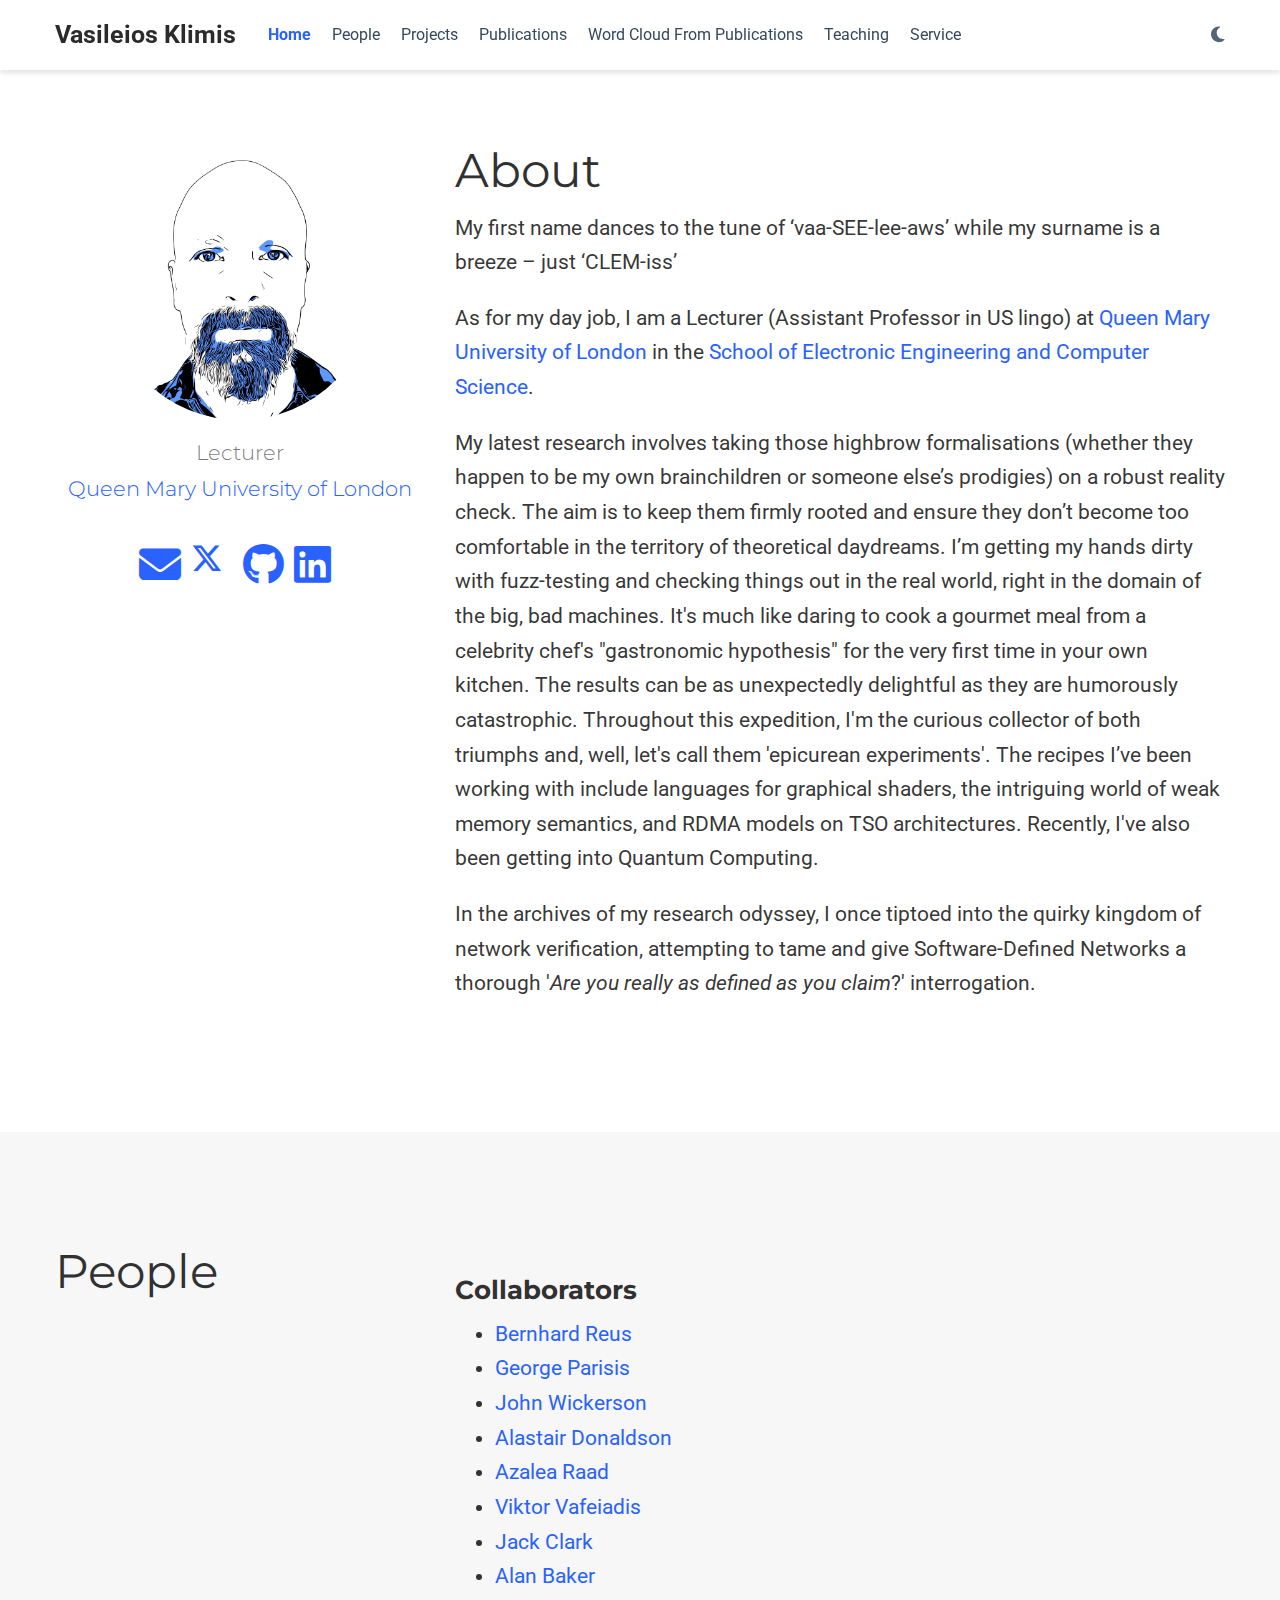
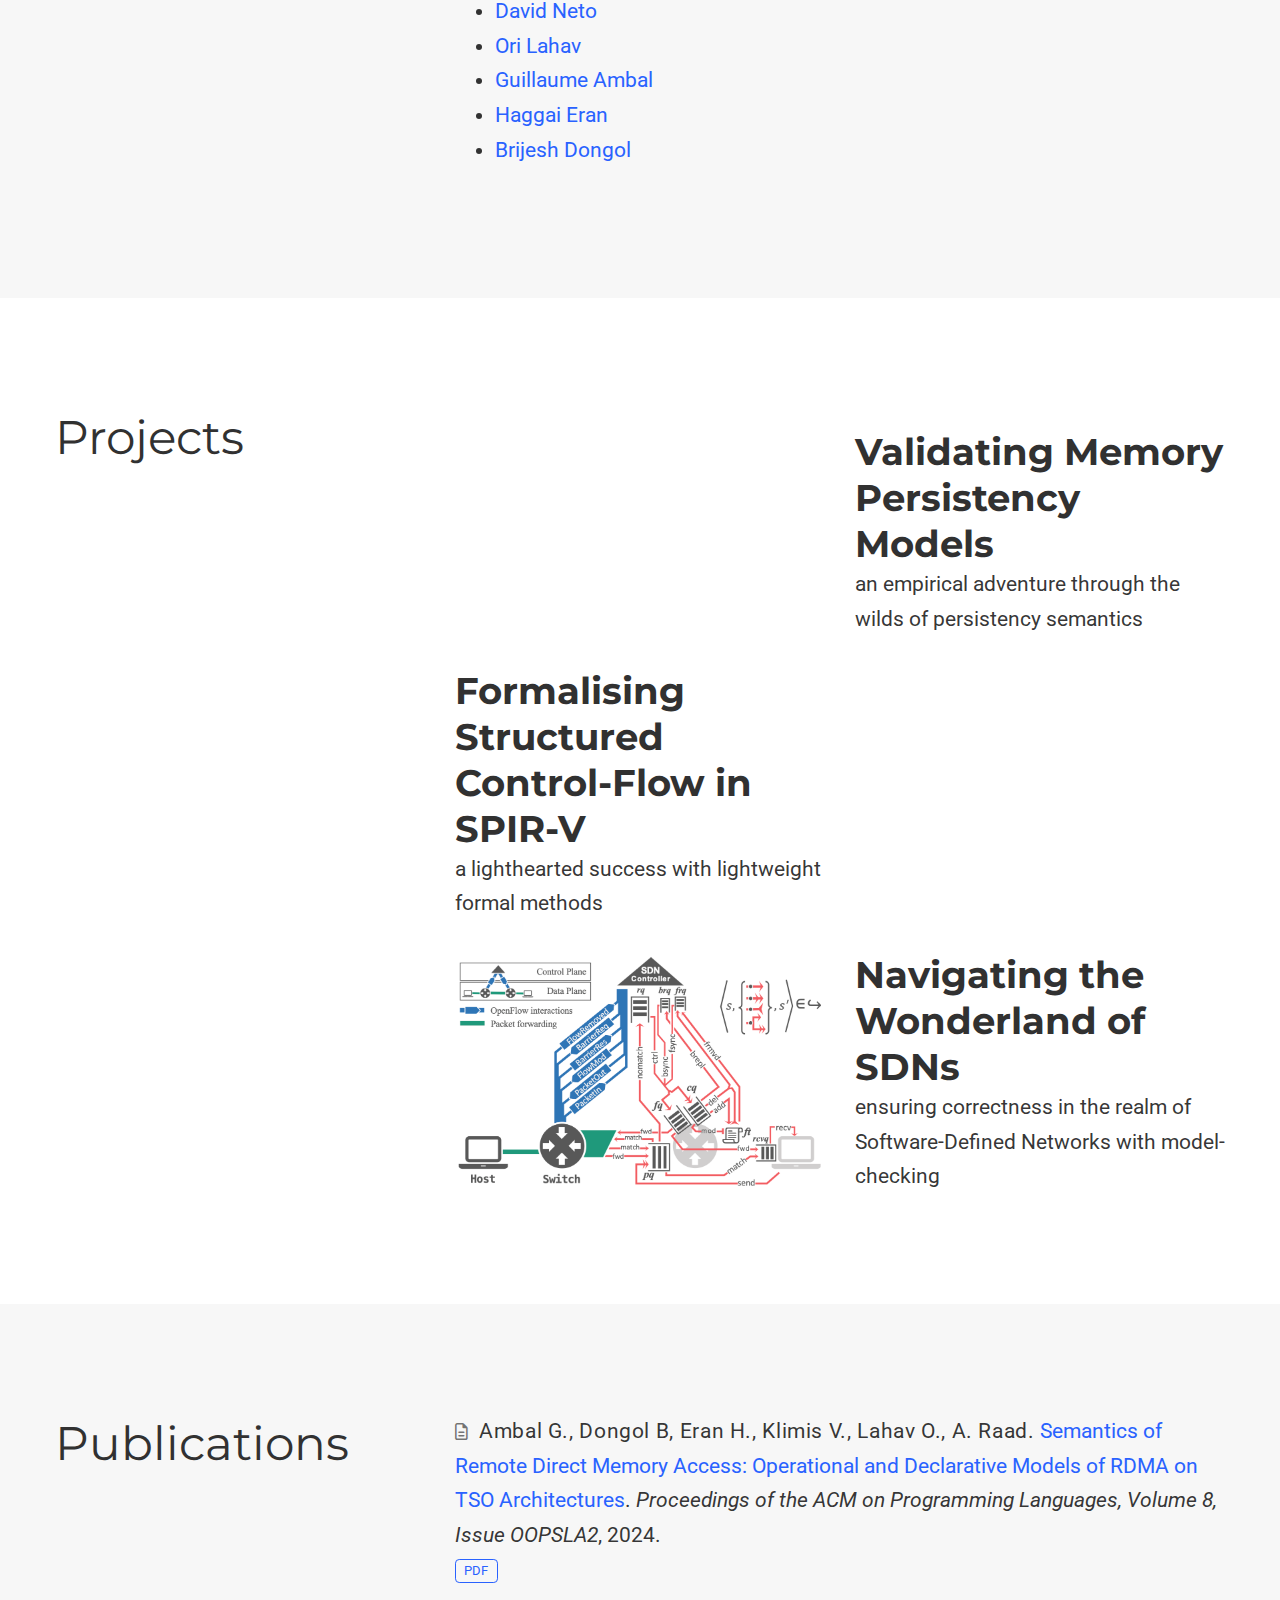
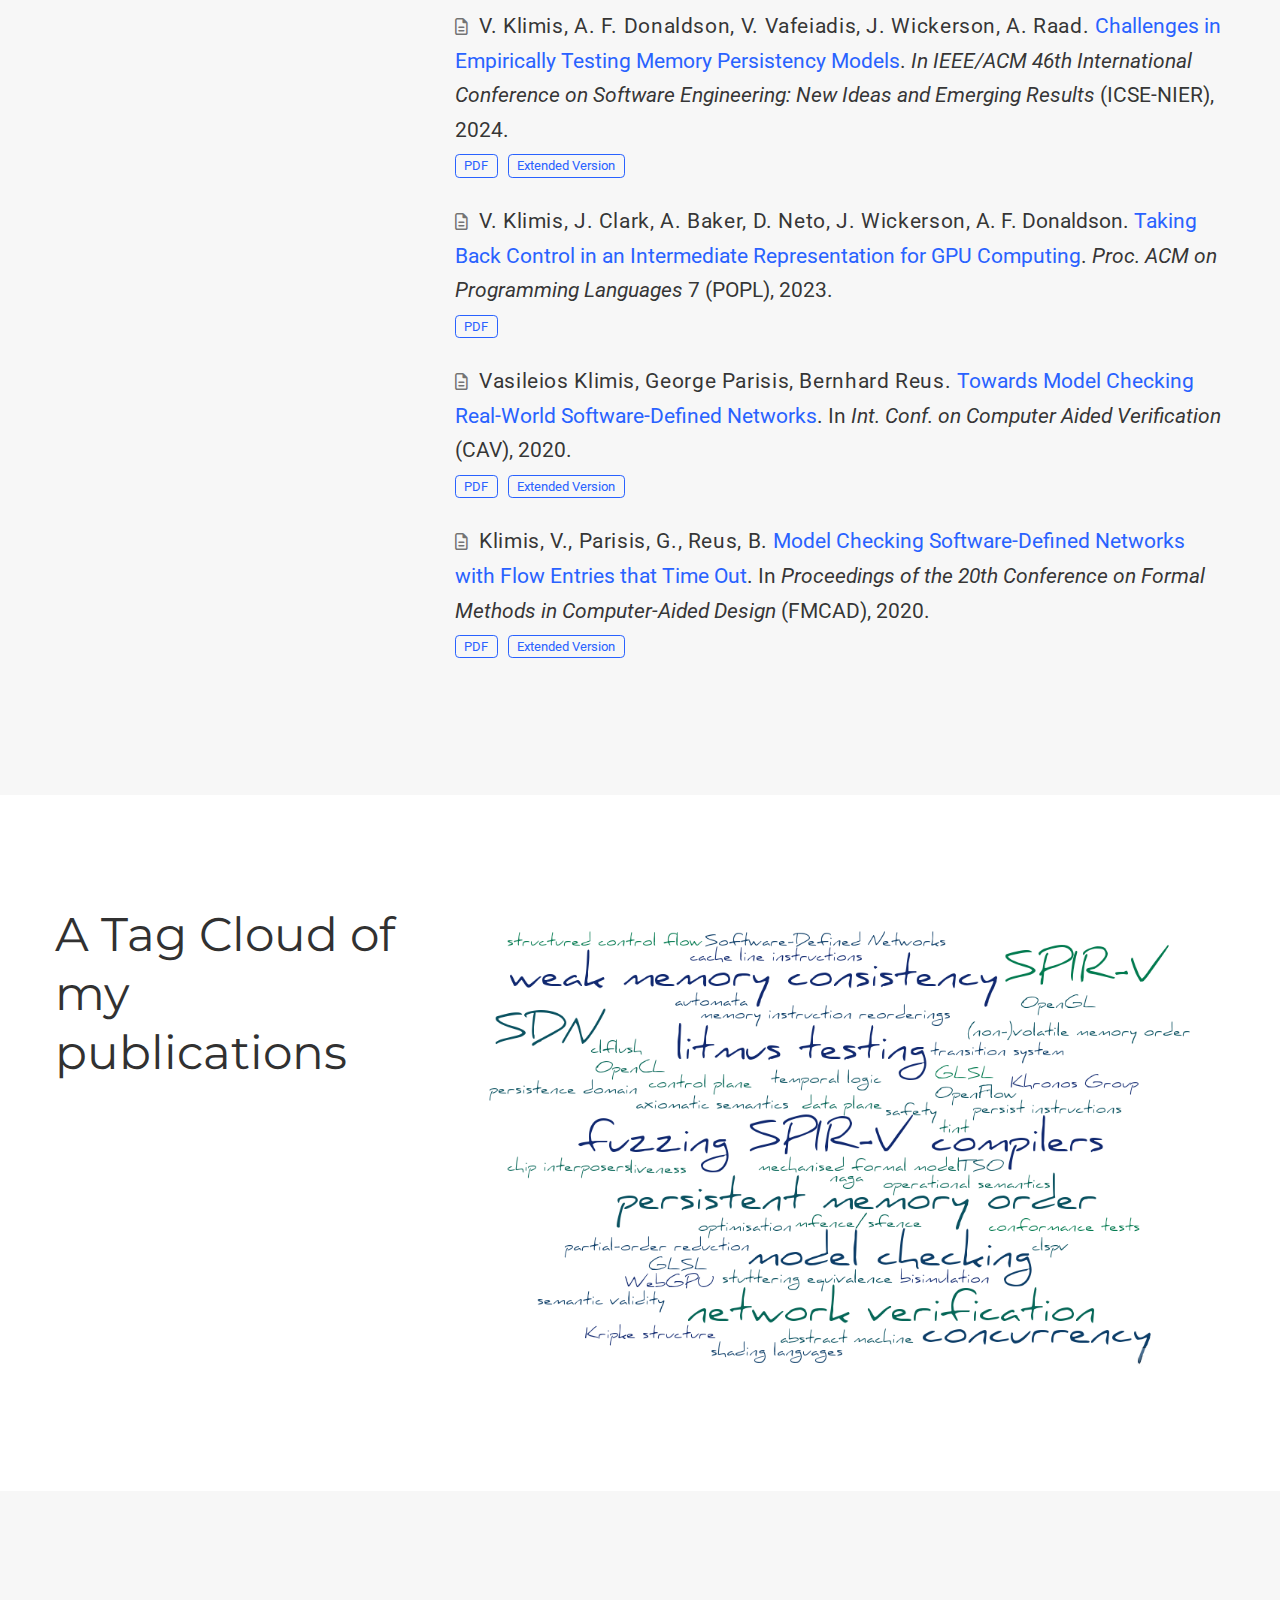
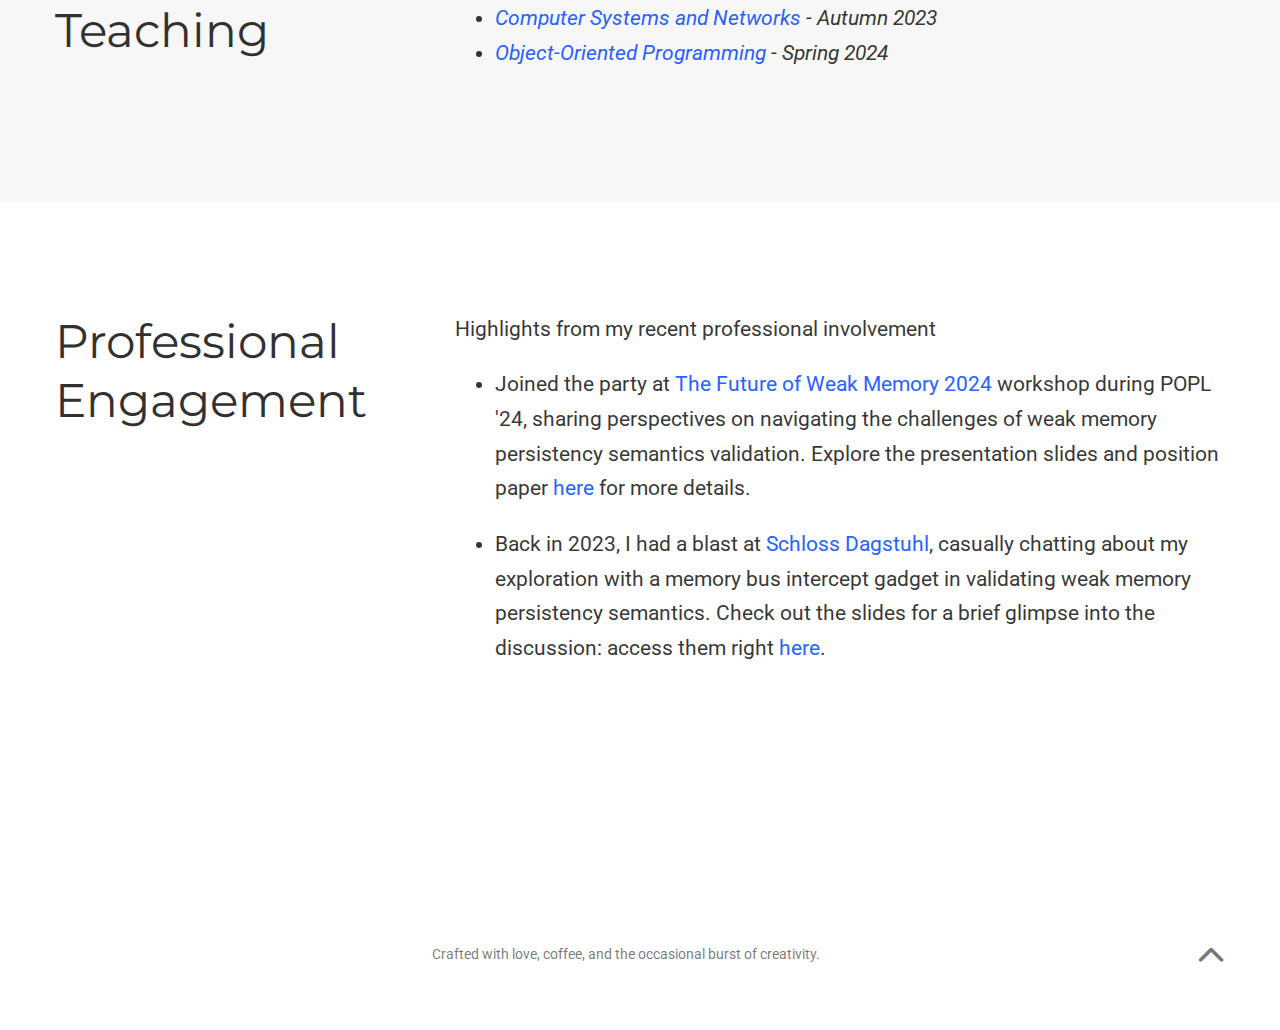
==== commit 18ccc997: "rdma paper" ====
--- a/index.html
+++ b/index.html
@@ -990,8 +990,8 @@
     <p>My first name dances to the tune of ‘vaa-SEE-lee-aws’ while my surname is a breeze – just ‘CLEM-iss’</p>
 
 <p>As for my day job, I am a Lecturer (Assistant Professor in US lingo) at <a href="https://www.qmul.ac.uk/" target="_blank" rel="noopener">Queen Mary University of London</a> in the <a href="http://eecs.qmul.ac.uk/" target="_blank" rel="noopener">School of Electronic Engineering and Computer Science</a>.</p>
-<p>My latest research involves taking those highbrow formalisations (whether they happen to be my own brainchildren or someone else’s prodigies) on a robust reality check. The aim is to keep them firmly rooted and ensure they don’t become too comfortable in the territory of theoretical daydreams. I’m getting my hands dirty with fuzz-testing and checking things out in the real world, right in the domain of the big, bad machines. It's much like daring to cook a gourmet meal from a celebrity chef's "gastronomic hypothesis" for the very first time in your own kitchen! The results can be as unexpectedly delightful as they are humorously catastrophic. Throughout this expedition, I'm the curious collector of both triumphs and, well, let's call them 'epicurean experiments'.
-The recipes I've been cooking up include languages for graphical shaders, the intriguing world of weak memory semantics, and exploring models of RDMA on TSO Architectures.</p>
+<p>My latest research involves taking those highbrow formalisations (whether they happen to be my own brainchildren or someone else’s prodigies) on a robust reality check. The aim is to keep them firmly rooted and ensure they don’t become too comfortable in the territory of theoretical daydreams. I’m getting my hands dirty with fuzz-testing and checking things out in the real world, right in the domain of the big, bad machines. It's much like daring to cook a gourmet meal from a celebrity chef's "gastronomic hypothesis" for the very first time in your own kitchen. The results can be as unexpectedly delightful as they are humorously catastrophic. Throughout this expedition, I'm the curious collector of both triumphs and, well, let's call them 'epicurean experiments'.
+The recipes I’ve been working with include languages for graphical shaders, the intriguing world of weak memory semantics, and RDMA models on TSO architectures. Recently, I've also been getting into Quantum Computing.</p>
 <p>In the archives of my research odyssey, I once tiptoed into the quirky kingdom of network verification, attempting to tame and give Software-Defined Networks a thorough '<em>Are you really as defined as you claim</em>?' interrogation.</p>
 
 
